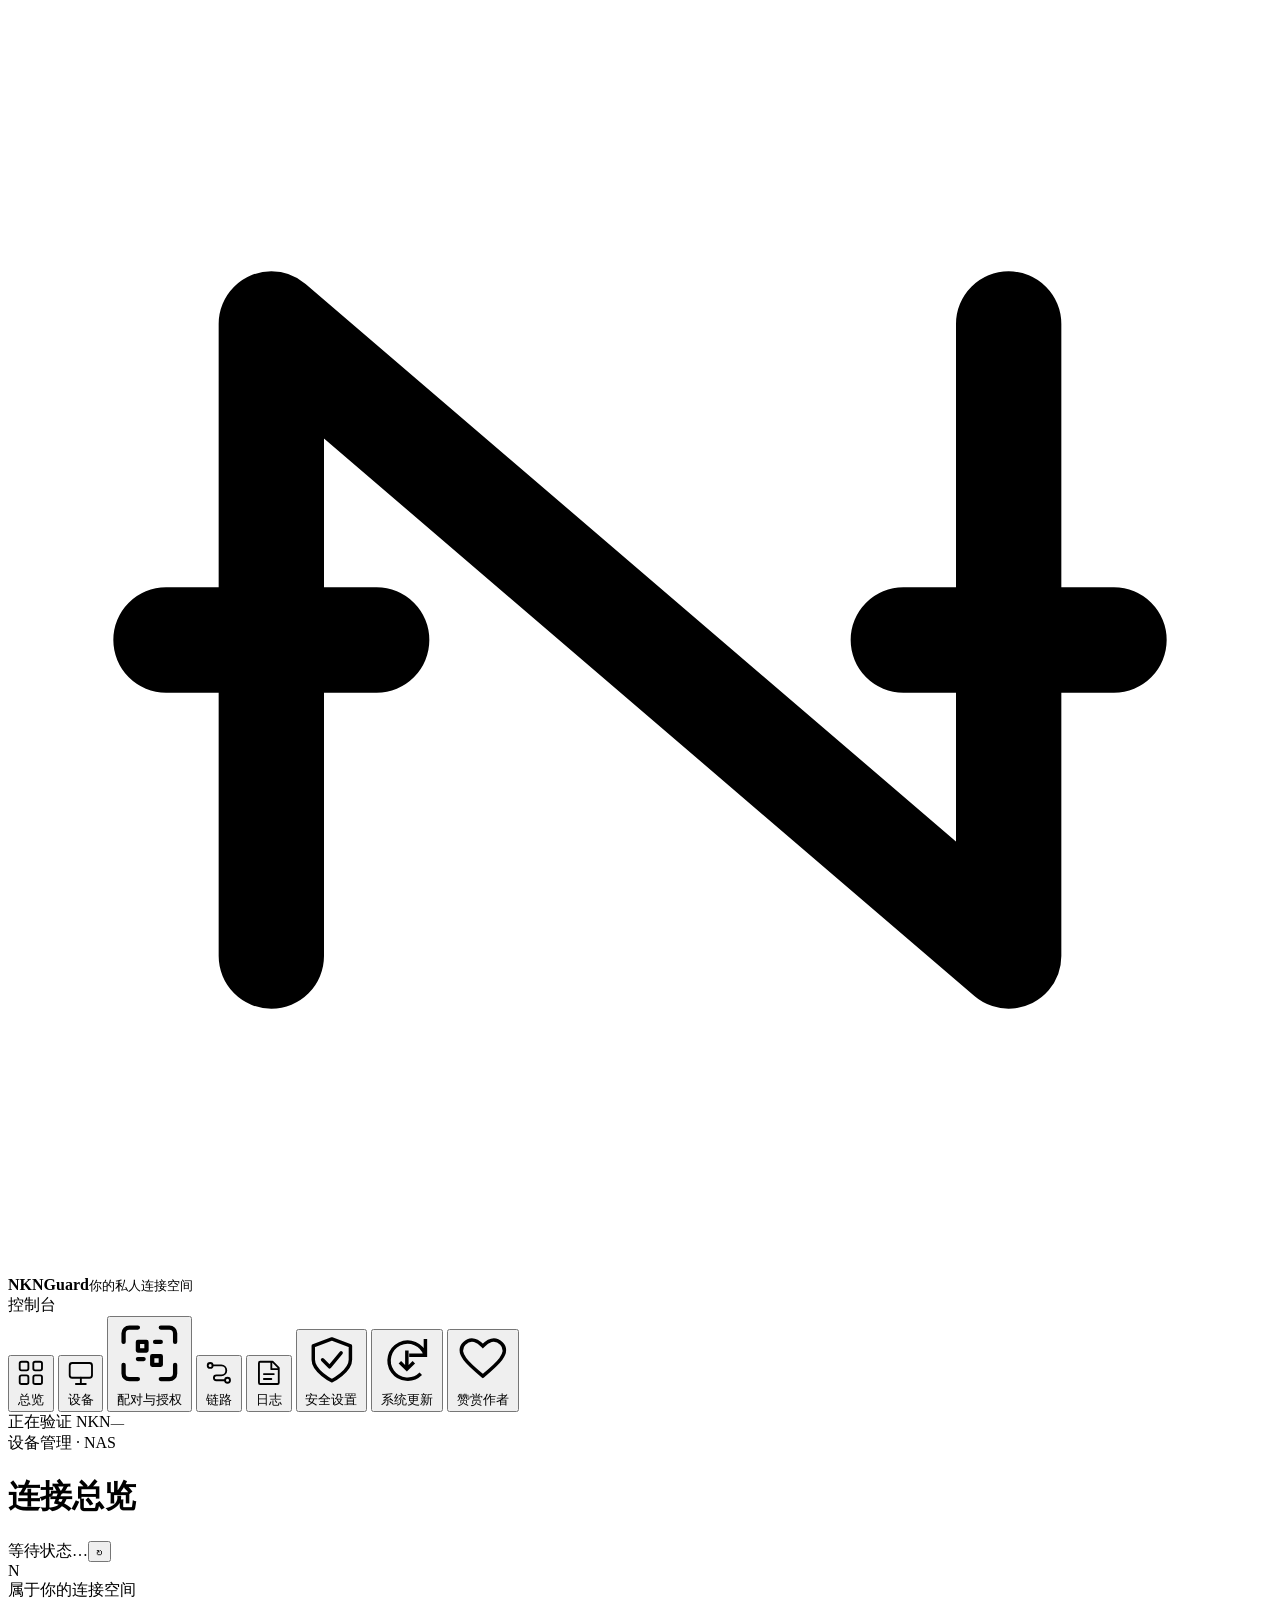
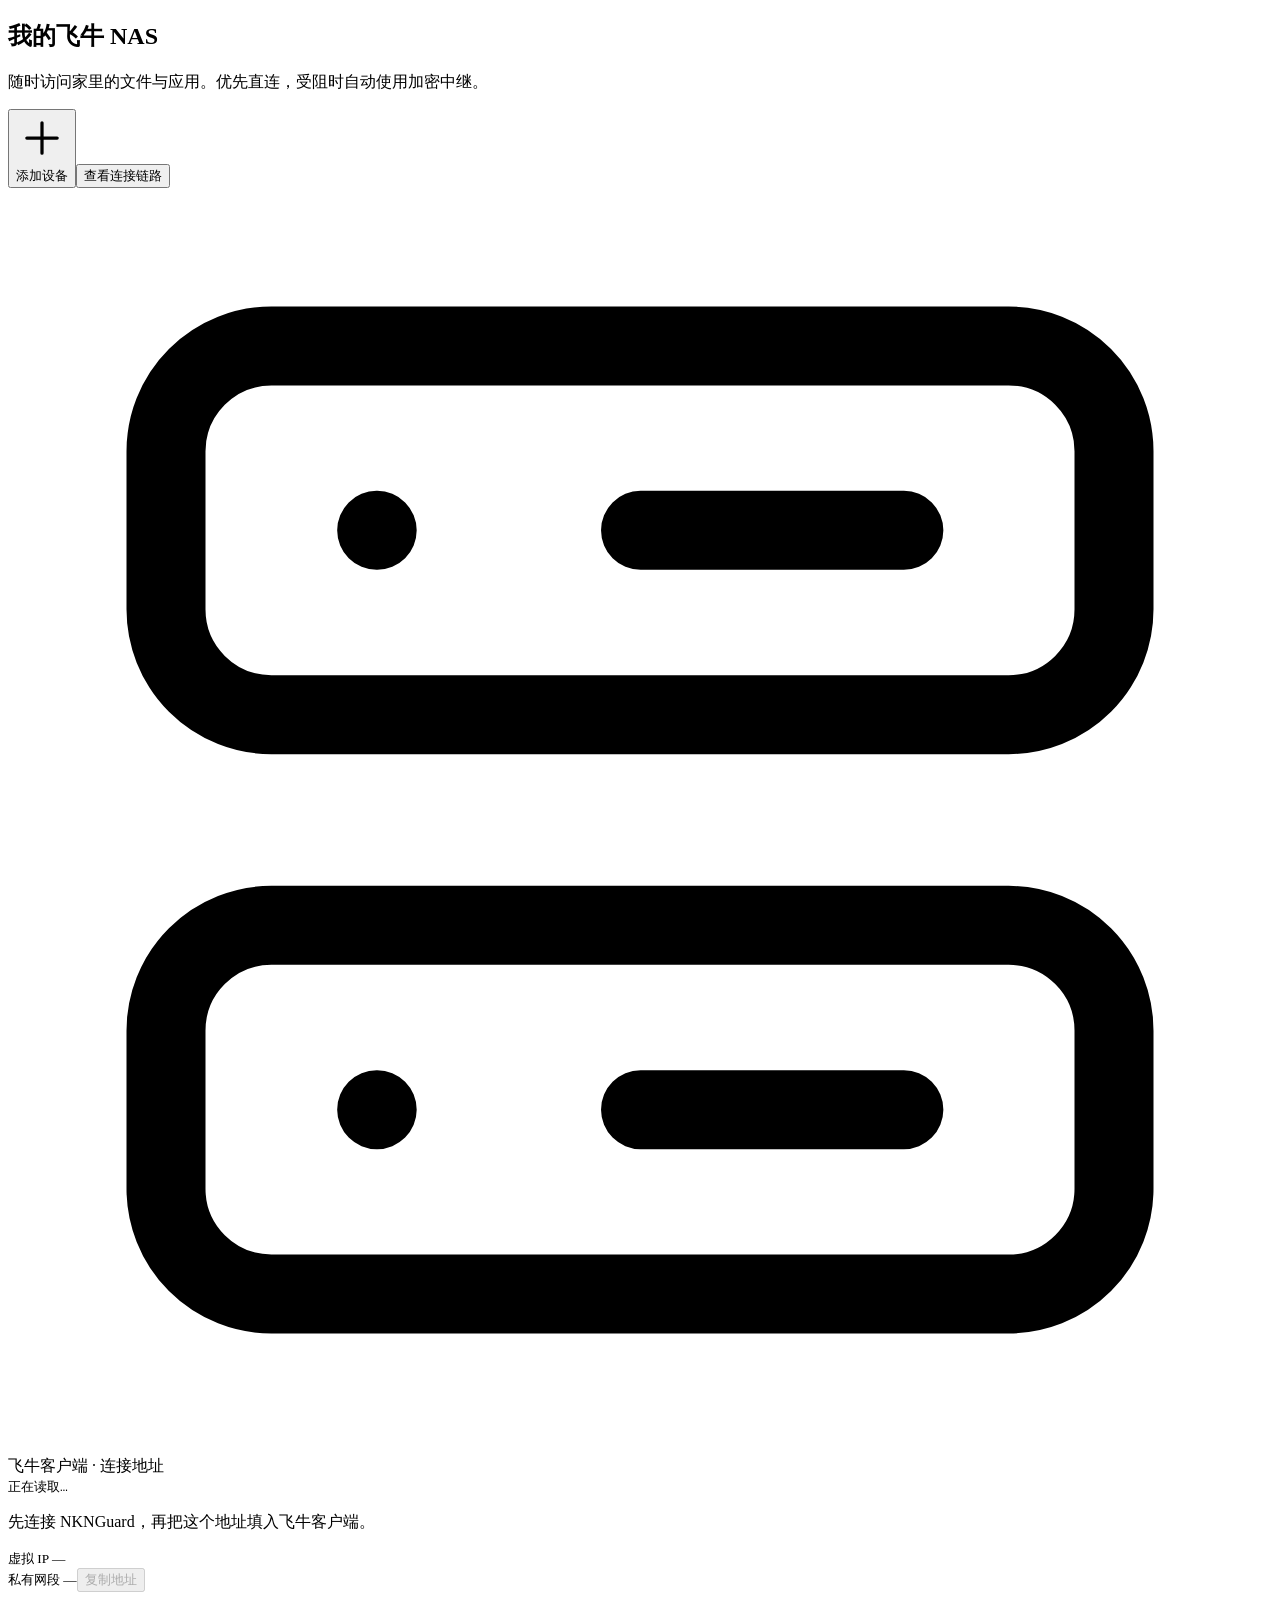
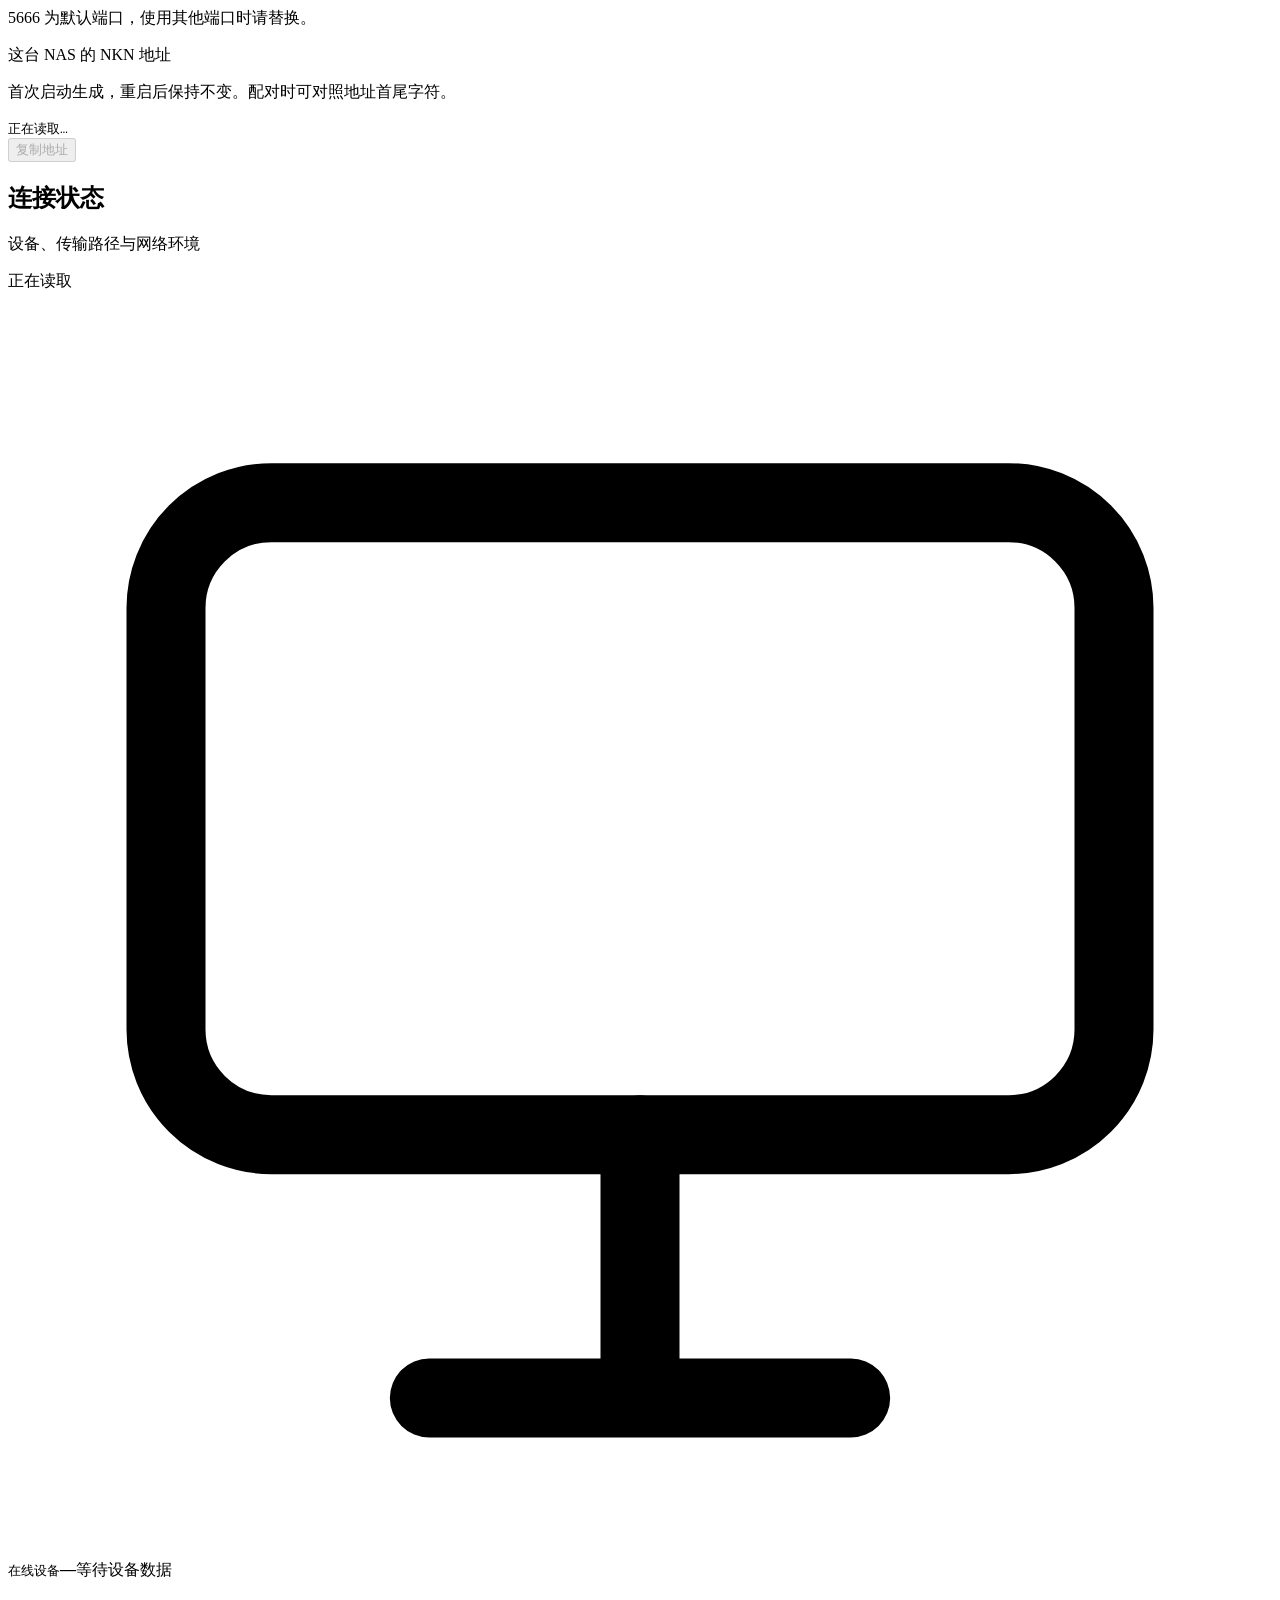
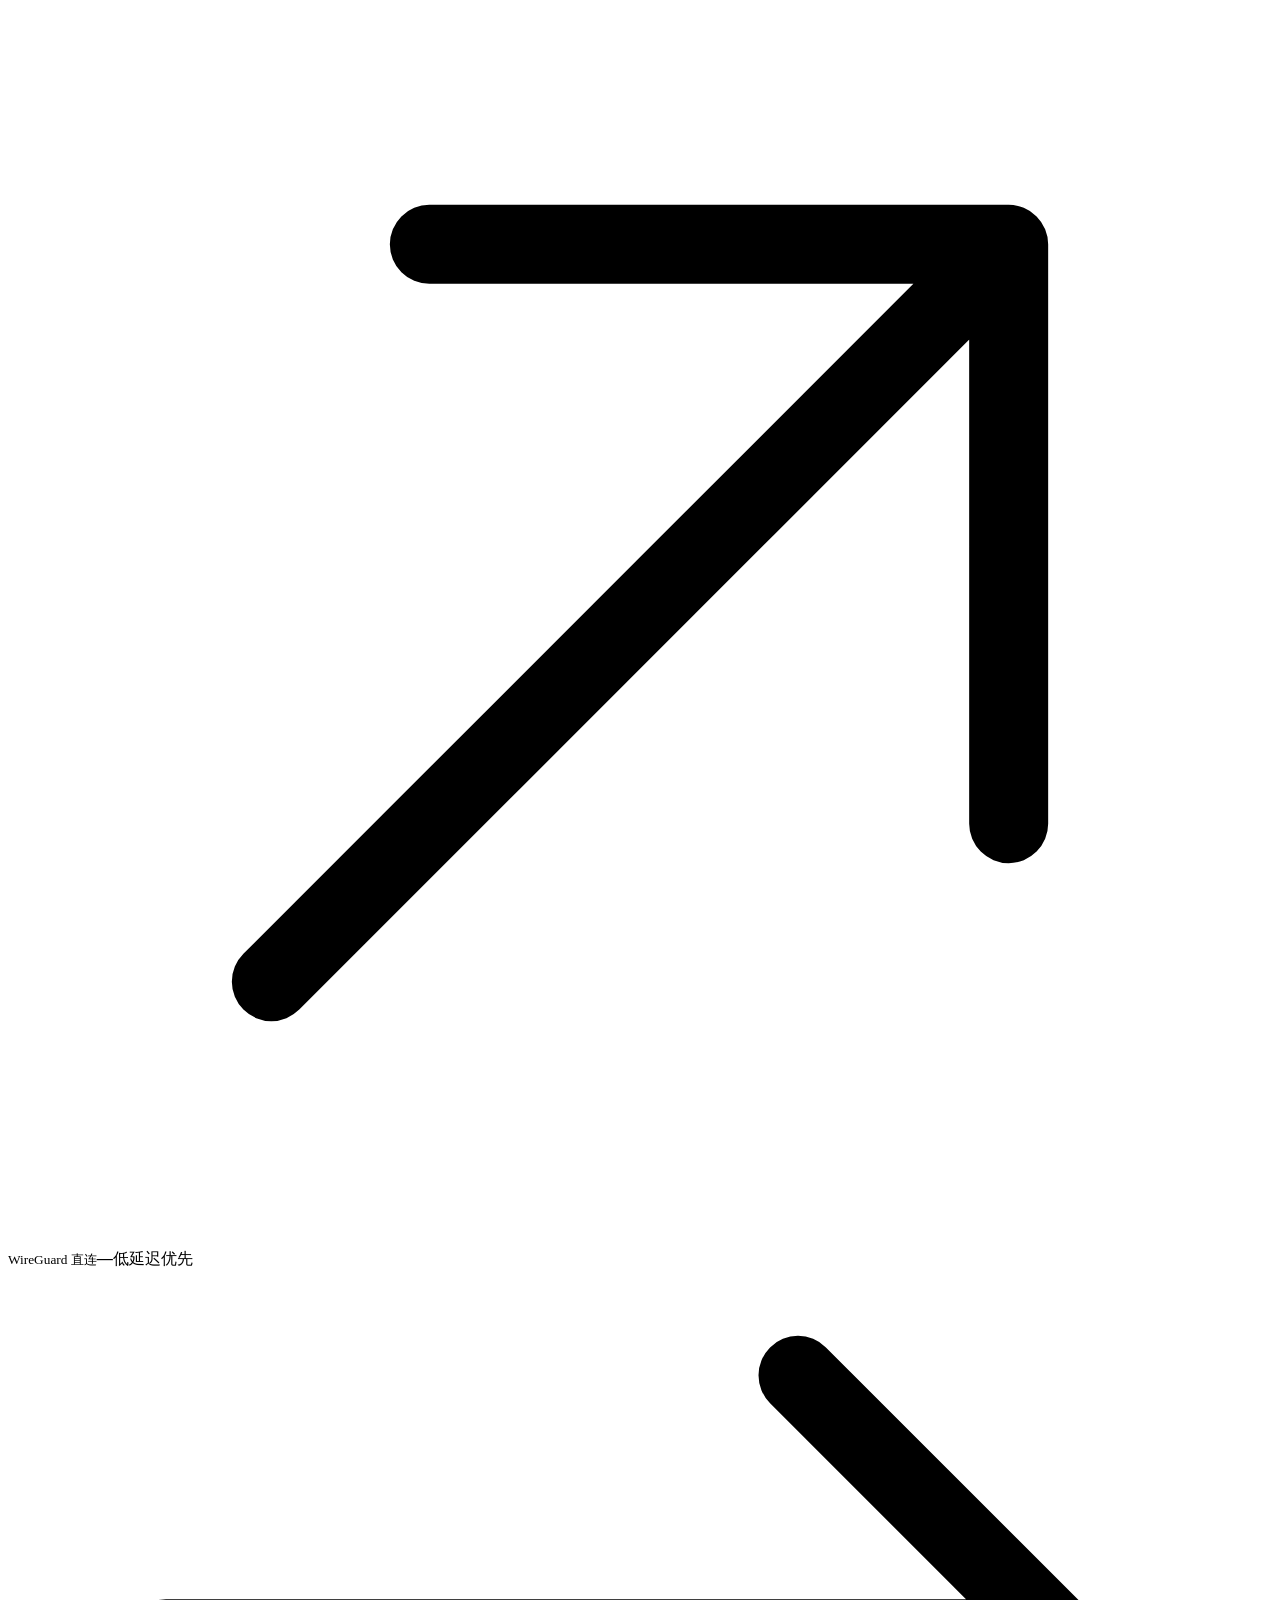
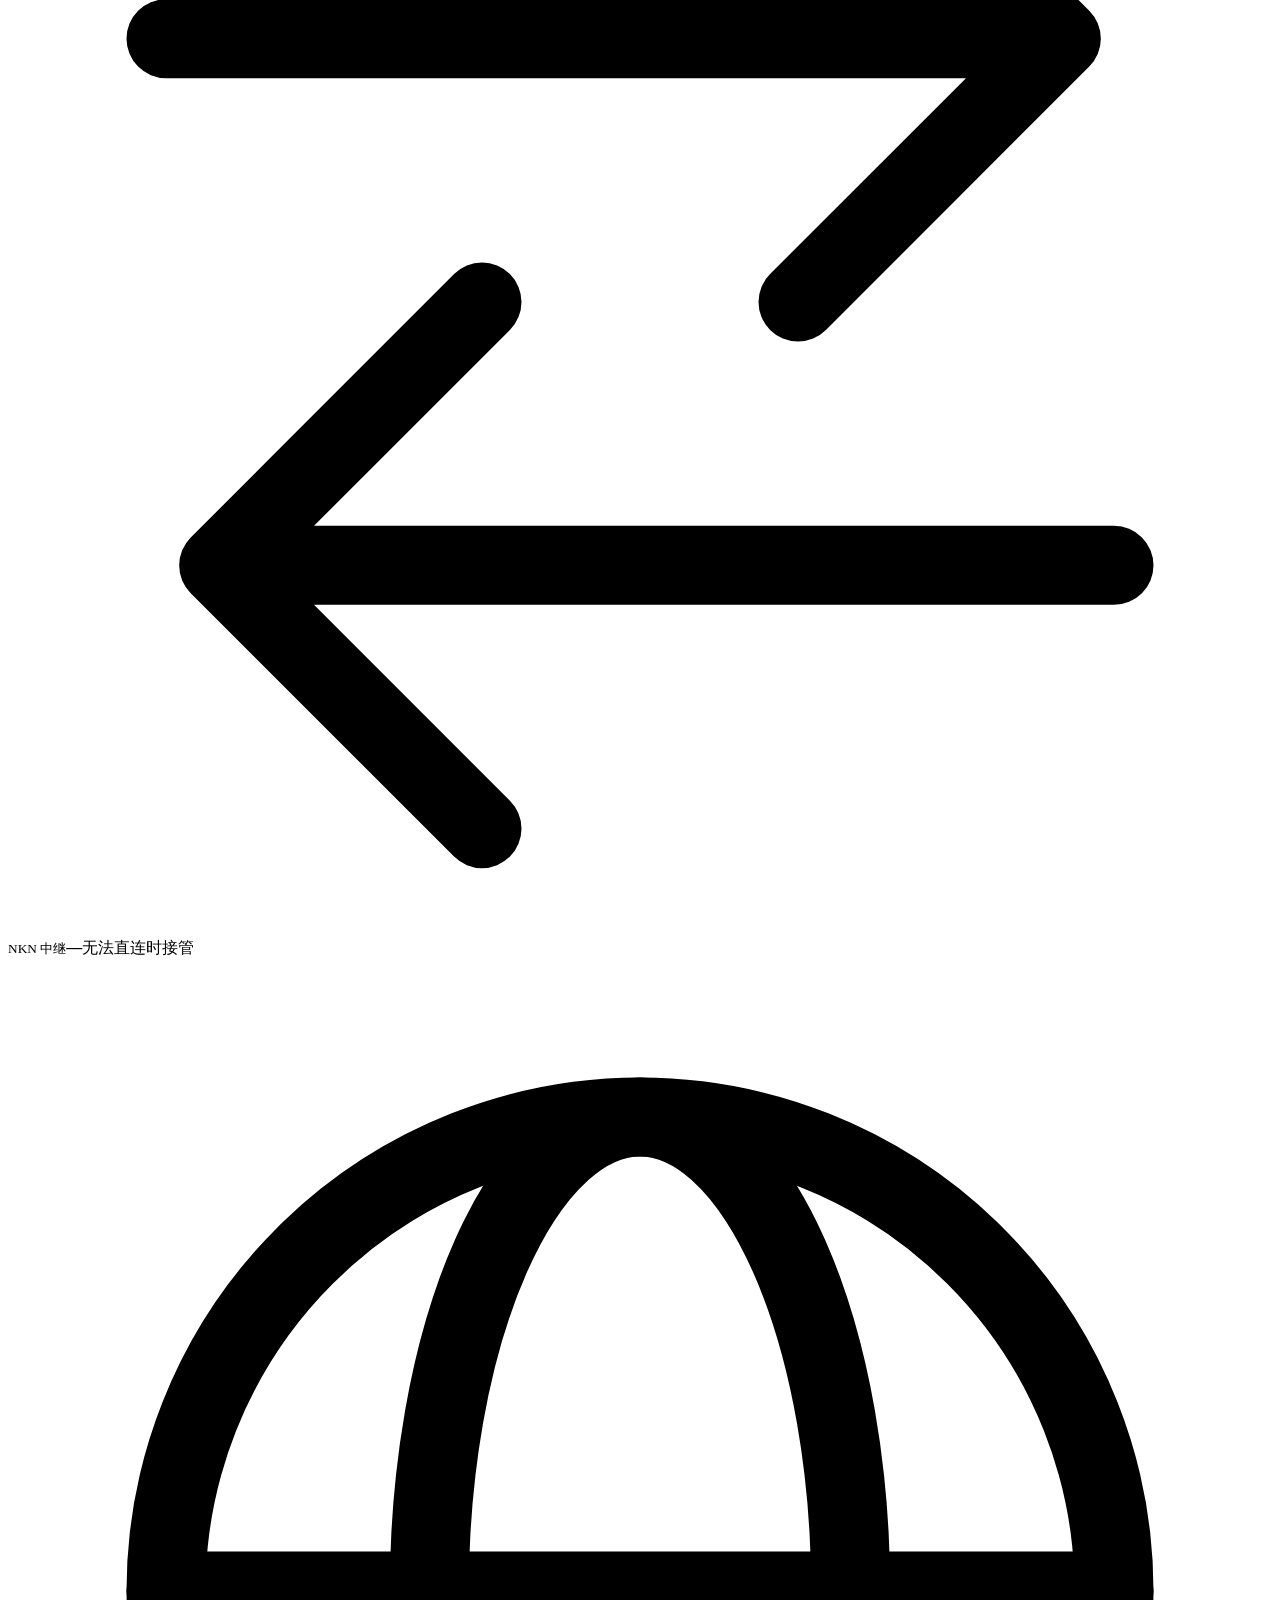
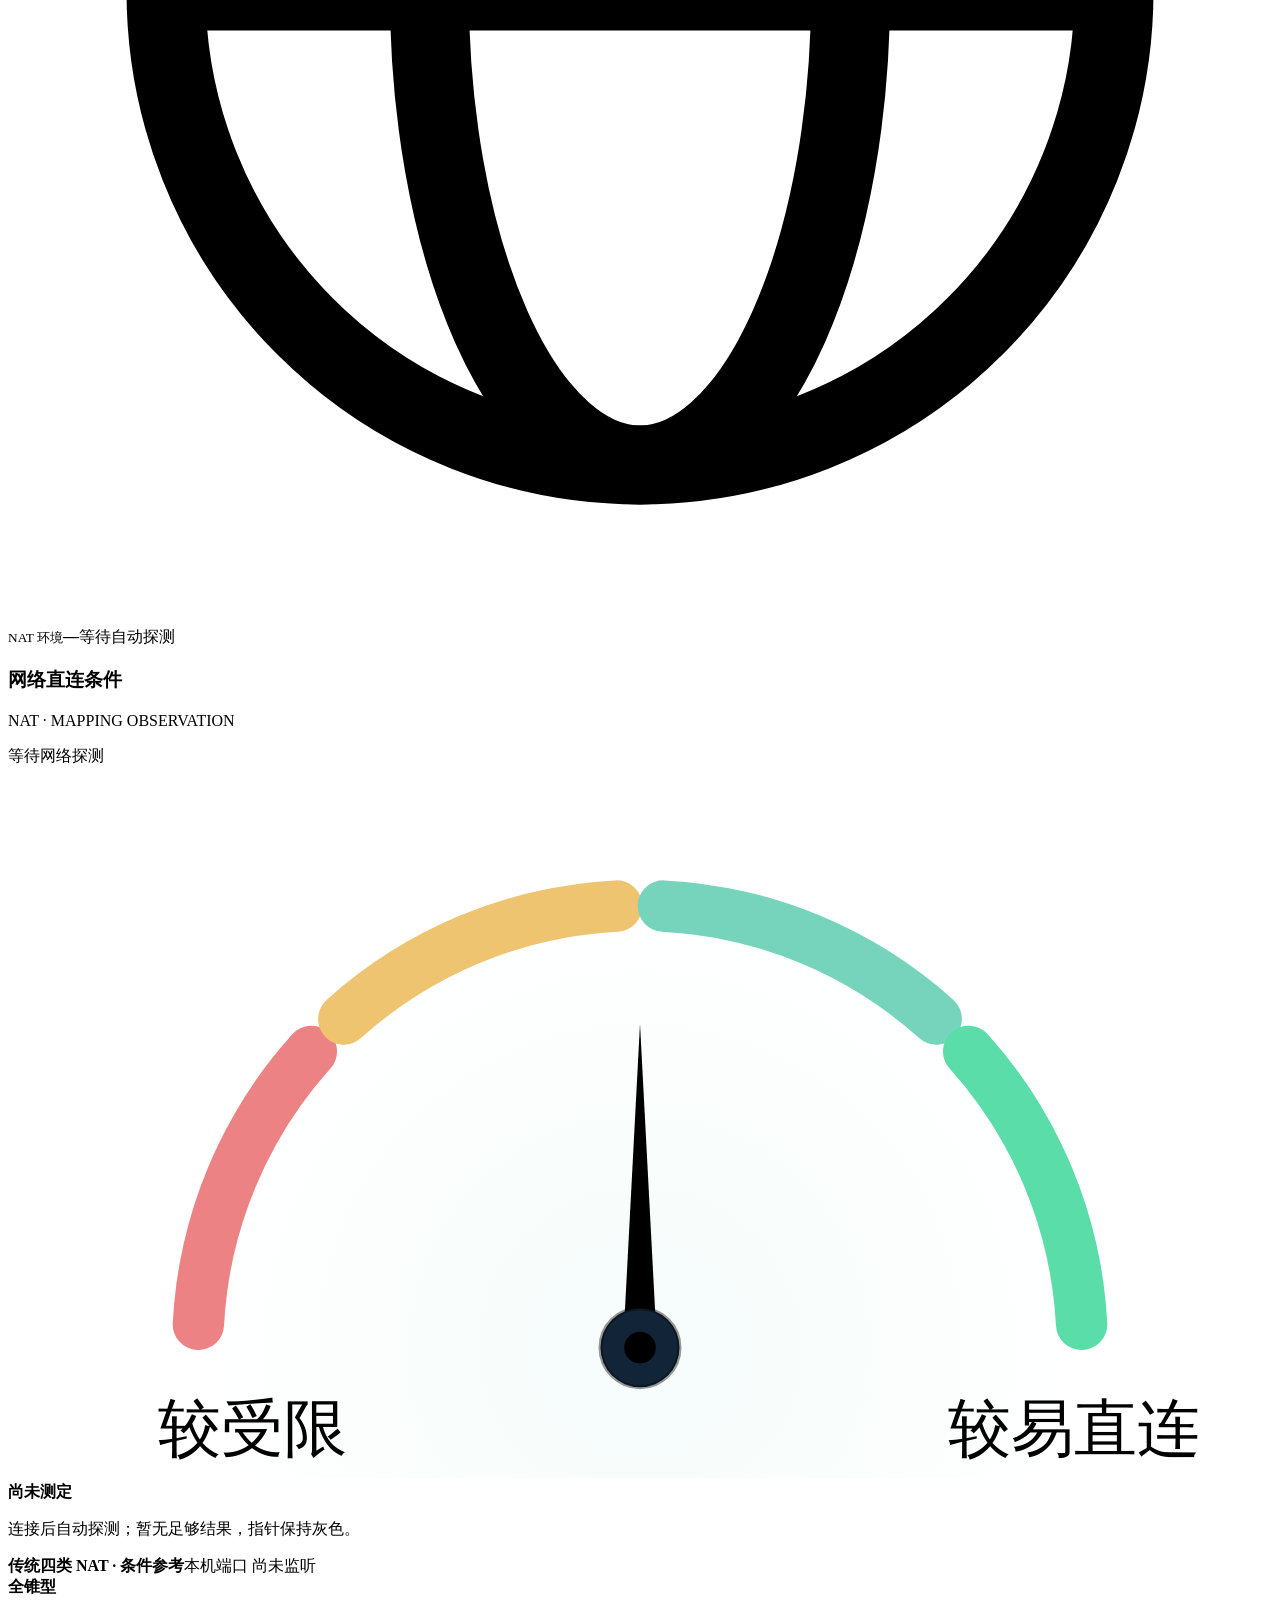
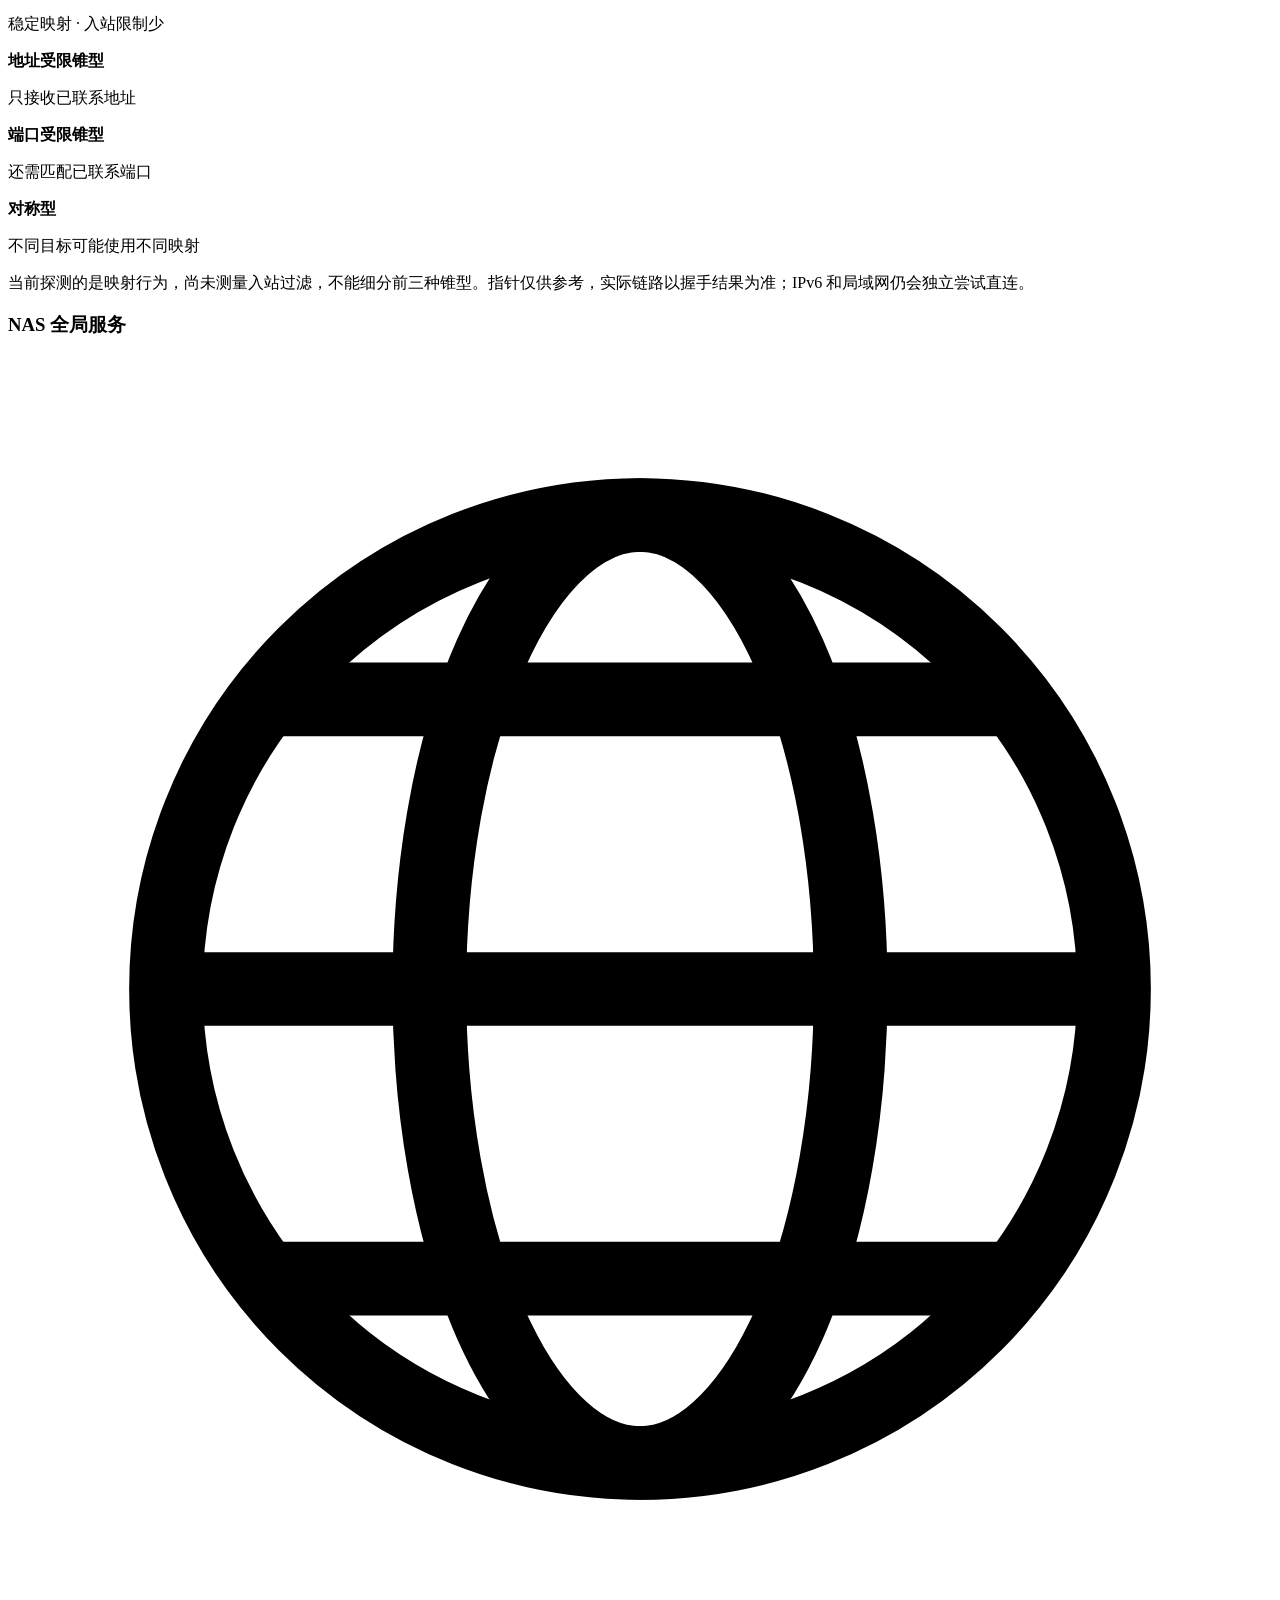
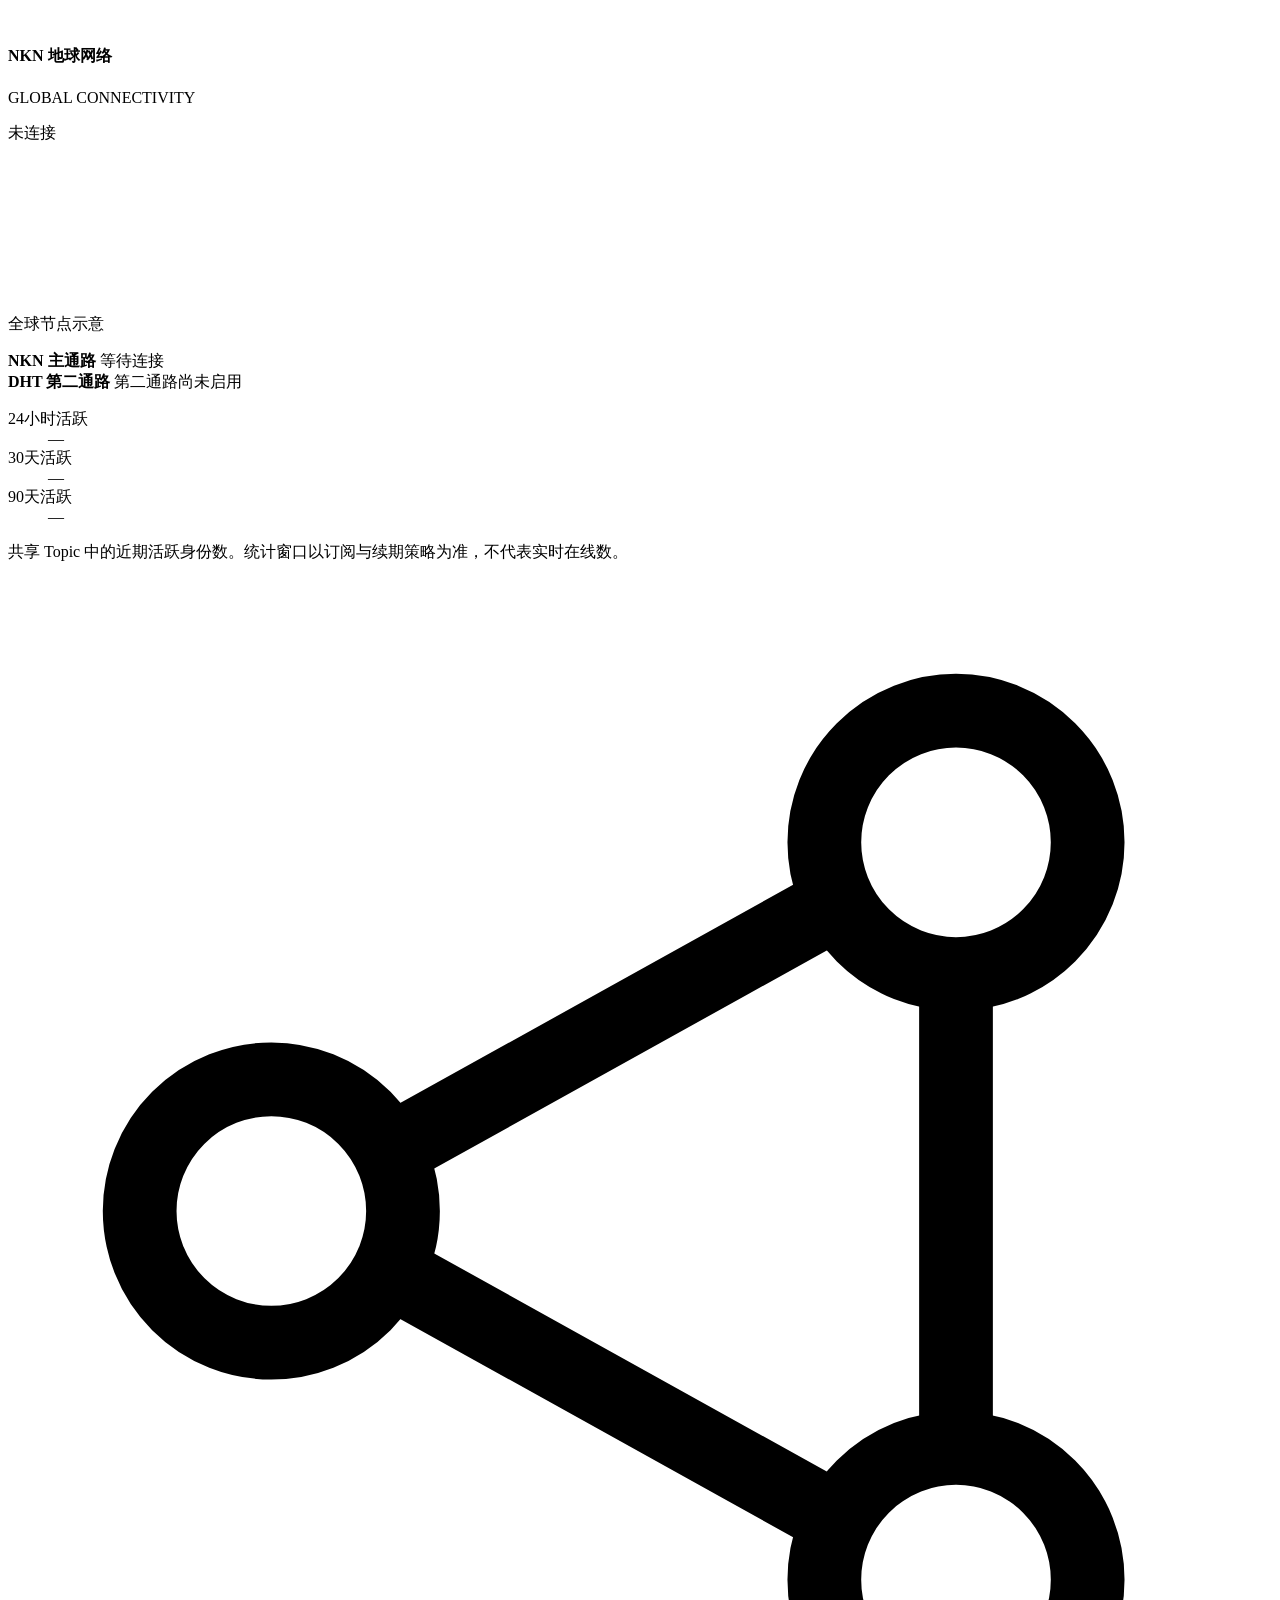
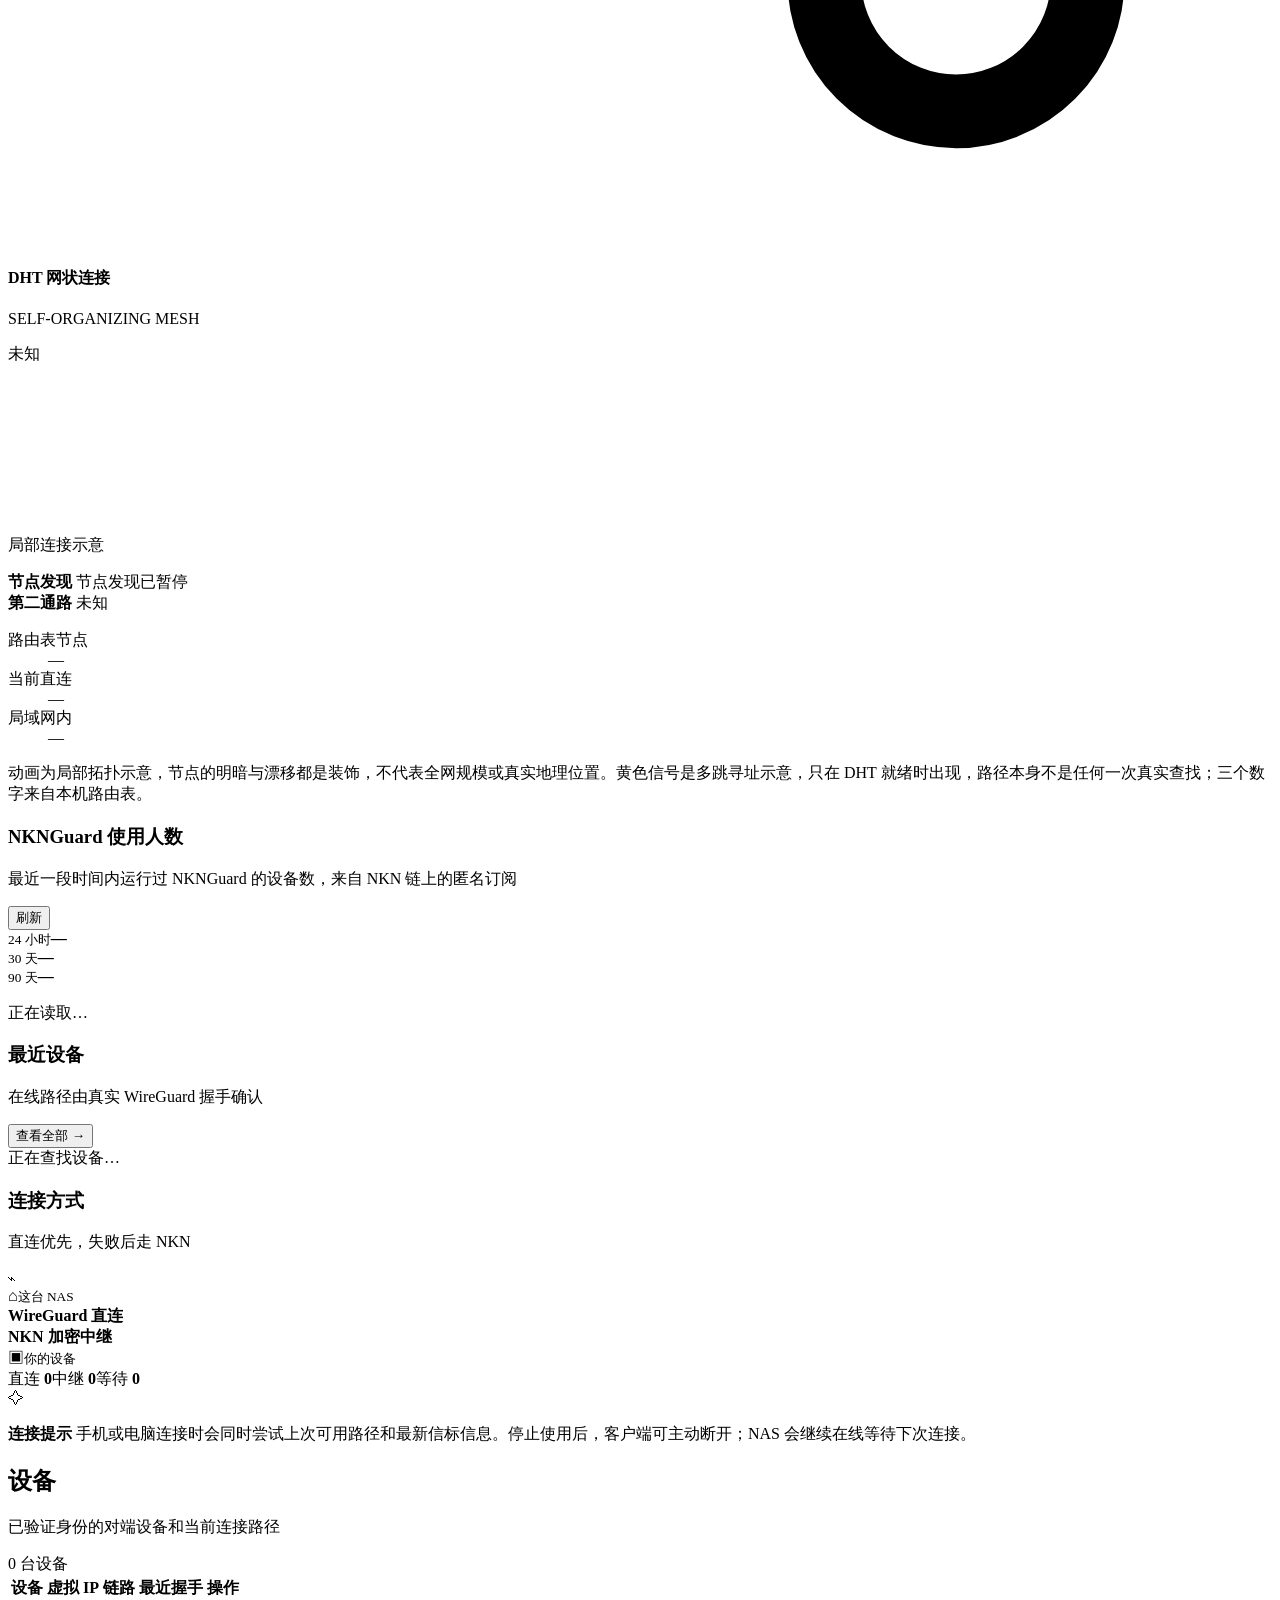
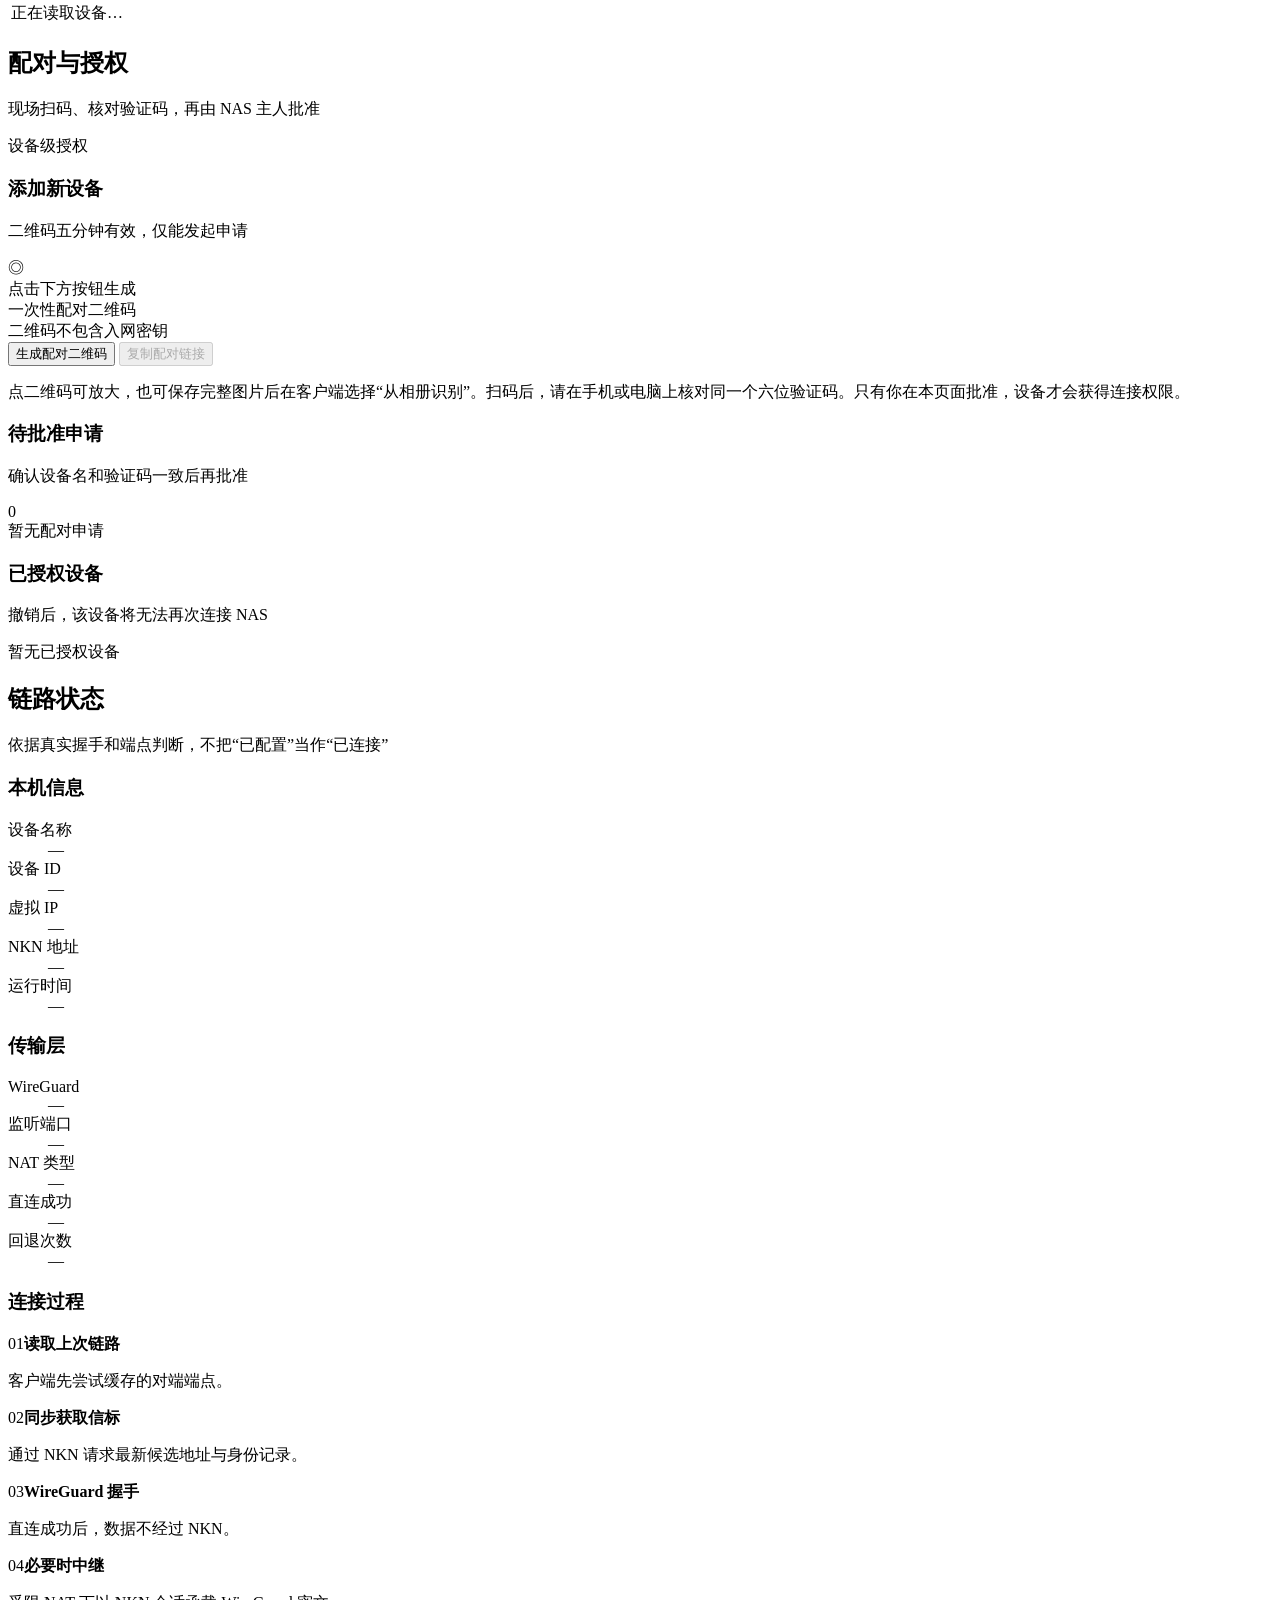
==== internal/app/dashboard/index.html @ 4fde6b27 "feat: signed NAS updates and multi-platform release packages NAS upload updates, Android same-signat" ====
<!doctype html>
<html lang="zh-CN">
<head>
  <meta charset="utf-8">
  <meta name="viewport" content="width=device-width, initial-scale=1">
  <meta name="theme-color" content="#101c32">
  <title>NKNGuard · 飞牛连接面板</title>
  <link rel="stylesheet" href="/style.css">
  <link rel="stylesheet" href="/pairing.css">
  <link rel="stylesheet" href="/identity.css">
  <link rel="stylesheet" href="/security.css">
  <link rel="stylesheet" href="/usage.css">
  <link rel="stylesheet" href="/network-animation.css">
  <link rel="stylesheet" href="/shell.css">
  <link rel="stylesheet" href="/support.css">
  <link rel="stylesheet" href="/nat-gauge.css">
  <script src="/nat-gauge.js" defer></script>
  <script src="/support.js" defer></script>
  <script src="/updates.js" defer></script>
  <script src="/app.js" defer></script>
  <script src="/network-animation.js" type="module"></script>
</head>
<body>
  <svg aria-hidden="true" width="0" height="0" style="position:absolute;overflow:hidden"><defs><symbol id="icon-dashboard" viewBox="0 0 24 24"><rect x="3" y="3" width="7" height="7" rx="1.5"/><rect x="14" y="3" width="7" height="7" rx="1.5"/><rect x="3" y="14" width="7" height="7" rx="1.5"/><rect x="14" y="14" width="7" height="7" rx="1.5"/></symbol><symbol id="icon-devices" viewBox="0 0 24 24"><rect x="3" y="4" width="18" height="12" rx="2"/><path d="M8 21h8m-4-5v5"/></symbol><symbol id="icon-pair" viewBox="0 0 24 24"><path d="M8 3H5a2 2 0 0 0-2 2v3m13-5h3a2 2 0 0 1 2 2v3M8 21H5a2 2 0 0 1-2-2v-3m13 5h3a2 2 0 0 0 2-2v-3"/><path d="M8 8h3v3H8zm5 5h3v3h-3zm-5 1h2m4-6h2"/></symbol><symbol id="icon-paths" viewBox="0 0 24 24"><circle cx="5" cy="6" r="2"/><circle cx="19" cy="18" r="2"/><path d="M7 6h7a4 4 0 0 1 0 8h-4a2 2 0 0 0 0 4h7"/></symbol><symbol id="icon-logs" viewBox="0 0 24 24"><path d="M8 3h7l5 5v12a1 1 0 0 1-1 1H5a1 1 0 0 1-1-1V4a1 1 0 0 1 1-1zM14 3v6h6M8 13h8m-8 4h6"/></symbol><symbol id="icon-shield" viewBox="0 0 24 24"><path d="m12 3 8 3v6c0 5-8 9-8 9s-8-4-8-9V6z"/><path d="m8 12 3 3 5-6"/></symbol><symbol id="icon-direct" viewBox="0 0 24 24"><path d="M5 19 19 5M8 5h11v11"/></symbol><symbol id="icon-relay" viewBox="0 0 24 24"><path d="M3 7h17m-5-5 5 5-5 5M21 17H4m5-5-5 5 5 5"/></symbol><symbol id="icon-network" viewBox="0 0 24 24"><circle cx="12" cy="12" r="9"/><ellipse cx="12" cy="12" rx="4" ry="9"/><path d="M3 12h18"/></symbol><symbol id="icon-server" viewBox="0 0 24 24"><rect x="3" y="3" width="18" height="7" rx="2"/><rect x="3" y="14" width="18" height="7" rx="2"/><path d="M7 6.5h.01M7 17.5h.01m5-11h5m-5 11h5"/></symbol><symbol id="icon-plus" viewBox="0 0 24 24"><path d="M12 5v14M5 12h14"/></symbol></defs></svg>
  <div class="app-shell">
    <aside class="sidebar">
      <div class="brand"><div class="brand-mark"><svg viewBox="0 0 24 24" fill="none" stroke="currentColor" stroke-width="2" stroke-linecap="round" stroke-linejoin="round" aria-hidden="true"><path d="M5 18V6l14 12V6M3 12h4m10 0h4"/></svg></div><div><strong>NKNGuard</strong><small>你的私人连接空间</small></div></div>
      <div class="side-label">控制台</div>
      <nav aria-label="主导航">
        <button class="nav-item active" data-view="overview"><span><svg viewBox="0 0 24 24" fill="none" stroke="currentColor" stroke-width="1.5" stroke-linecap="round" stroke-linejoin="round" aria-hidden="true"><use href="#icon-dashboard"/></svg></span> 总览</button>
        <button class="nav-item" data-view="devices"><span><svg viewBox="0 0 24 24" fill="none" stroke="currentColor" stroke-width="1.5" stroke-linecap="round" stroke-linejoin="round" aria-hidden="true"><use href="#icon-devices"/></svg></span> 设备</button>
        <button class="nav-item" data-view="pairing"><span><svg viewBox="0 0 24 24" fill="none" stroke="currentColor" stroke-width="1.5" stroke-linecap="round" stroke-linejoin="round" aria-hidden="true"><use href="#icon-pair"/></svg></span> 配对与授权</button>
        <button class="nav-item" data-view="paths"><span><svg viewBox="0 0 24 24" fill="none" stroke="currentColor" stroke-width="1.5" stroke-linecap="round" stroke-linejoin="round" aria-hidden="true"><use href="#icon-paths"/></svg></span> 链路</button>
        <button class="nav-item" data-view="logs"><span><svg viewBox="0 0 24 24" fill="none" stroke="currentColor" stroke-width="1.5" stroke-linecap="round" stroke-linejoin="round" aria-hidden="true"><use href="#icon-logs"/></svg></span> 日志</button>
        <button class="nav-item" data-view="security"><span><svg viewBox="0 0 24 24" fill="none" stroke="currentColor" stroke-width="1.5" stroke-linecap="round" stroke-linejoin="round" aria-hidden="true"><use href="#icon-shield"/></svg></span> 安全设置</button>
        <button class="nav-item" data-view="updates"><span><svg viewBox="0 0 24 24" fill="none" stroke="currentColor" stroke-width="1.5" aria-hidden="true"><path d="M20 10a8 8 0 1 0-2 8M20 3v7h-7M12 8v8m-3-3 3 3 3-3"/></svg></span> 系统更新</button>
        <button class="nav-item" data-view="support"><span><svg viewBox="0 0 24 24" fill="none" stroke="currentColor" stroke-width="1.5" aria-hidden="true"><path d="M20 5c-3-3-6-1-8 1C10 4 7 2 4 5c-4 4 2 9 8 14 6-5 12-10 8-14Z"/></svg></span> 赞赏作者</button>
      </nav>
      <div class="side-bottom"><span class="live-dot"></span><span id="nkn-sidebar-state">正在验证 NKN</span><small id="side-version">—</small></div>
    </aside>
    <main class="main">
      <header class="topbar"><div><span class="eyebrow">设备管理 · NAS</span><h1 id="page-title">连接总览</h1></div><div class="top-actions"><span class="update-label" id="updated">等待状态…</span><button id="refresh" class="icon-button" title="刷新状态" aria-label="刷新状态">↻</button><div class="avatar">N</div></div></header>

      <section id="overview" class="view active">
        <div class="hero">
          <div class="hero-copy">
            <span class="hero-kicker">属于你的连接空间</span>
            <h2 id="hero-device-name">我的飞牛 NAS</h2>
            <p>随时访问家里的文件与应用。优先直连，受阻时自动使用加密中继。</p>
            <div class="hero-actions"><button class="primary-button" data-go="pairing"><svg viewBox="0 0 24 24" fill="none" stroke="currentColor" stroke-width="1.5" stroke-linecap="round" stroke-linejoin="round" aria-hidden="true"><use href="#icon-plus"/></svg>添加设备</button><button class="secondary-button" data-go="paths">查看连接链路</button></div>
          </div>
          <div class="nas-access" aria-label="飞牛连接地址">
            <div class="access-top"><svg viewBox="0 0 24 24" fill="none" stroke="currentColor" stroke-width="1.5" stroke-linecap="round" stroke-linejoin="round" aria-hidden="true"><use href="#icon-server"/></svg><span>飞牛客户端 · 连接地址</span></div>
            <code id="overview-fnos-address">正在读取…</code>
            <p>先连接 NKNGuard，再把这个地址填入飞牛客户端。</p>
            <div class="access-bottom"><small>虚拟 IP <span id="overview-nas-ip">—</span><br>私有网段 <span id="overview-cidr">—</span></small><button class="secondary-button" id="copy-fnos-address" disabled>复制地址</button></div>
            <p>5666 为默认端口，使用其他端口时请替换。</p>
          </div>
        </div>
        <section class="nas-identity" aria-label="NAS NKN 地址"><div><span class="identity-kicker">这台 NAS 的 NKN 地址</span><p>首次启动生成，重启后保持不变。配对时可对照地址首尾字符。</p><code id="overview-nkn-address">正在读取…</code></div><button class="secondary-button" id="copy-nkn-address" disabled>复制地址</button></section>
        <div class="section-head"><div><h2>连接状态</h2><p>设备、传输路径与网络环境</p></div><span id="overall-pill" class="pill neutral"><i></i>正在读取</span></div>
        <div class="stat-grid"><article class="stat-card"><span class="stat-icon blue"><svg viewBox="0 0 24 24" fill="none" stroke="currentColor" stroke-width="1.5" stroke-linecap="round" stroke-linejoin="round" aria-hidden="true"><use href="#icon-devices"/></svg></span><small>在线设备</small><strong id="online-count">—</strong><span class="stat-note" id="total-count">等待设备数据</span></article><article class="stat-card"><span class="stat-icon mint"><svg viewBox="0 0 24 24" fill="none" stroke="currentColor" stroke-width="1.5" stroke-linecap="round" stroke-linejoin="round" aria-hidden="true"><use href="#icon-direct"/></svg></span><small>WireGuard 直连</small><strong id="direct-count">—</strong><span class="stat-note">低延迟优先</span></article><article class="stat-card"><span class="stat-icon purple"><svg viewBox="0 0 24 24" fill="none" stroke="currentColor" stroke-width="1.5" stroke-linecap="round" stroke-linejoin="round" aria-hidden="true"><use href="#icon-relay"/></svg></span><small>NKN 中继</small><strong id="relay-count">—</strong><span class="stat-note">无法直连时接管</span></article><article class="stat-card"><span class="stat-icon amber"><svg viewBox="0 0 24 24" fill="none" stroke="currentColor" stroke-width="1.5" stroke-linecap="round" stroke-linejoin="round" aria-hidden="true"><use href="#icon-network"/></svg></span><small>NAT 环境</small><strong class="text-stat" id="nat-state">—</strong><span class="stat-note" id="nat-note">等待自动探测</span></article></div>
        <section class="nat-panel" id="nat-panel" data-mapping="unknown" aria-labelledby="nat-gauge-title">
          <div><div class="nat-panel__head"><div><h3 id="nat-gauge-title">网络直连条件</h3><p class="nat-panel__eyebrow">NAT · MAPPING OBSERVATION</p></div><span class="nat-chip"><i></i><span id="nat-chip-text">等待网络探测</span></span></div>
          <div class="nat-dial"><svg viewBox="0 0 320 180" role="img" aria-label="NAT 映射条件尚未测定">
            <defs><radialGradient id="nat-halo"><stop stop-color="#7ddcc5" stop-opacity=".08"/><stop offset="1" stop-color="#7ddcc5" stop-opacity="0"/></radialGradient><linearGradient id="nat-needle-shade" x1="0" y1="0" x2="0" y2="1"><stop stop-color="currentColor"/><stop offset="1" stop-color="currentColor" stop-opacity=".25"/></linearGradient></defs>
            <circle cx="160" cy="147" r="110" fill="url(#nat-halo)"/>
            <path d="M48 147 A112 112 0 0 1 272 147" fill="none" stroke="#ffffff06" stroke-width="25"/>
            <g fill="none" stroke-width="13" stroke-linecap="round"><path d="M48.2 141.1 A112 112 0 0 1 76.8 72" stroke="#ed8285"/><path d="M85 63.8 A112 112 0 0 1 154.1 35.2" stroke="#efc470"/><path d="M165.9 35.2 A112 112 0 0 1 235 63.8" stroke="#77d4bc"/><path d="M243.2 72 A112 112 0 0 1 271.8 141.1" stroke="#5bddaa"/></g>
            <line class="nat-tick" x1="36.00" y1="147.00" x2="27.00" y2="147.00"/><line class="nat-tick" x1="32.10" y1="130.16" x2="28.14" y2="129.64"/><line class="nat-tick" x1="35.40" y1="113.61" x2="31.53" y2="112.58"/><line class="nat-tick" x1="45.44" y1="99.55" x2="37.12" y2="96.10"/><line class="nat-tick" x1="48.28" y1="82.50" x2="44.82" y2="80.50"/><line class="nat-tick" x1="57.66" y1="68.47" x2="54.48" y2="66.03"/><line class="nat-tick" x1="72.32" y1="59.32" x2="65.95" y2="52.95"/><line class="nat-tick" x1="81.47" y1="44.66" x2="79.03" y2="41.48"/><line class="nat-tick" x1="95.50" y1="35.28" x2="93.50" y2="31.82"/><line class="nat-tick" x1="112.55" y1="32.44" x2="109.10" y2="24.12"/><line class="nat-tick" x1="126.61" y1="22.40" x2="125.58" y2="18.53"/><line class="nat-tick" x1="143.16" y1="19.10" x2="142.64" y2="15.14"/><line class="nat-tick" x1="160.00" y1="23.00" x2="160.00" y2="14.00"/><line class="nat-tick" x1="176.84" y1="19.10" x2="177.36" y2="15.14"/><line class="nat-tick" x1="193.39" y1="22.40" x2="194.42" y2="18.53"/><line class="nat-tick" x1="207.45" y1="32.44" x2="210.90" y2="24.12"/><line class="nat-tick" x1="224.50" y1="35.28" x2="226.50" y2="31.82"/><line class="nat-tick" x1="238.53" y1="44.66" x2="240.97" y2="41.48"/><line class="nat-tick" x1="247.68" y1="59.32" x2="254.05" y2="52.95"/><line class="nat-tick" x1="262.34" y1="68.47" x2="265.52" y2="66.03"/><line class="nat-tick" x1="271.72" y1="82.50" x2="275.18" y2="80.50"/><line class="nat-tick" x1="274.56" y1="99.55" x2="282.88" y2="96.10"/><line class="nat-tick" x1="284.60" y1="113.61" x2="288.47" y2="112.58"/><line class="nat-tick" x1="287.90" y1="130.16" x2="291.86" y2="129.64"/><line class="nat-tick" x1="284.00" y1="147.00" x2="293.00" y2="147.00"/>
            <path d="M70 147 A90 90 0 0 1 250 147" fill="none" stroke="#ffffff08"/>
            <g class="nat-needle"><path d="M160 65 L156 141 L160 153 L164 141 Z" fill="currentColor"/><circle cx="160" cy="147" r="10" fill="#122437" stroke="currentColor" stroke-opacity=".4"/><circle cx="160" cy="147" r="4" fill="currentColor"/></g>
            <text x="38" y="173" class="nat-dial__label">较受限</text><text x="238" y="173" class="nat-dial__label">较易直连</text>
          </svg></div><div class="nat-result" aria-live="polite"><strong id="nat-gauge-label">尚未测定</strong><p id="nat-gauge-hint">连接后自动探测；暂无足够结果，指针保持灰色。</p></div></div>
          <div class="nat-guide"><div class="nat-guide__top"><b>传统四类 NAT · 条件参考</b><span>本机端口 <span class="nat-port" id="nat-gauge-port">尚未监听</span></span></div>
            <div class="nat-types"><div class="nat-type" style="--type-color:#5bddaa"><b><i></i>全锥型</b><p>稳定映射 · 入站限制少</p></div><div class="nat-type" style="--type-color:#77d4bc"><b><i></i>地址受限锥型</b><p>只接收已联系地址</p></div><div class="nat-type" style="--type-color:#efc470"><b><i></i>端口受限锥型</b><p>还需匹配已联系端口</p></div><div class="nat-type" style="--type-color:#ed8285"><b><i></i>对称型</b><p>不同目标可能使用不同映射</p></div></div>
            <p class="nat-footnote">当前探测的是映射行为，尚未测量入站过滤，不能细分前三种锥型。指针仅供参考，实际链路以握手结果为准；IPv6 和局域网仍会独立尝试直连。</p>
          </div>
        </section>
        <section class="network-animations" id="network-animations" aria-labelledby="network-services-title">
  <h3 id="network-services-title">NAS 全局服务</h3>
  <div class="network-card-grid">
<article class="net-card globe-card" data-state="offline">
    <header class="net-card__head">
      <div>
        <div class="net-card__title">
          <svg
            class="net-card__icon"
            viewBox="0 0 24 24"
            fill="none"
            stroke="currentColor"
            stroke-width="1.4"
            aria-hidden="true"
          >
            <circle cx="12" cy="12" r="9" />
            <ellipse cx="12" cy="12" rx="4" ry="9" />
            <path d="M3 12h18M5 6.5h14M5 17.5h14" />
          </svg>
          <h4>NKN 地球网络</h4>
        </div>
        <p class="net-card__eyebrow">GLOBAL CONNECTIVITY</p>
      </div>
      <span class="net-card__badge"><span id="nkn-animation-state">未连接</span></span>
    </header>

    <div class="net-stage">
      <canvas id="nkn-globe" aria-label="缓慢旋转的蓝色点阵地球，表示 NKN 全球连接" role="img"></canvas>
      <!-- The caption follows the channel. The reference build had it fixed at
           "worldwide · always on", which is a claim, and it sat on the card
           unchanged while NKN was disconnected. -->
      <p class="net-note">
        <span id="nkn-visual-note">全球节点示意</span>
      </p>
    </div>

    <div class="net-card__body">
      <div class="net-row" >
        <strong><i class="net-row__dot" aria-hidden="true"></i>NKN 主通路</strong>
        <span><span id="nkn-path-state">等待连接</span></span>
      </div>
      <div class="net-row" >
        <strong>
          <i class="net-row__dot is-green" aria-hidden="true"></i>DHT 第二通路
        </strong>
        <span><span id="nkn-dht-state">第二通路尚未启用</span></span>
      </div>

      <dl class="net-stats">
        <div class="net-stat">
          <dt>24小时活跃</dt>
          <dd><span id="nkn-active-day">—</span></dd>
        </div>
        <div class="net-stat">
          <dt>30天活跃</dt>
          <dd><span id="nkn-active-month">—</span></dd>
        </div>
        <div class="net-stat">
          <dt>90天活跃</dt>
          <dd><span id="nkn-active-quarter">—</span></dd>
        </div>
      </dl>

      <p class="net-card__note">共享 Topic 中的近期活跃身份数。统计窗口以订阅与续期策略为准，不代表实时在线数。</p>
    </div>
  </article>
<article class="net-card mesh-card" data-state="offline">
    <header class="net-card__head">
      <div>
        <div class="net-card__title">
          <svg
            class="net-card__icon"
            viewBox="0 0 24 24"
            fill="none"
            stroke="currentColor"
            stroke-width="1.4"
            aria-hidden="true"
          >
            <circle cx="5" cy="12" r="2.5" />
            <circle cx="18" cy="5" r="2.5" />
            <circle cx="18" cy="19" r="2.5" />
            <path d="m7 11 9-5M7 13l9 5M18 8v8" />
          </svg>
          <h4>DHT 网状连接</h4>
        </div>
        <p class="net-card__eyebrow">SELF-ORGANIZING MESH</p>
      </div>
      <span class="net-card__badge"><span id="dht-animation-state">未知</span></span>
    </header>

    <div class="net-stage">
      <canvas id="dht-mesh" aria-label="铺满区域的 DHT 鱼网，节点缓慢漂移，黄色信号沿连线传递" role="img"></canvas>
      <p class="net-note">局部连接示意</p>
      <p id="dht-signal-note" hidden class="net-note net-note--right net-note--signal">
        路由信号
      </p>
    </div>

    <div class="net-card__body">
      <div class="net-row" >
        <strong>
          <i class="net-row__dot" aria-hidden="true"></i>节点发现
        </strong>
        <span><span id="dht-discovery-state">节点发现已暂停</span></span>
      </div>
      <div class="net-row" >
        <strong>
          <i class="net-row__dot is-green" aria-hidden="true"></i>第二通路
        </strong>
        <span><span id="dht-second-state">未知</span></span>
      </div>

      <dl class="net-stats">
        <div class="net-stat">
          <dt>路由表节点</dt>
          <dd><span id="dht-route-count">—</span></dd>
        </div>
        <div class="net-stat">
          <dt>当前直连</dt>
          <dd><span id="dht-peer-count">—</span></dd>
        </div>
        <div class="net-stat">
          <dt>局域网内</dt>
          <dd><span id="dht-lan-count">—</span></dd>
        </div>
      </dl>

      <p class="net-card__note">动画为局部拓扑示意，节点的明暗与漂移都是装饰，不代表全网规模或真实地理位置。黄色信号是多跳寻址示意，只在 DHT 就绪时出现，路径本身不是任何一次真实查找；三个数字来自本机路由表。</p>
    </div>
  </article>
  </div>
</section>
        <section class="panel usage-panel" aria-label="NKNGuard 使用人数"><div class="panel-head"><div><h3>NKNGuard 使用人数</h3><p>最近一段时间内运行过 NKNGuard 的设备数，来自 NKN 链上的匿名订阅</p></div><button class="secondary-button" id="refresh-usage">刷新</button></div><div class="usage-grid"><div><small>24 小时</small><strong id="usage-day">—</strong></div><div><small>30 天</small><strong id="usage-month">—</strong></div><div><small>90 天</small><strong id="usage-quarter">—</strong></div></div><p class="usage-note" id="usage-note">正在读取…</p></section>
        <div class="content-grid"><section class="panel device-panel"><div class="panel-head"><div><h3>最近设备</h3><p>在线路径由真实 WireGuard 握手确认</p></div><button class="text-button" data-go="devices">查看全部 →</button></div><div id="recent-devices" class="device-list"><div class="empty">正在查找设备…</div></div></section><section class="panel connection-panel"><div class="panel-head"><div><h3>连接方式</h3><p>直连优先，失败后走 NKN</p></div><span class="connection-symbol">⌁</span></div><div class="route-visual"><div class="route-end"><span>⌂</span><small>这台 NAS</small></div><div class="route-lines"><div class="route-line direct"><span class="route-dot"></span><b>WireGuard 直连</b></div><div class="route-line relay"><span class="route-dot"></span><b>NKN 加密中继</b></div></div><div class="route-end client"><span>▣</span><small>你的设备</small></div></div><div class="route-footer"><span><i class="legend direct-color"></i>直连 <b id="route-direct">0</b></span><span><i class="legend relay-color"></i>中继 <b id="route-relay">0</b></span><span><i class="legend idle-color"></i>等待 <b id="route-idle">0</b></span></div></section></div>
        <div class="info-strip"><span>✧</span><p><strong>连接提示</strong> 手机或电脑连接时会同时尝试上次可用路径和最新信标信息。停止使用后，客户端可主动断开；NAS 会继续在线等待下次连接。</p></div>
      </section>

      <section id="devices" class="view"><div class="section-head"><div><h2>设备</h2><p>已验证身份的对端设备和当前连接路径</p></div><span class="pill neutral" id="devices-count">0 台设备</span></div><section class="panel table-panel"><div class="table-wrap"><table><thead><tr><th>设备</th><th>虚拟 IP</th><th>链路</th><th>最近握手</th><th>操作</th></tr></thead><tbody id="device-table"><tr><td colspan="5" class="empty">正在读取设备…</td></tr></tbody></table></div></section></section>

      <section id="pairing" class="view"><div class="section-head"><div><h2>配对与授权</h2><p>现场扫码、核对验证码，再由 NAS 主人批准</p></div><span class="pill good"><i></i>设备级授权</span></div><div class="pair-grid"><section class="panel invite-panel"><div class="panel-head"><div><h3>添加新设备</h3><p>二维码五分钟有效，仅能发起申请</p></div><span class="connection-symbol">◎</span></div><div class="qr-wrap" id="qr-wrap"><div class="qr-placeholder">点击下方按钮生成<br>一次性配对二维码</div></div><div class="invite-expiry" id="invite-expiry">二维码不包含入网密钥</div><div class="invite-link-box" id="invite-link-box" hidden><small>配对链接（与二维码内容相同；可复制给 Windows / Linux 客户端，或在手机上直接打开）</small><code id="invite-link"></code></div><button id="new-invite" class="primary-button">生成配对二维码</button> <button id="copy-invite" class="secondary-button" disabled>复制配对链接</button><p class="pair-note">点二维码可放大，也可保存完整图片后在客户端选择“从相册识别”。扫码后，请在手机或电脑上核对同一个六位验证码。只有你在本页面批准，设备才会获得连接权限。</p></section><section class="panel approvals-panel"><div class="panel-head"><div><h3>待批准申请</h3><p>确认设备名和验证码一致后再批准</p></div><span id="pending-count" class="count-chip">0</span></div><div id="pending-list" class="pending-list"><div class="empty">暂无配对申请</div></div><div class="approved-head"><h3>已授权设备</h3><p>撤销后，该设备将无法再次连接 NAS</p></div><div id="approved-list" class="approved-list"><div class="empty">暂无已授权设备</div></div></section></div></section>

      <section id="paths" class="view"><div class="section-head"><div><h2>链路状态</h2><p>依据真实握手和端点判断，不把“已配置”当作“已连接”</p></div></div><div class="content-grid path-grid"><section class="panel"><h3>本机信息</h3><dl class="detail-list"><div><dt>设备名称</dt><dd id="detail-name">—</dd></div><div><dt>设备 ID</dt><dd id="detail-id">—</dd></div><div><dt>虚拟 IP</dt><dd id="detail-ip">—</dd></div><div><dt>NKN 地址</dt><dd id="detail-nkn">—</dd></div><div><dt>运行时间</dt><dd id="detail-uptime">—</dd></div></dl></section><section class="panel"><h3>传输层</h3><dl class="detail-list"><div><dt>WireGuard</dt><dd id="detail-wg">—</dd></div><div><dt>监听端口</dt><dd id="detail-port">—</dd></div><div><dt>NAT 类型</dt><dd id="detail-nat">—</dd></div><div><dt>直连成功</dt><dd id="detail-punch">—</dd></div><div><dt>回退次数</dt><dd id="detail-fallback">—</dd></div></dl></section></div><section class="panel path-explain"><h3>连接过程</h3><div class="steps"><div><span>01</span><strong>读取上次链路</strong><p>客户端先尝试缓存的对端端点。</p></div><div><span>02</span><strong>同步获取信标</strong><p>通过 NKN 请求最新候选地址与身份记录。</p></div><div><span>03</span><strong>WireGuard 握手</strong><p>直连成功后，数据不经过 NKN。</p></div><div><span>04</span><strong>必要时中继</strong><p>受限 NAT 下以 NKN 会话承载 WireGuard 密文。</p></div></div></section></section>

      <section id="logs" class="view"><div class="section-head"><div><h2>运行日志</h2><p>仅保留最近 2000 行内存日志（每行最多 4 KB），退出清空，不持续写入硬盘</p></div><button class="secondary-button" id="refresh-logs">刷新日志</button></div><section class="panel log-panel"><pre id="log-lines">正在读取日志…</pre></section></section>

      <section id="security" class="view"><div class="section-head"><div><h2>安全设置</h2><p>管理密码由你设置，服务端只保存加盐后的哈希</p></div></div><section class="panel password-panel"><h3>修改管理密码</h3><p>输入当前密码和新密码。新密码至少 12 个字符，修改后请用新密码重新登录。</p><form id="password-form" autocomplete="off"><label>当前密码<input id="current-password" type="password" autocomplete="current-password" required></label><label>新密码<input id="new-password" type="password" autocomplete="new-password" minlength="12" required></label><label>确认新密码<input id="confirm-password" type="password" autocomplete="new-password" minlength="12" required></label><button class="primary-button" type="submit">保存新密码</button><span id="password-message" role="status"></span></form></section><section class="panel usage-settings"><h3>隐私与统计</h3><p>自动参与匿名使用人数统计，每天向 NKN 链提交最多 3 个零手续费订阅。使用独立派生的统计公钥，不上传设备名、配对、文件或流量信息。NKN 节点仍能看到连接 IP。</p></section></section>
      <section id="updates" class="view"><div class="section-head"><div><h2>系统更新</h2><p>手动检查、验证安装包，保留设备身份与配对</p></div><span class="pill neutral" id="update-version">正在读取版本…</span></div><section class="panel"><div class="panel-head"><div><h3>GitHub 发布版本</h3><p>不会自动下载或安装；预览版也会显示</p></div><button class="primary-button" id="check-update">检查更新</button></div><p><a class="text-button" href="https://github.com/Viper-Boss/nknguard/releases" target="_blank" rel="noopener noreferrer">前往发布页下载安装包 ↗</a></p></section><section class="panel password-panel"><h3>上传安装包更新</h3><p>选择发布页中的 NAS-Update 更新包（.zip），架构必须与上方显示一致。更新包经过发布签名和完整性检查后才会安装；独立服务启动失败会恢复上一版。</p><label>选择更新包<input id="update-file" type="file" accept=".zip,application/zip"></label><button class="secondary-button" id="upload-update">上传并更新</button><p id="update-message" role="status" aria-live="polite">更新完成后刷新面板查看结果。</p></section></section>
      <section id="support" class="view support-page" aria-label="赞赏作者">
<div class="support-hero"><span class="support-heart" aria-hidden="true">♡</span><h2>让连接更自由，<br>让更新继续发生。</h2><p>NKNGuard 的开发需要 AI 算力、测试设备和时间。如果它帮你连上了自己的 NAS，欢迎请作者喝杯咖啡，支持下一次更新。<strong>金额随意，心意就好。</strong></p></div>
<div class="support-payment"><article class="panel"><h3>微信支付</h3><button class="support-image" data-support-image="/wechat.png" aria-label="放大微信收款码"><img src="/wechat.png" alt="作者的微信收款码" loading="lazy"></button><p class="support-caption">用微信扫一扫 · 点击图片可放大</p></article><article class="panel"><h3>支付宝</h3><button class="support-image" data-support-image="/alipay.png" aria-label="放大支付宝收款码"><img src="/alipay.png" alt="作者的支付宝收款码" loading="lazy"></button><p class="support-caption">用支付宝扫一扫 · 点击图片可放大</p></article></div>
<section class="panel support-crypto"><h3>区块链赞赏</h3><p>收款地址与作者的 GenomeDock 项目相同。请核对币种、网络和地址；二维码仅包含地址，不包含金额。</p><div id="support-wallets" class="support-wallets">正在读取收款地址…</div></section>
<p class="support-thanks">赞赏不是购买，不影响任何功能和授权。<br>NKNGuard 继续以 AGPL-3.0 开源，感谢每一位使用、反馈和贡献代码的朋友。</p>
</section>
      <footer class="license-footer">© 2026 NKNGuard Authors · AGPL-3.0-only · 无担保，可依许可再发布。<a href="https://github.com/Viper-Boss/nknguard" target="_blank" rel="noopener noreferrer">查看许可证与完整源码</a></footer>
    </main>
  </div>
  <dialog id="qr-dialog" aria-label="放大的配对二维码"><img id="qr-large" alt="NKNGuard 配对二维码"><p>二维码五分钟有效；请核对验证码并在 NAS 批准。</p><button class="secondary-button" id="close-qr">关闭</button></dialog>
  <dialog id="support-dialog" aria-label="放大的收款码"><img id="support-large" alt="作者收款码"><button id="support-close" class="secondary-button">关闭</button></dialog>
  <div class="toast" id="toast" role="status" aria-live="polite"></div>
</body>
</html>
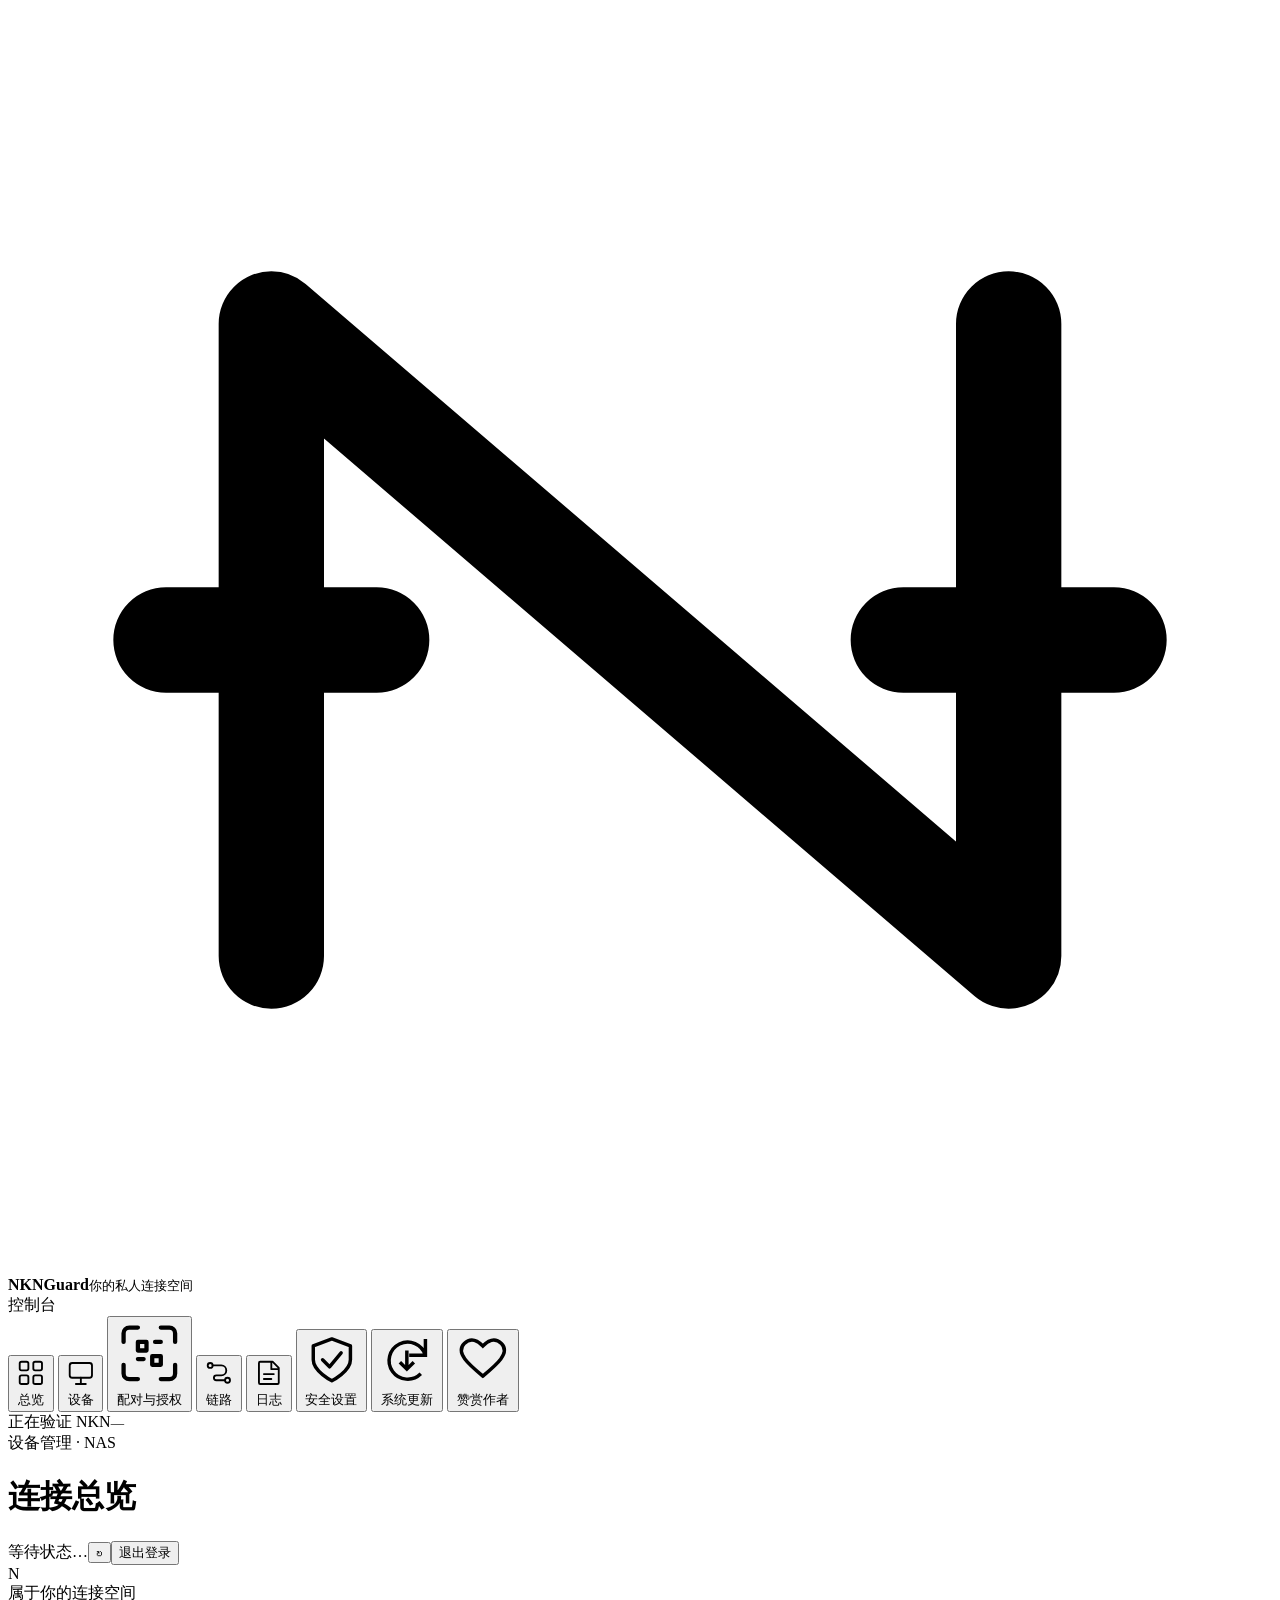
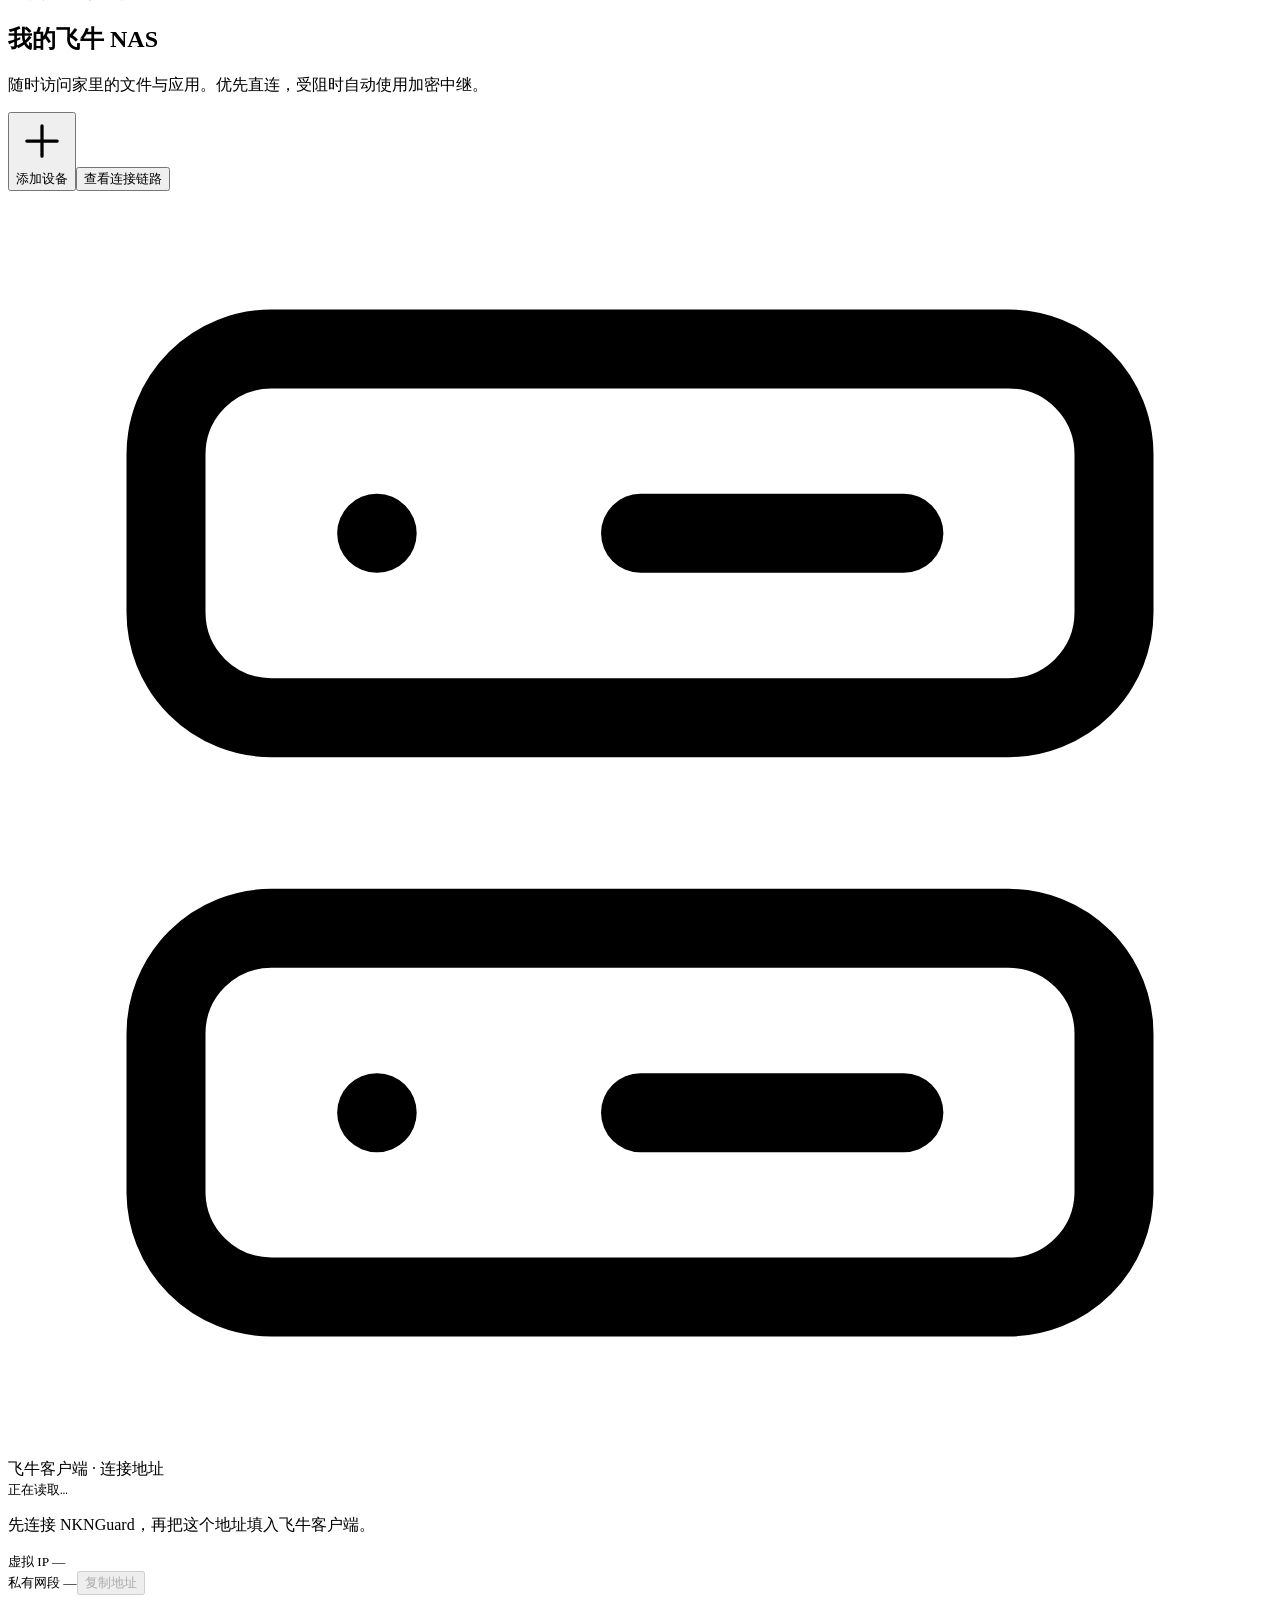
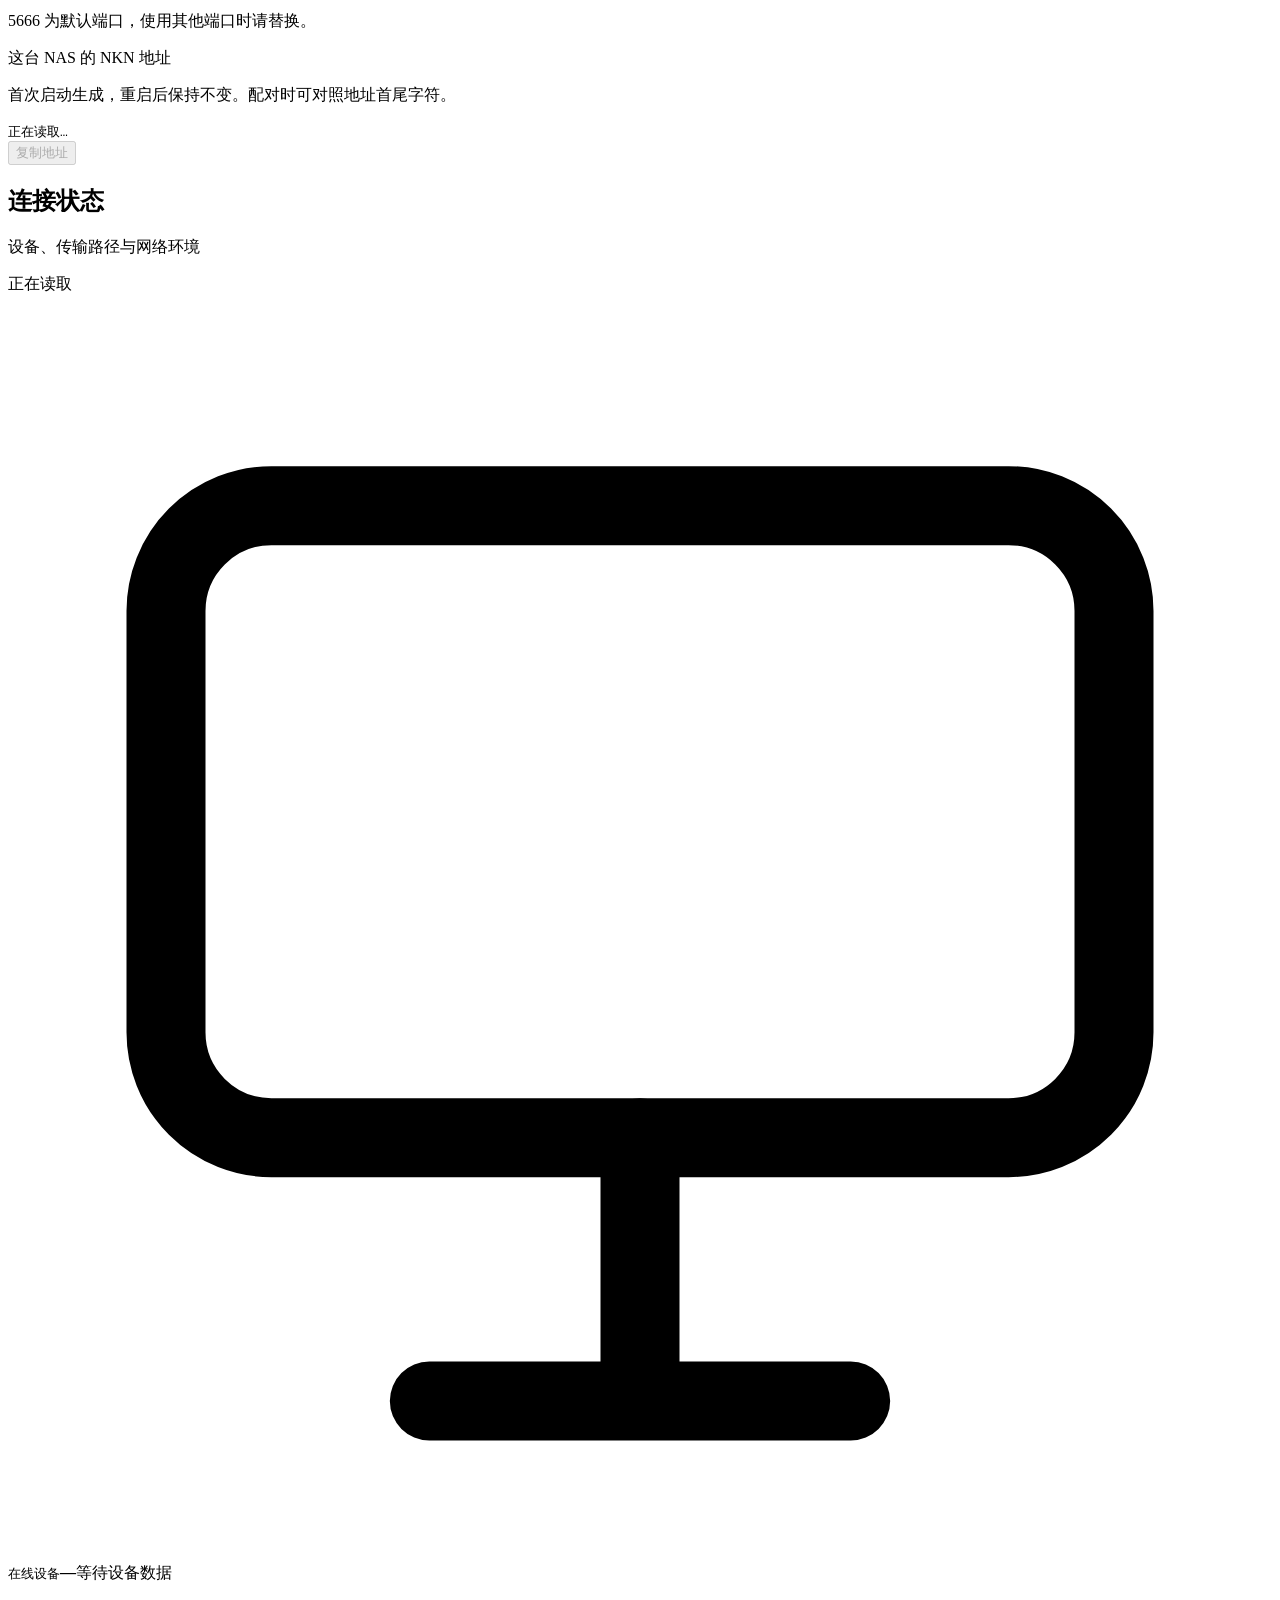
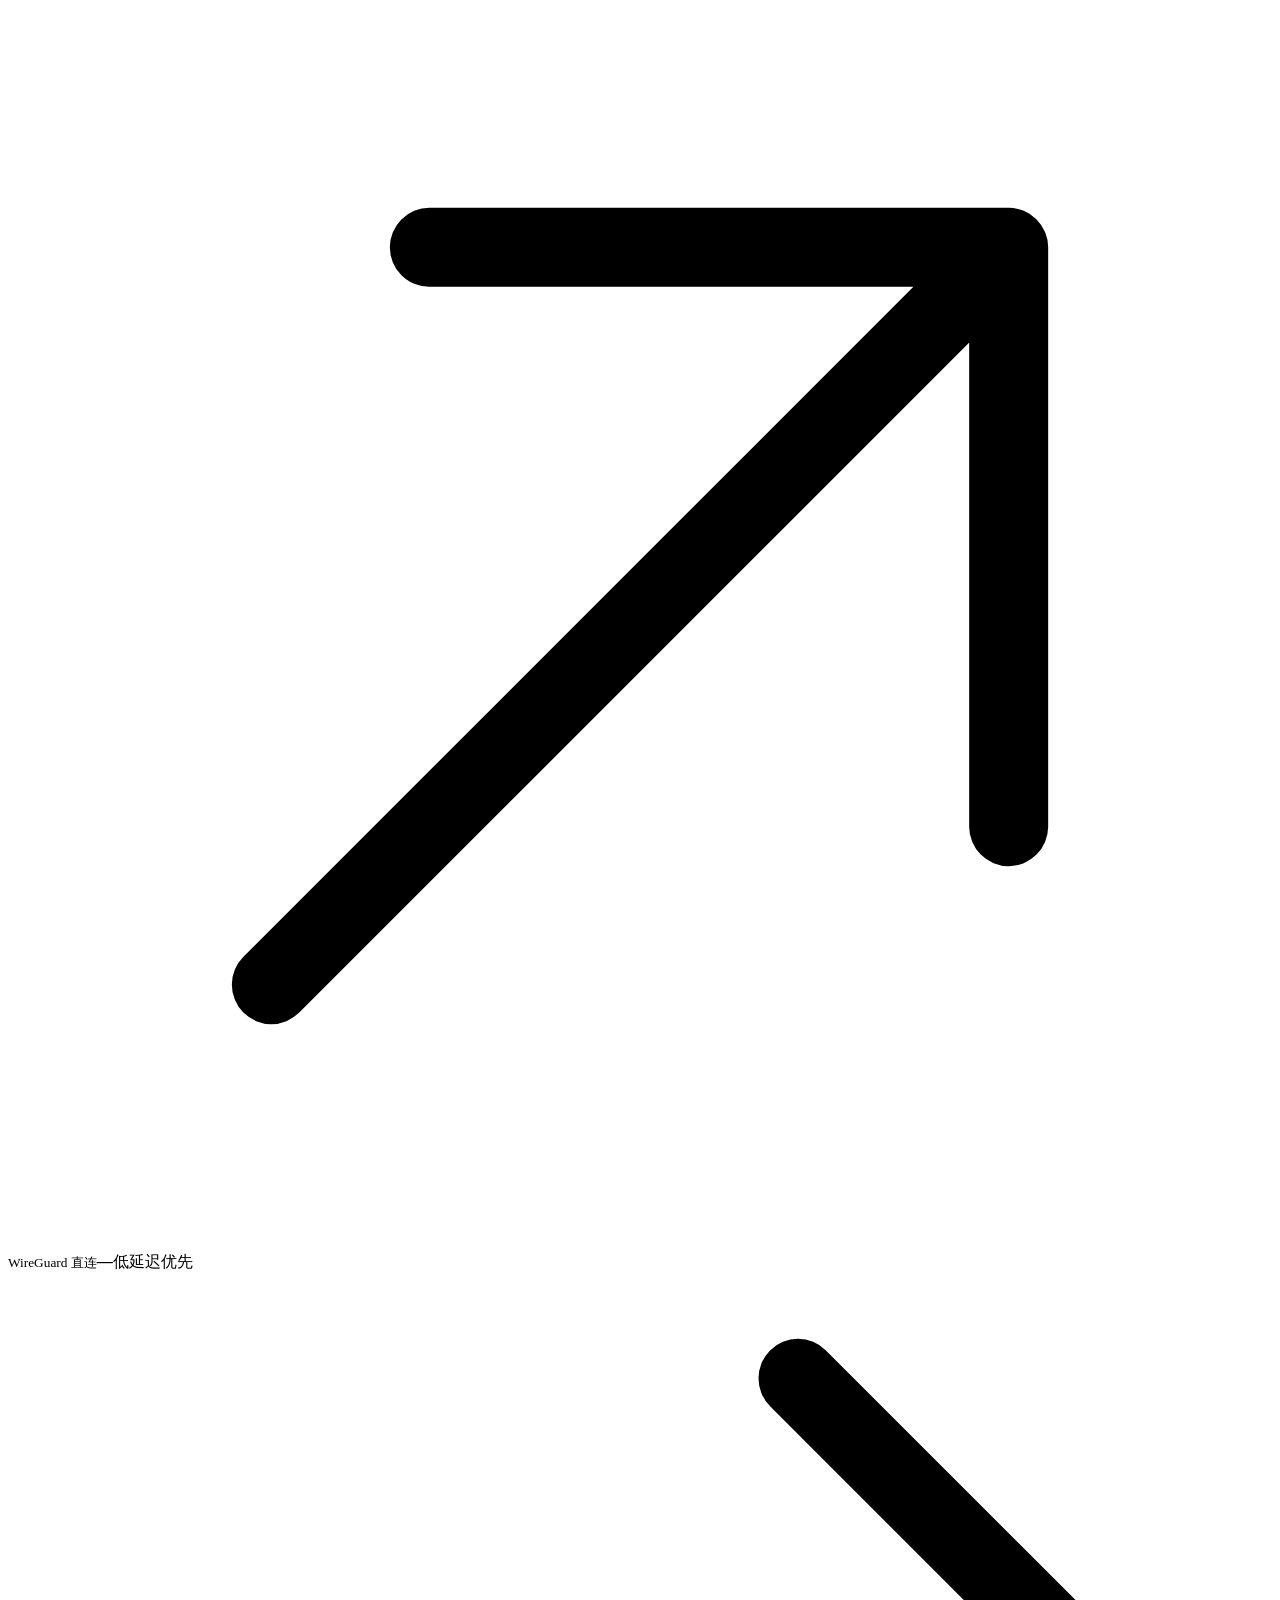
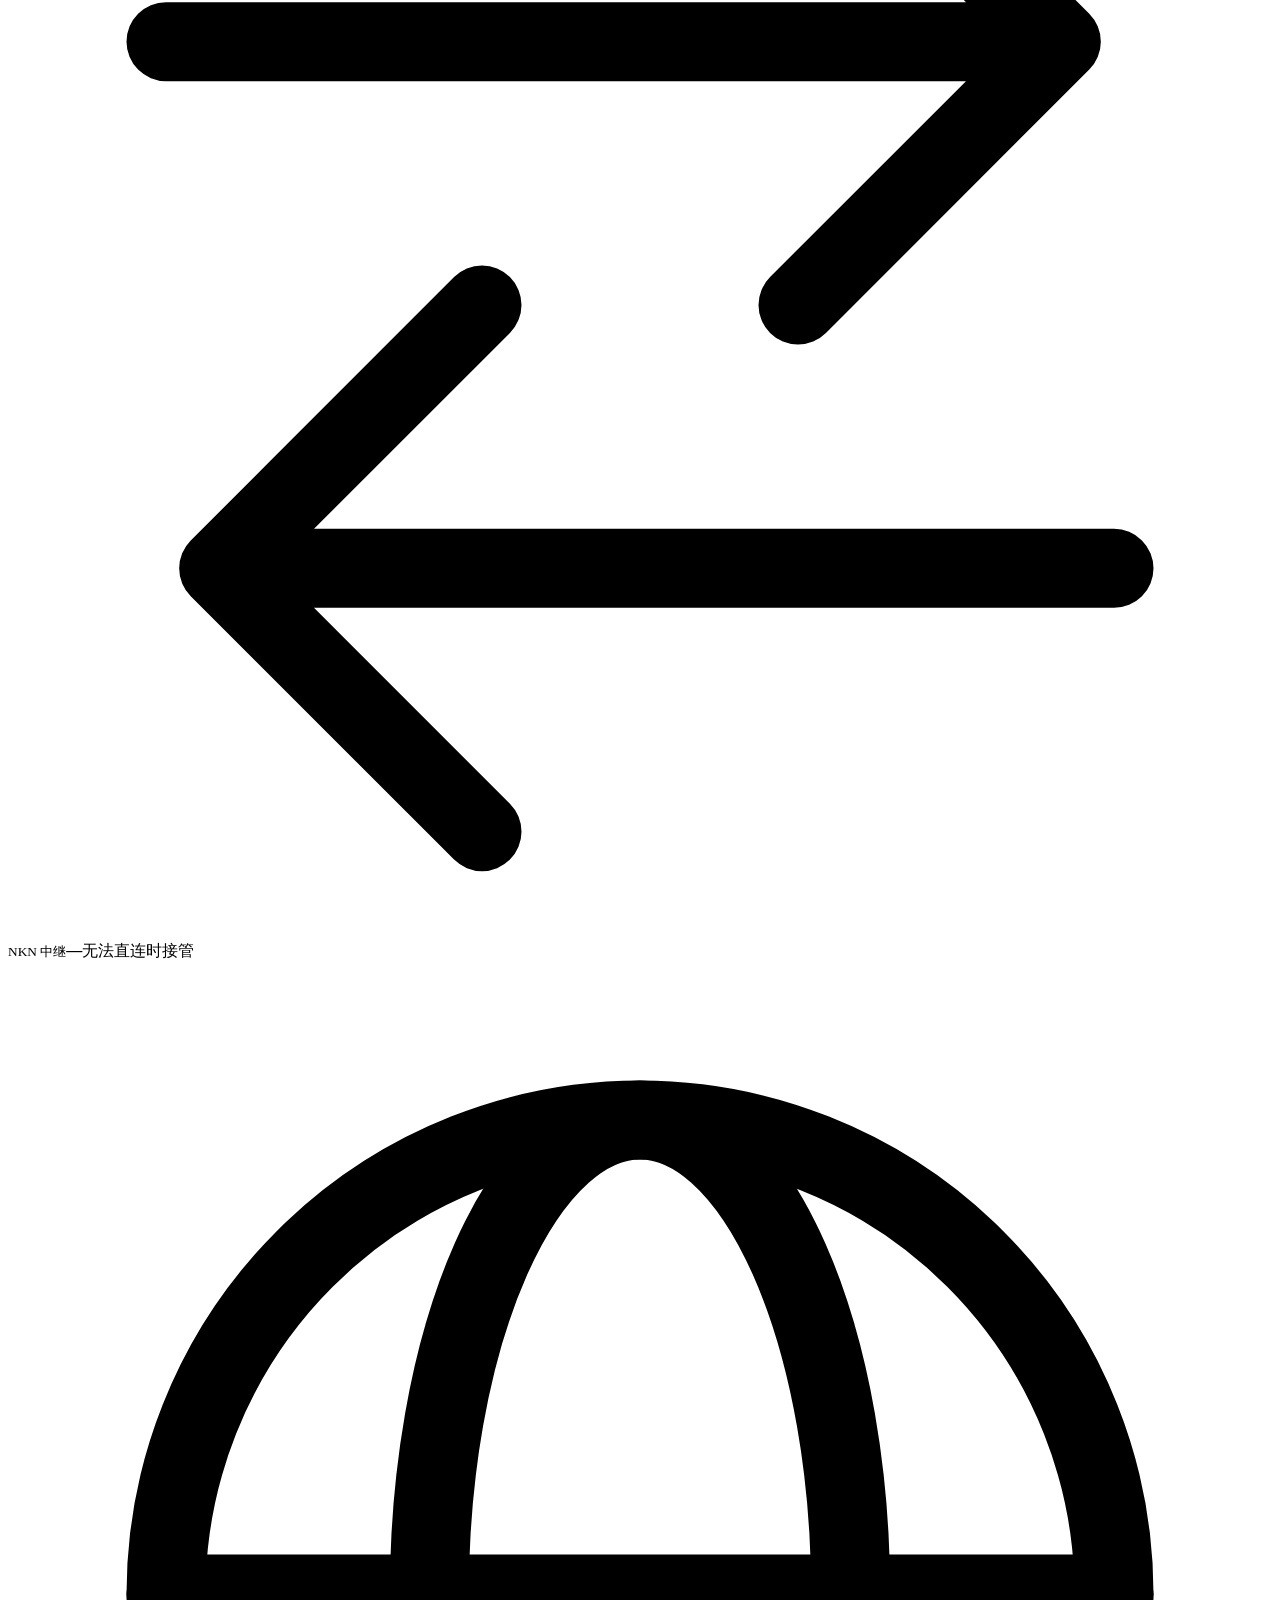
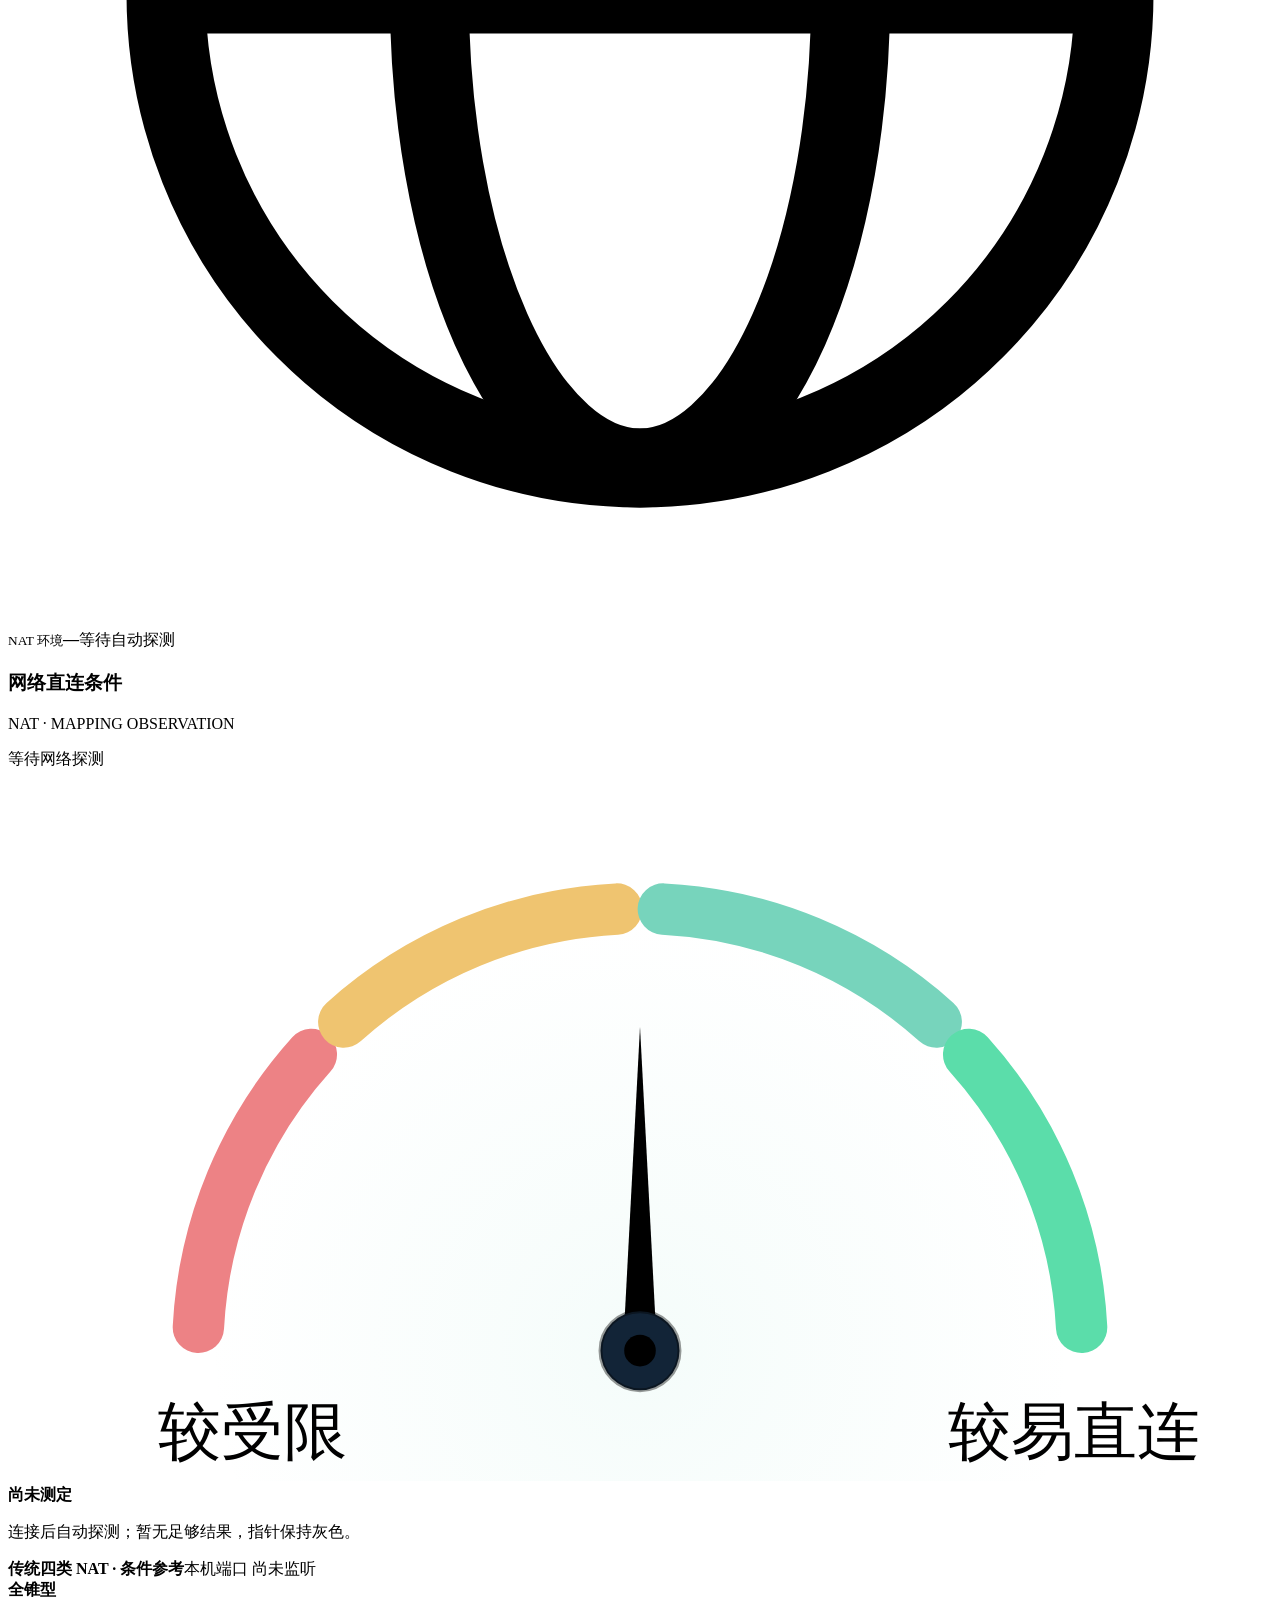
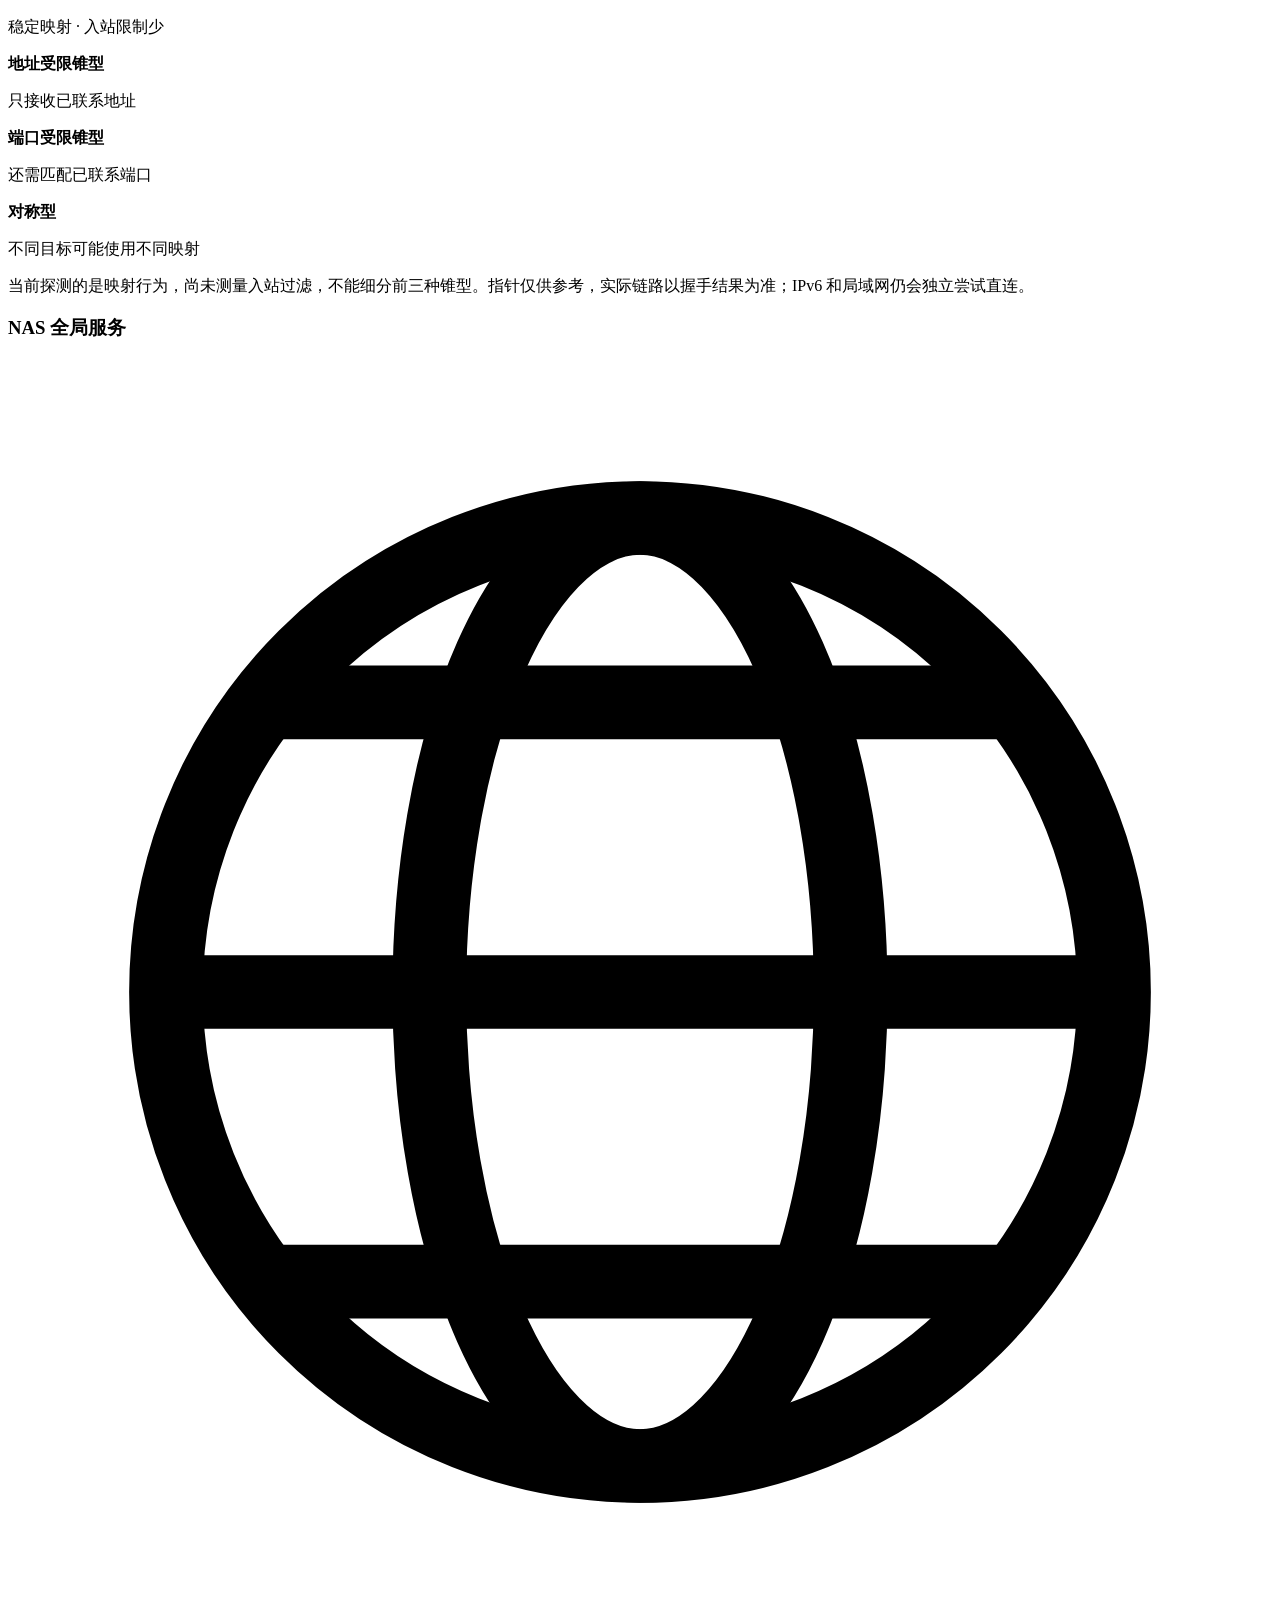
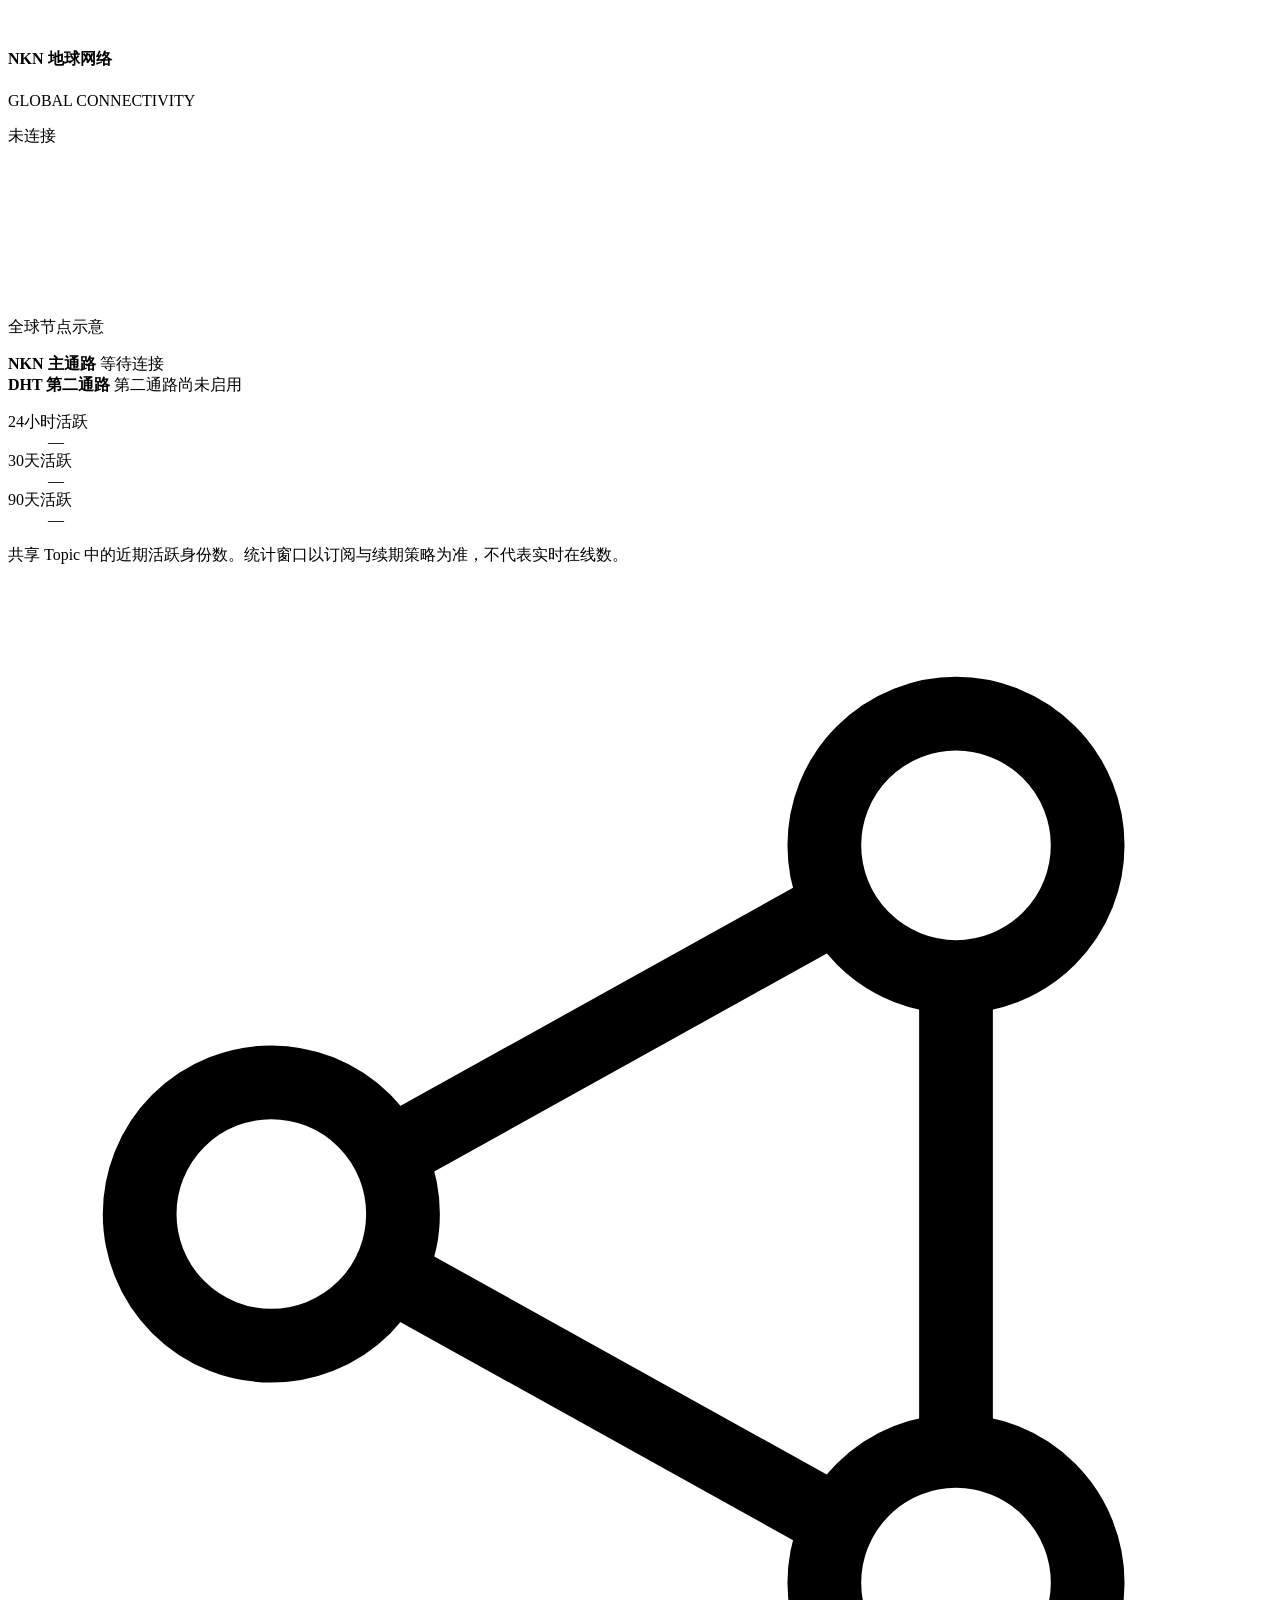
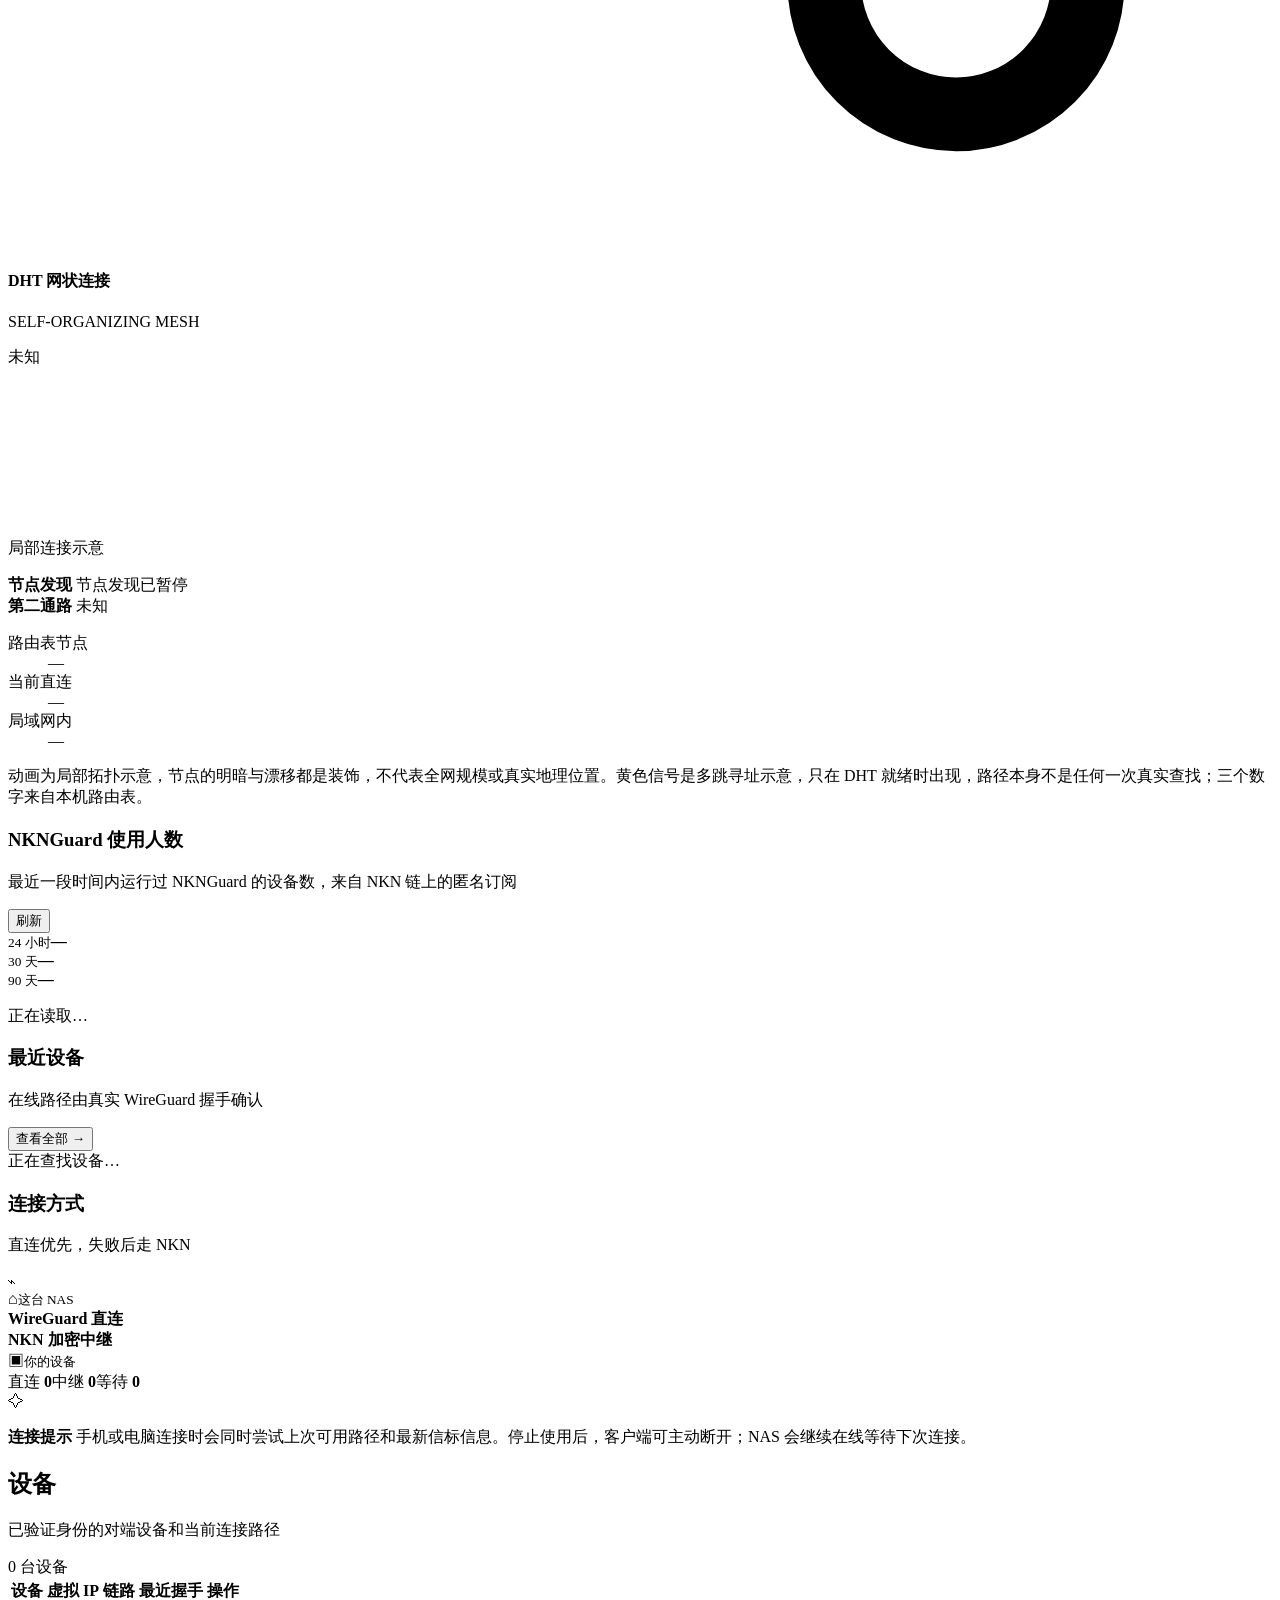
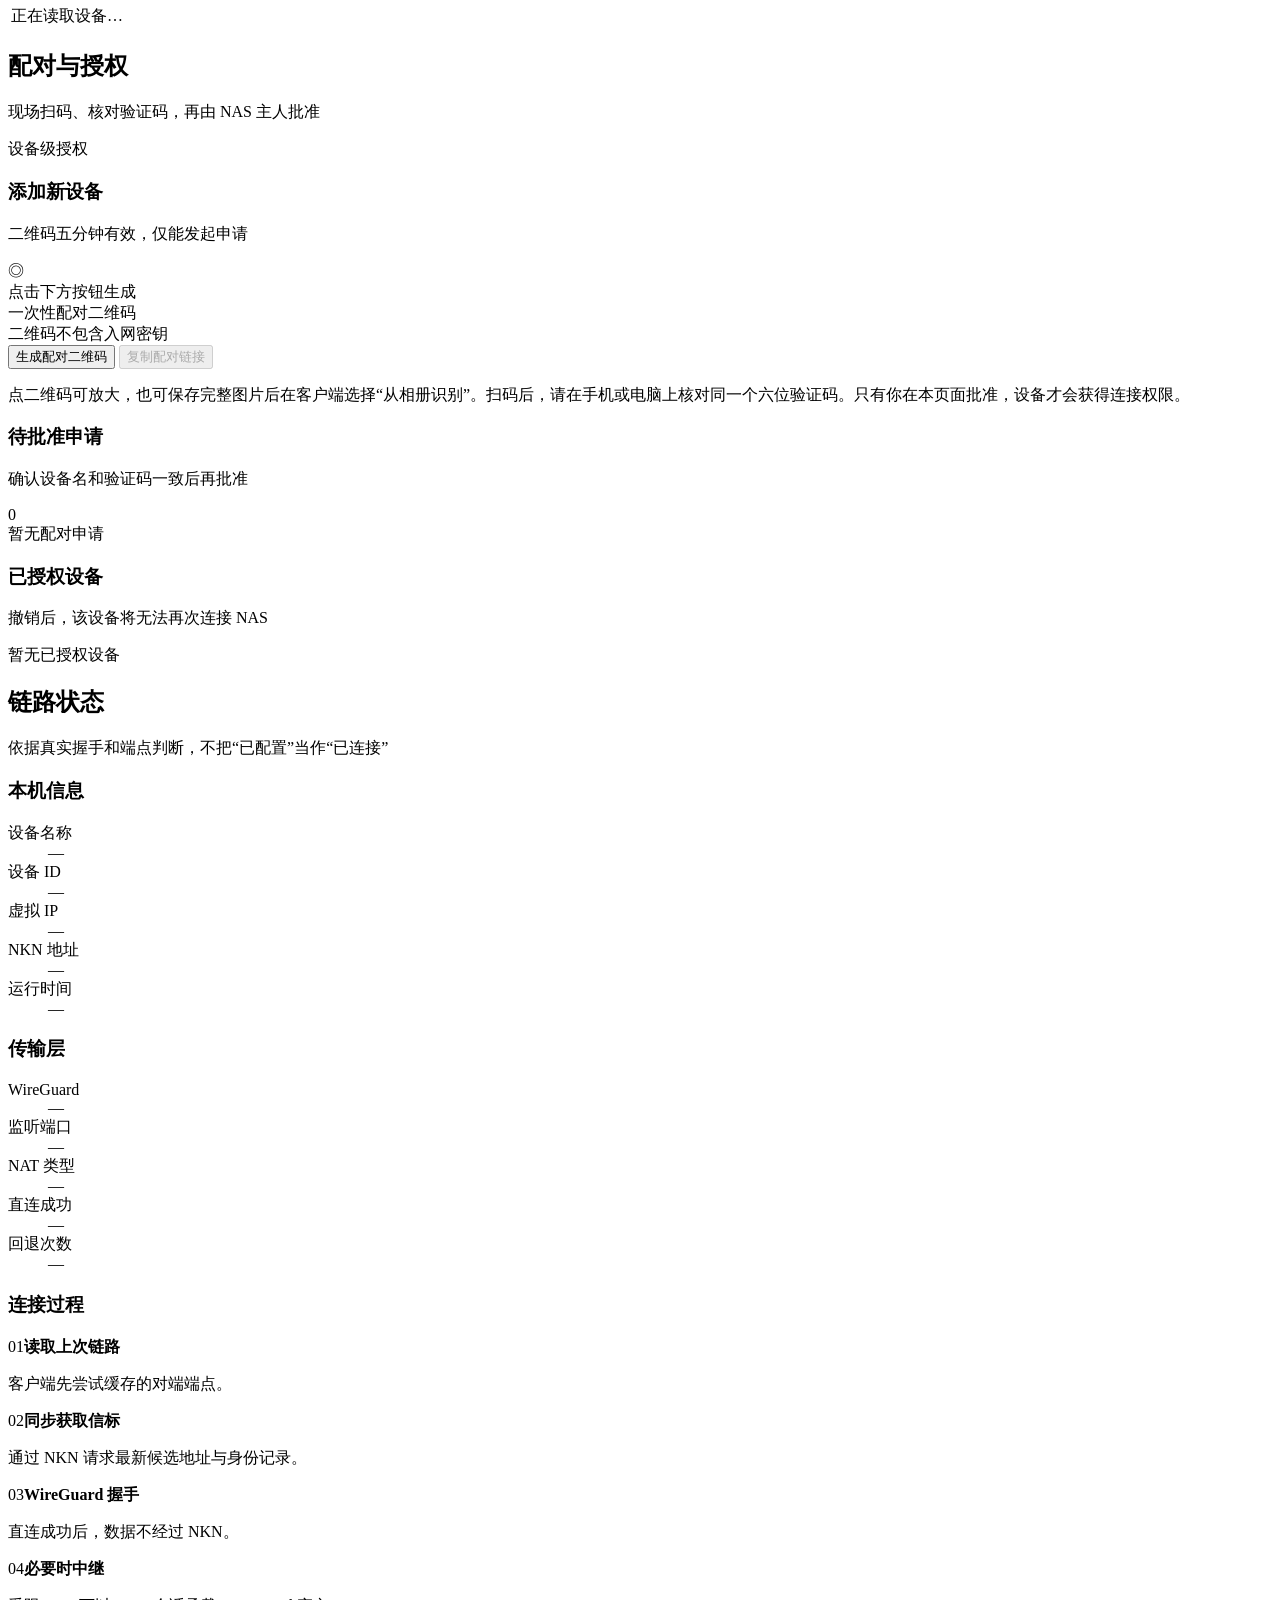
==== commit 8c867f7d: "feat: 精致网页登录与可撤销后台会话 新增深色登录页、连接动效、移动适配和退出登录；保留原管理密码，替换浏览器 Basic 登录弹窗。  Co-authored-by: Codex <norepl" ====
--- a/internal/app/dashboard/index.html
+++ b/internal/app/dashboard/index.html
@@ -14,6 +14,7 @@
   <link rel="stylesheet" href="/shell.css">
   <link rel="stylesheet" href="/support.css">
   <link rel="stylesheet" href="/nat-gauge.css">
+  <script src="/session.js" defer></script>
   <script src="/nat-gauge.js" defer></script>
   <script src="/support.js" defer></script>
   <script src="/updates.js" defer></script>
@@ -39,7 +40,7 @@
       <div class="side-bottom"><span class="live-dot"></span><span id="nkn-sidebar-state">正在验证 NKN</span><small id="side-version">—</small></div>
     </aside>
     <main class="main">
-      <header class="topbar"><div><span class="eyebrow">设备管理 · NAS</span><h1 id="page-title">连接总览</h1></div><div class="top-actions"><span class="update-label" id="updated">等待状态…</span><button id="refresh" class="icon-button" title="刷新状态" aria-label="刷新状态">↻</button><div class="avatar">N</div></div></header>
+      <header class="topbar"><div><span class="eyebrow">设备管理 · NAS</span><h1 id="page-title">连接总览</h1></div><div class="top-actions"><span class="update-label" id="updated">等待状态…</span><button id="refresh" class="icon-button" title="刷新状态" aria-label="刷新状态">↻</button><button id="logout" class="logout-button" type="button">退出登录</button><div class="avatar">N</div></div></header>
 
       <section id="overview" class="view active">
         <div class="hero">
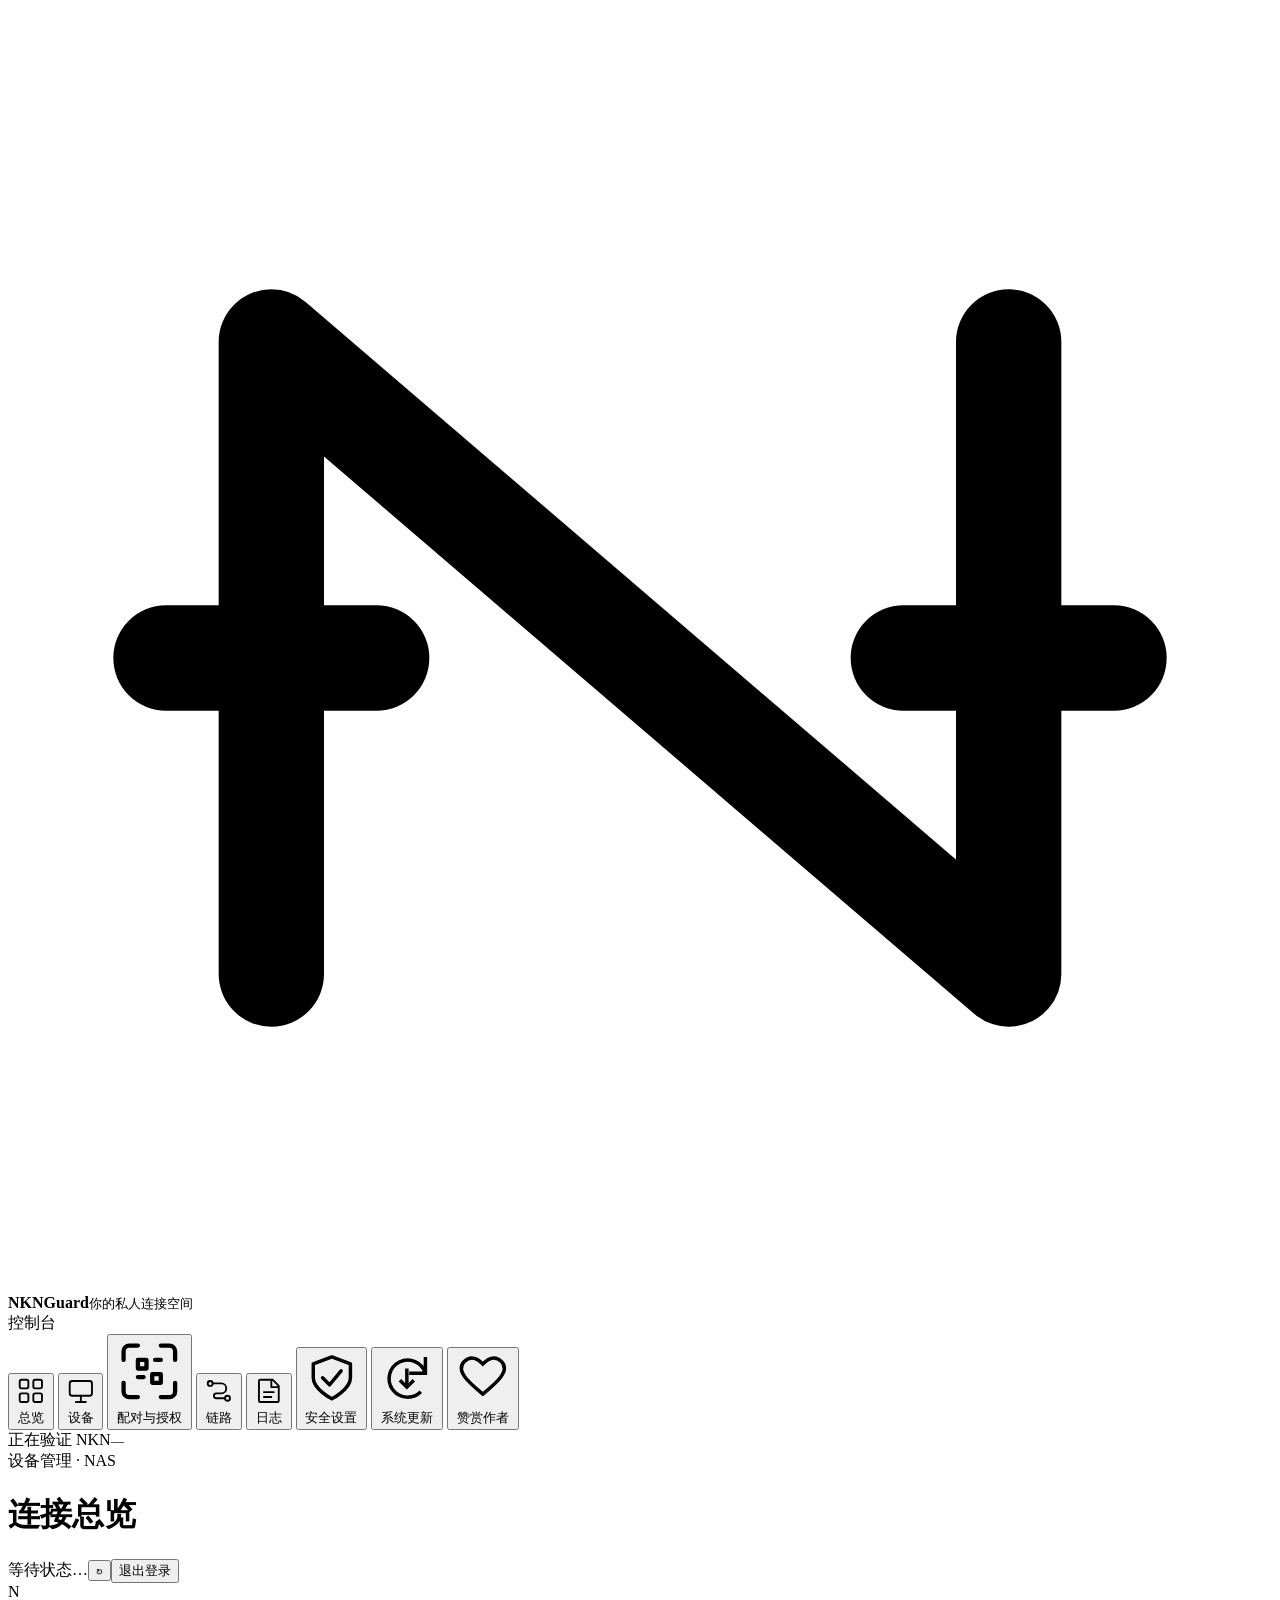
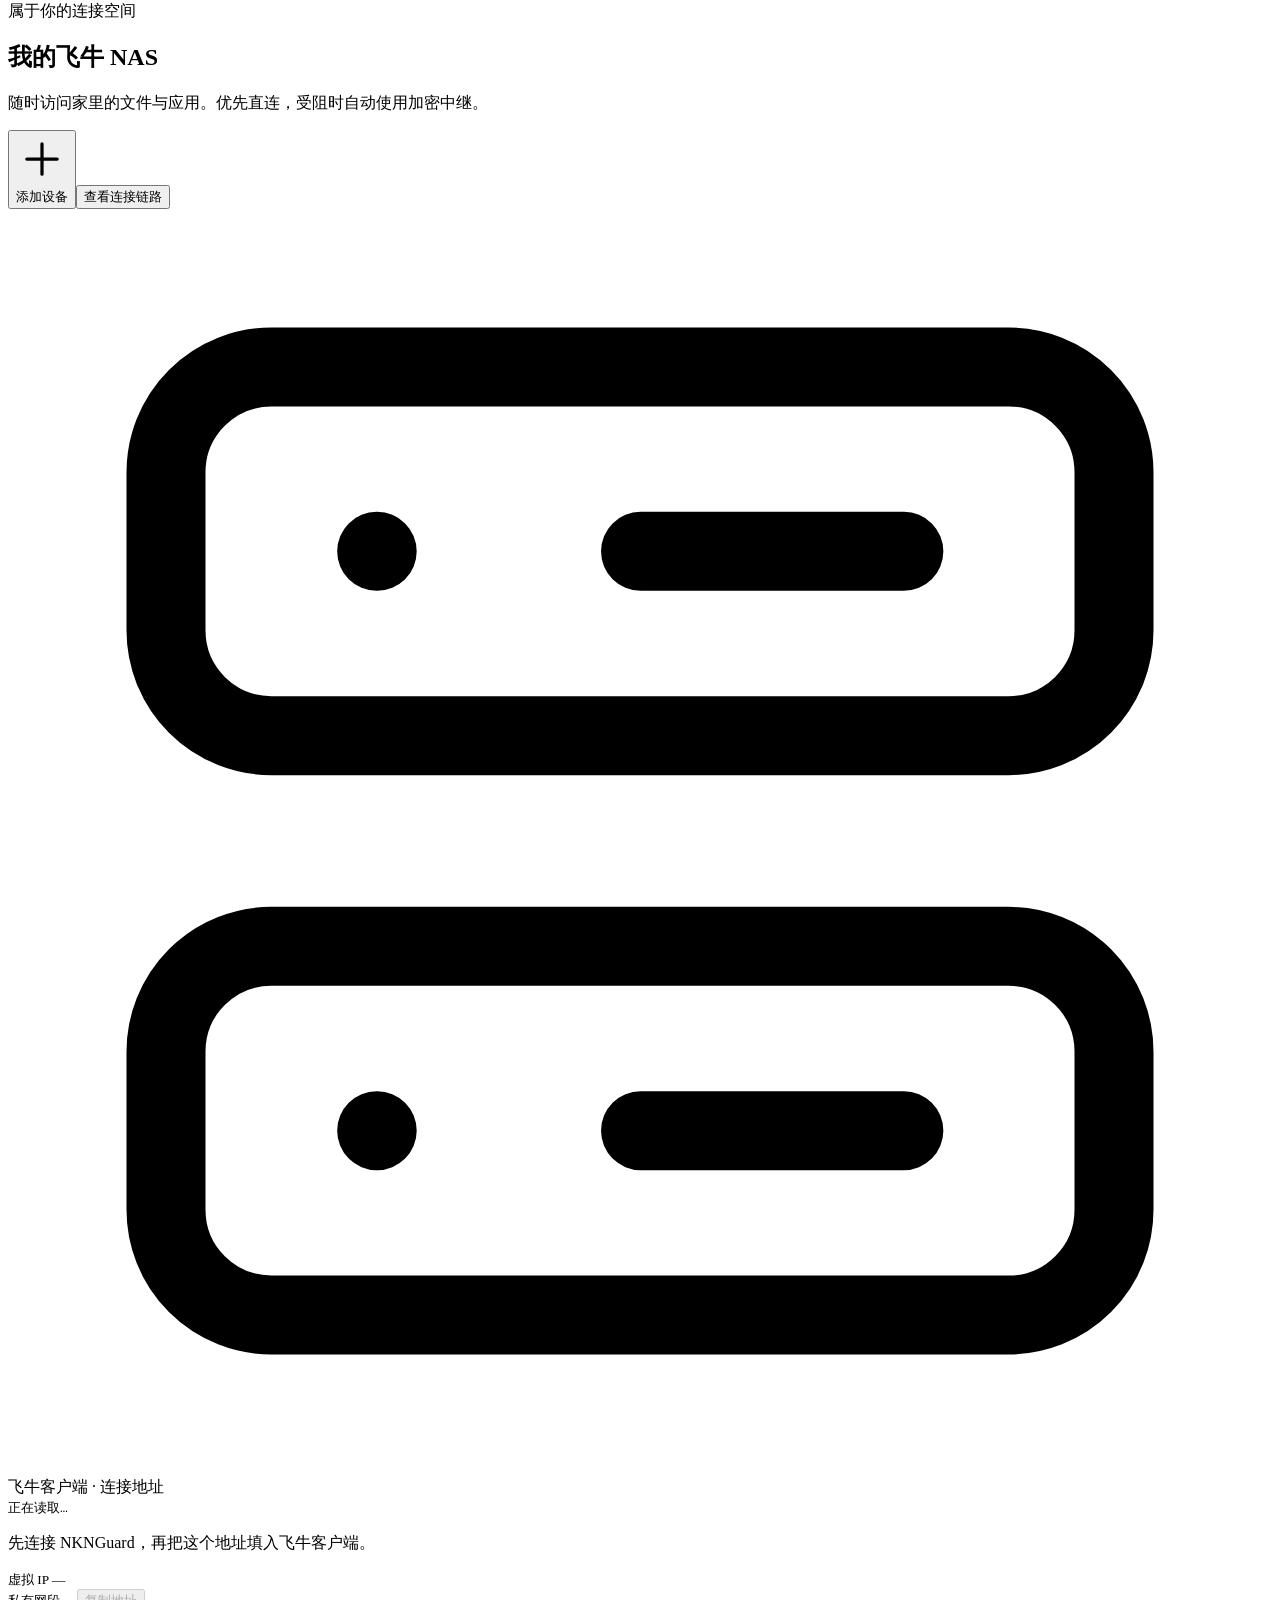
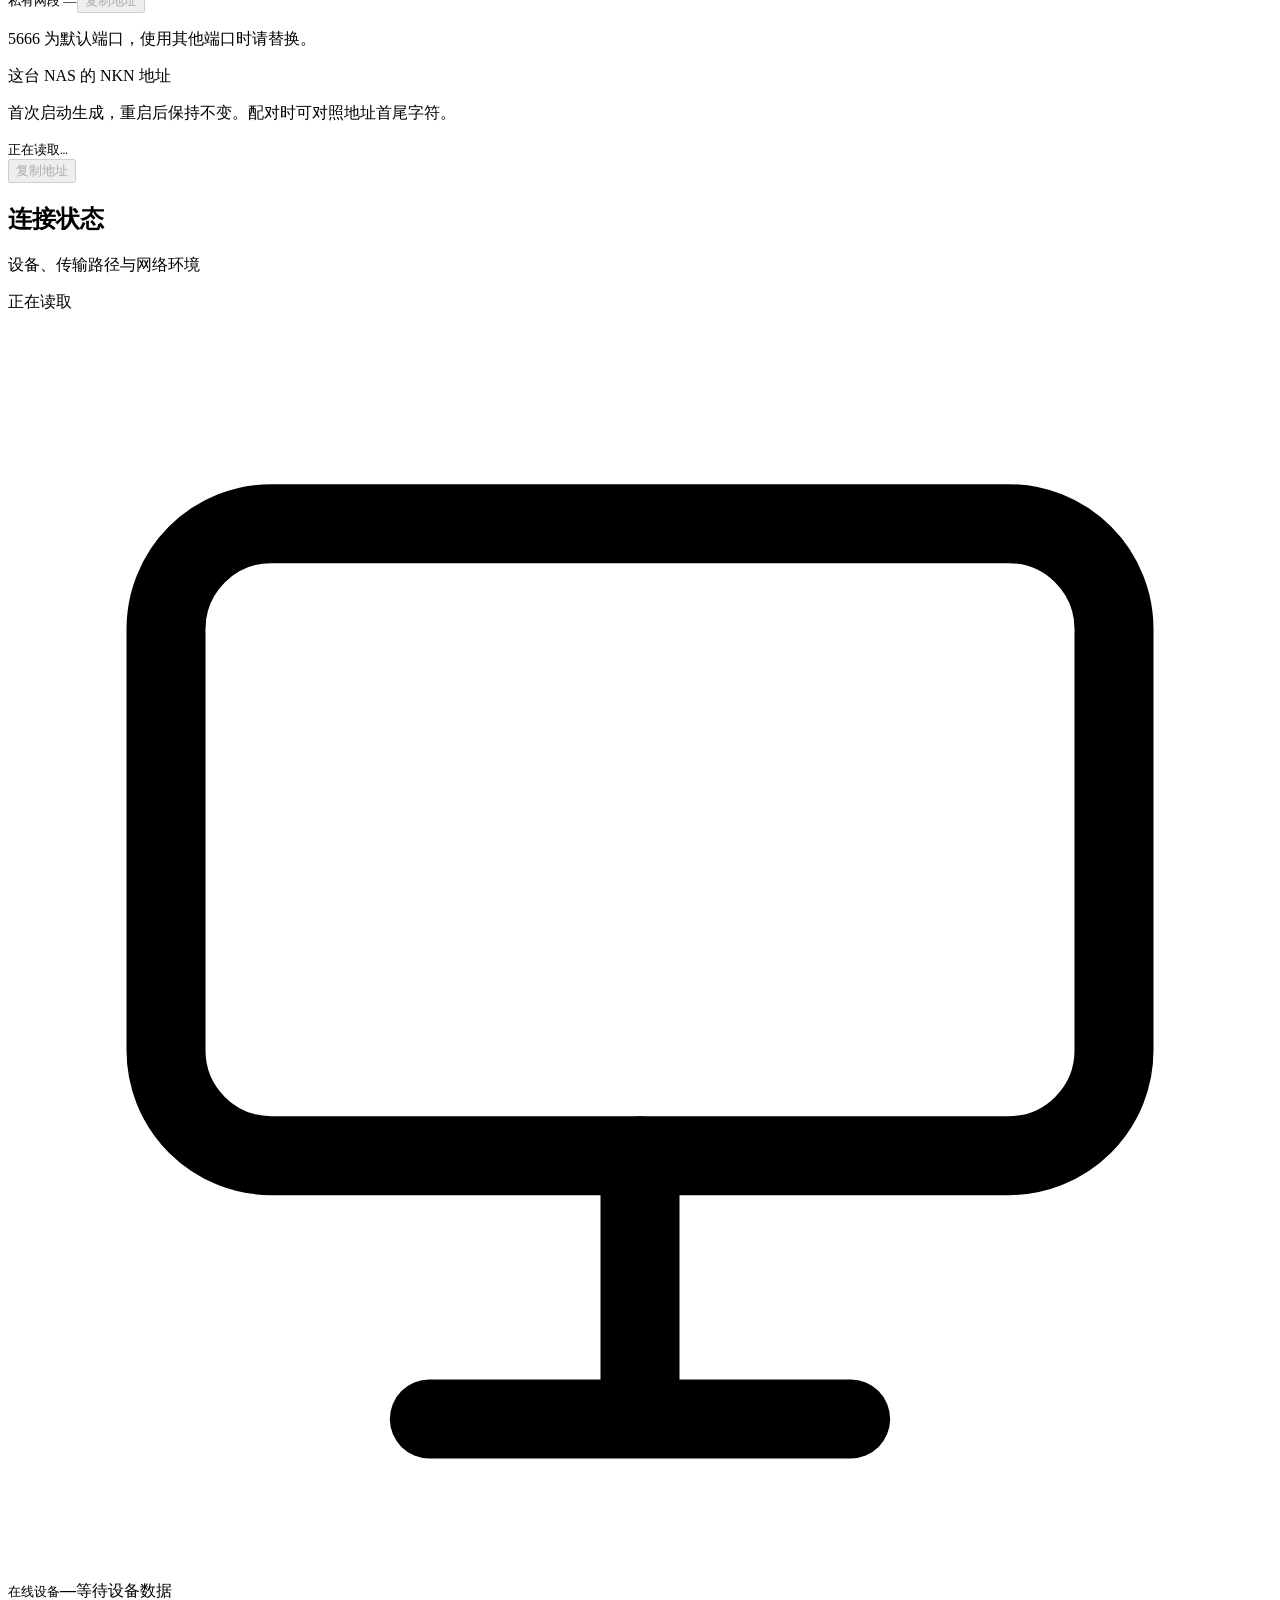
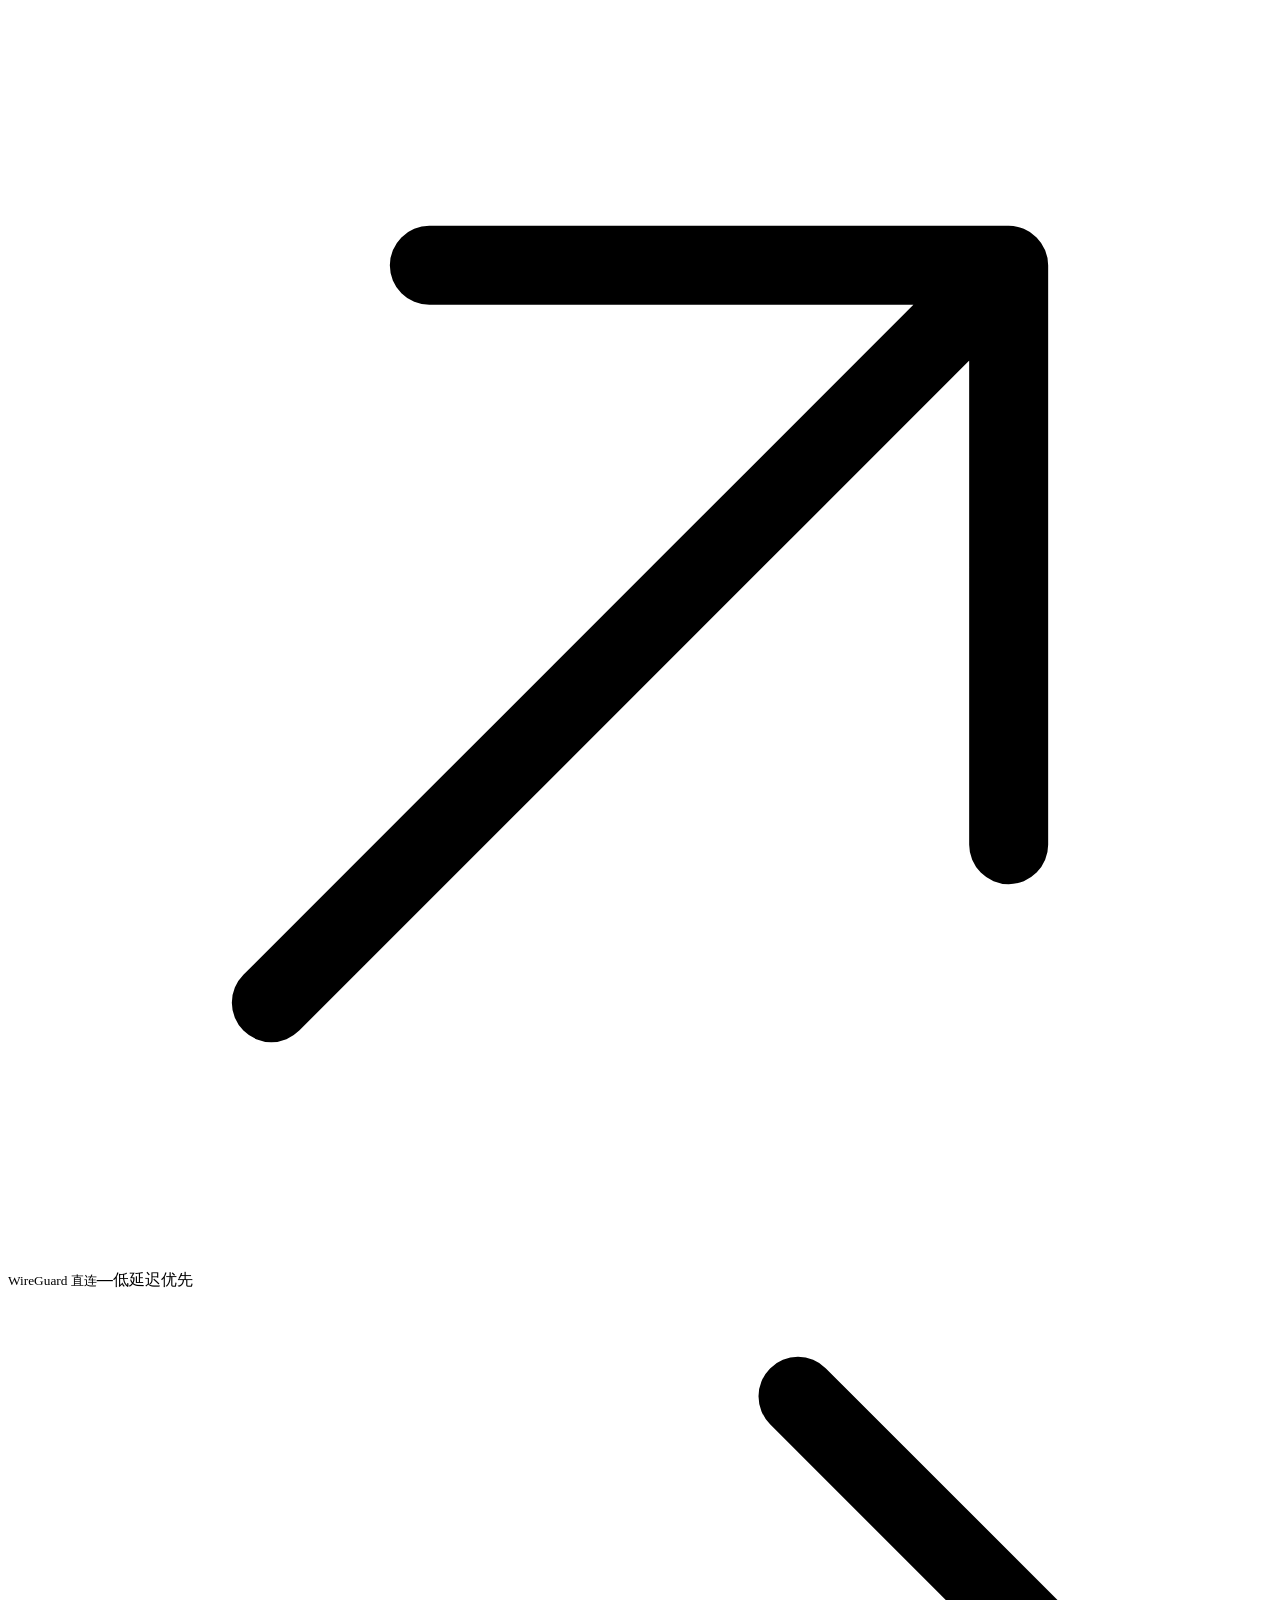
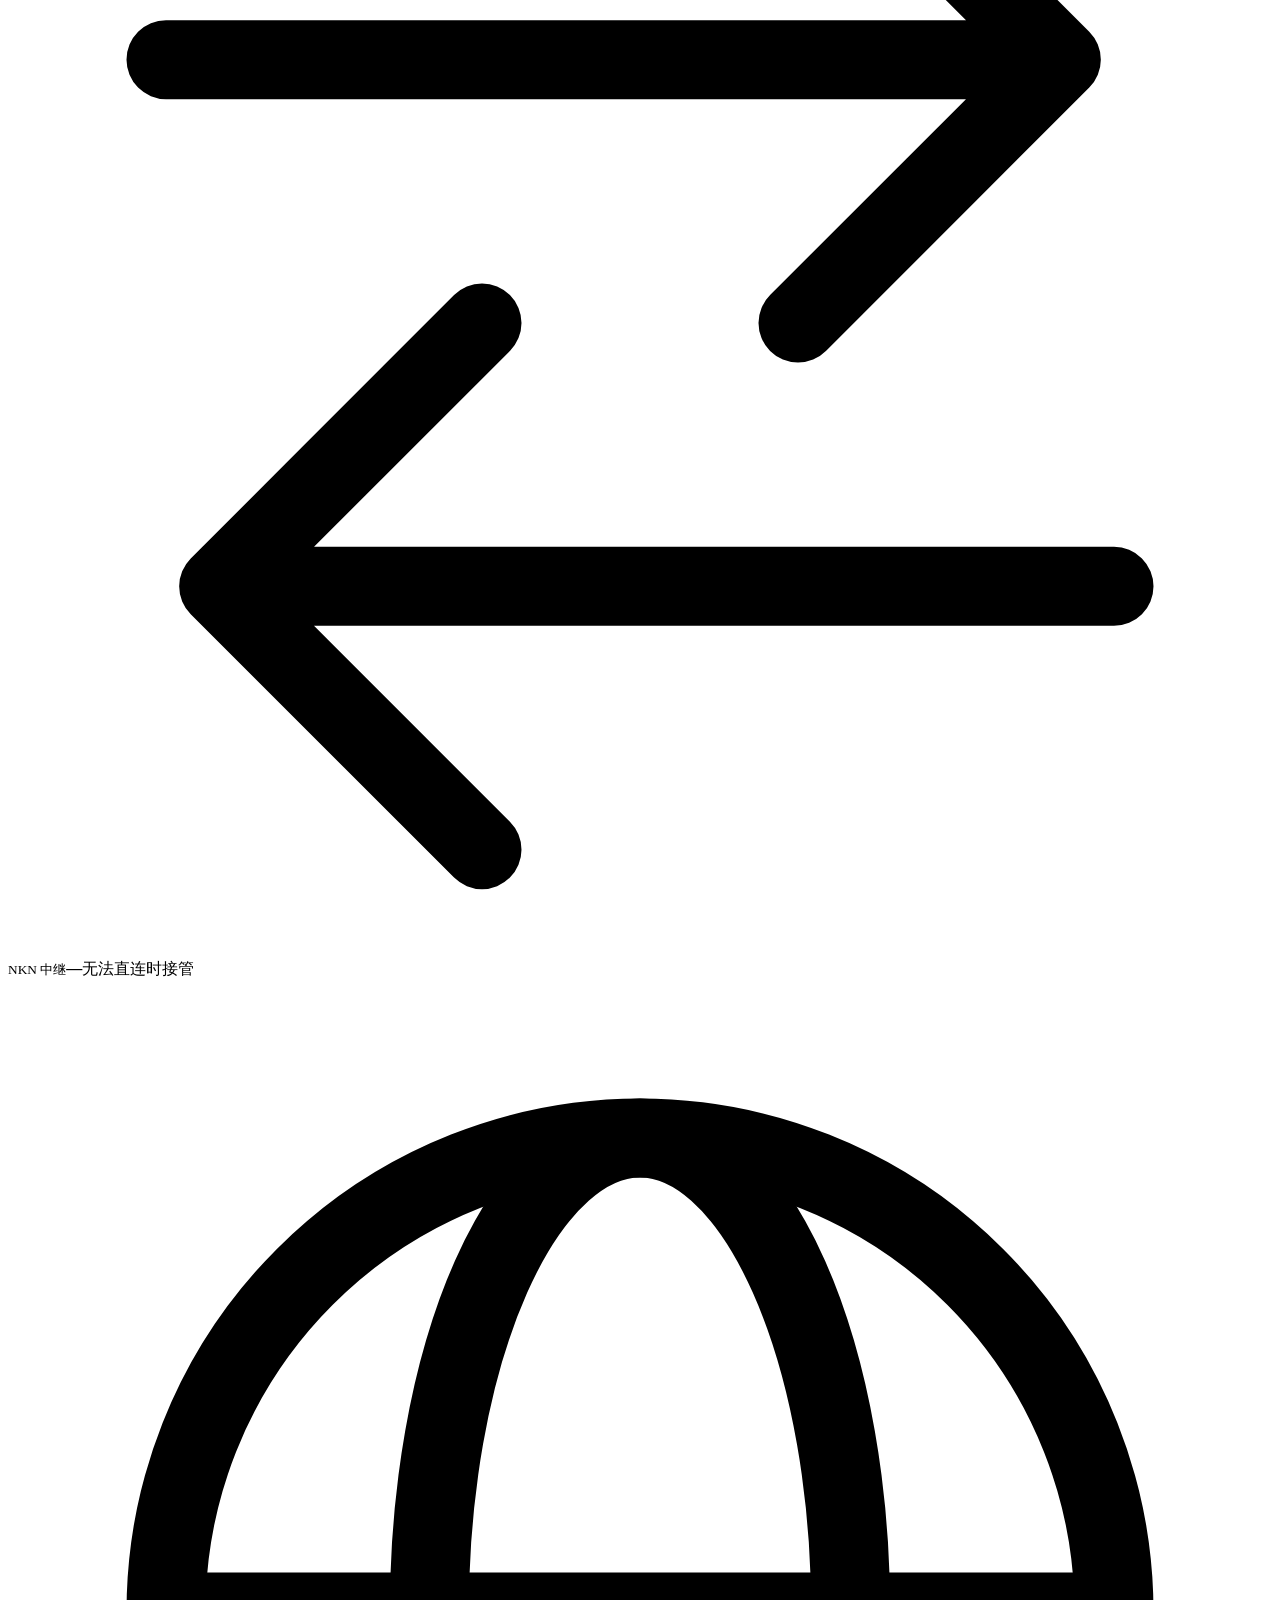
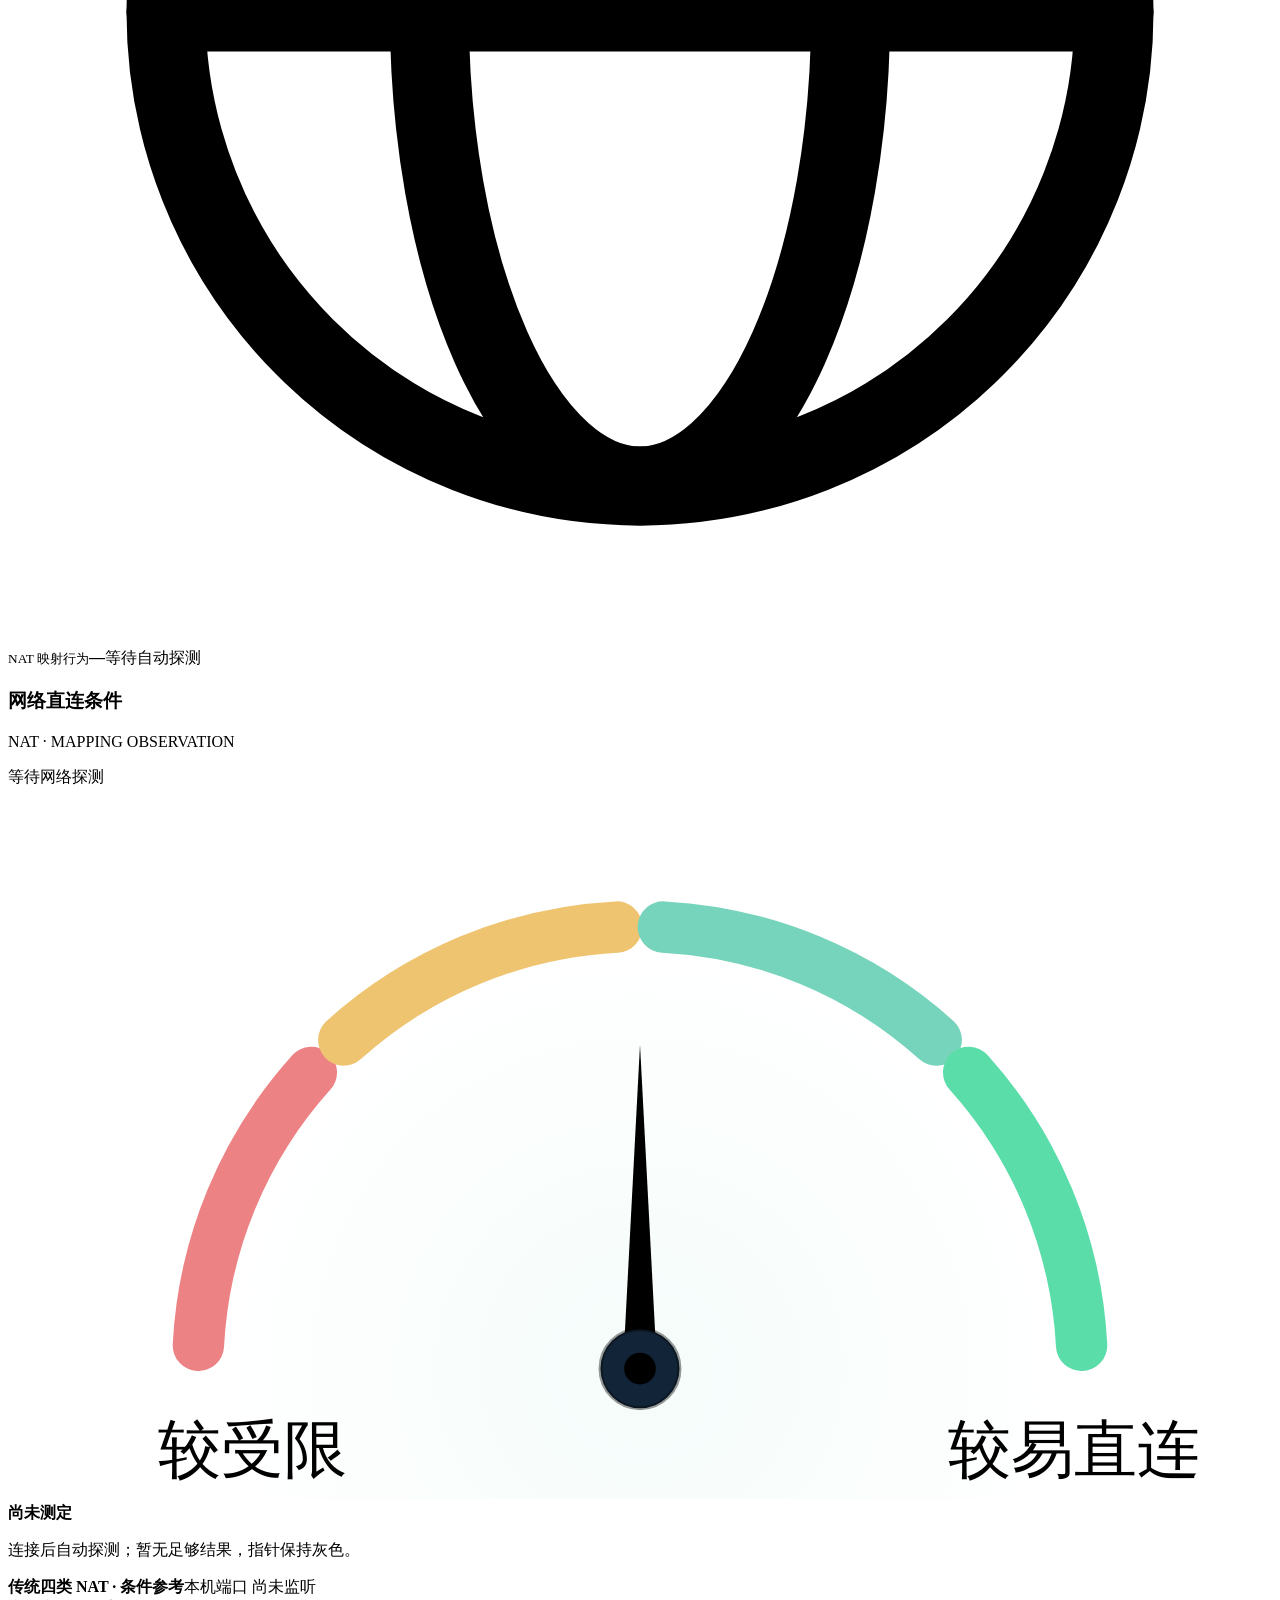
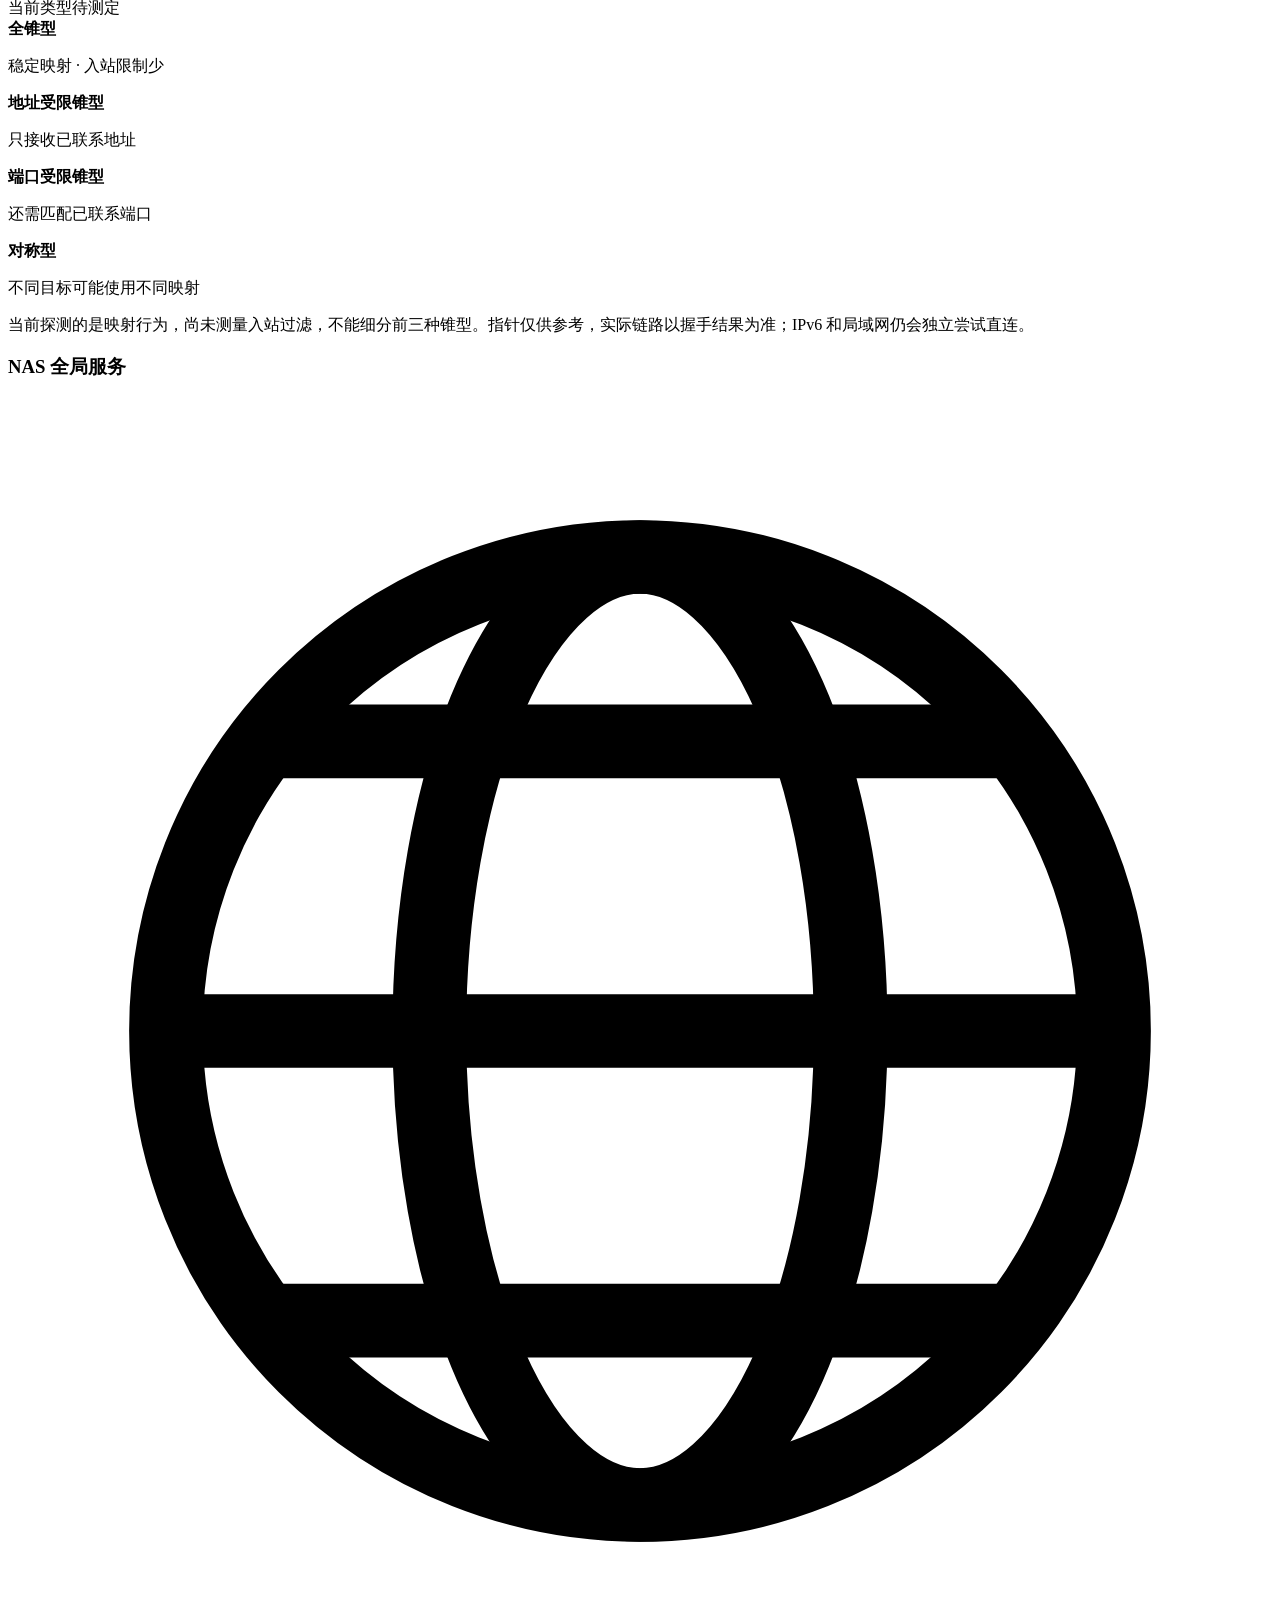
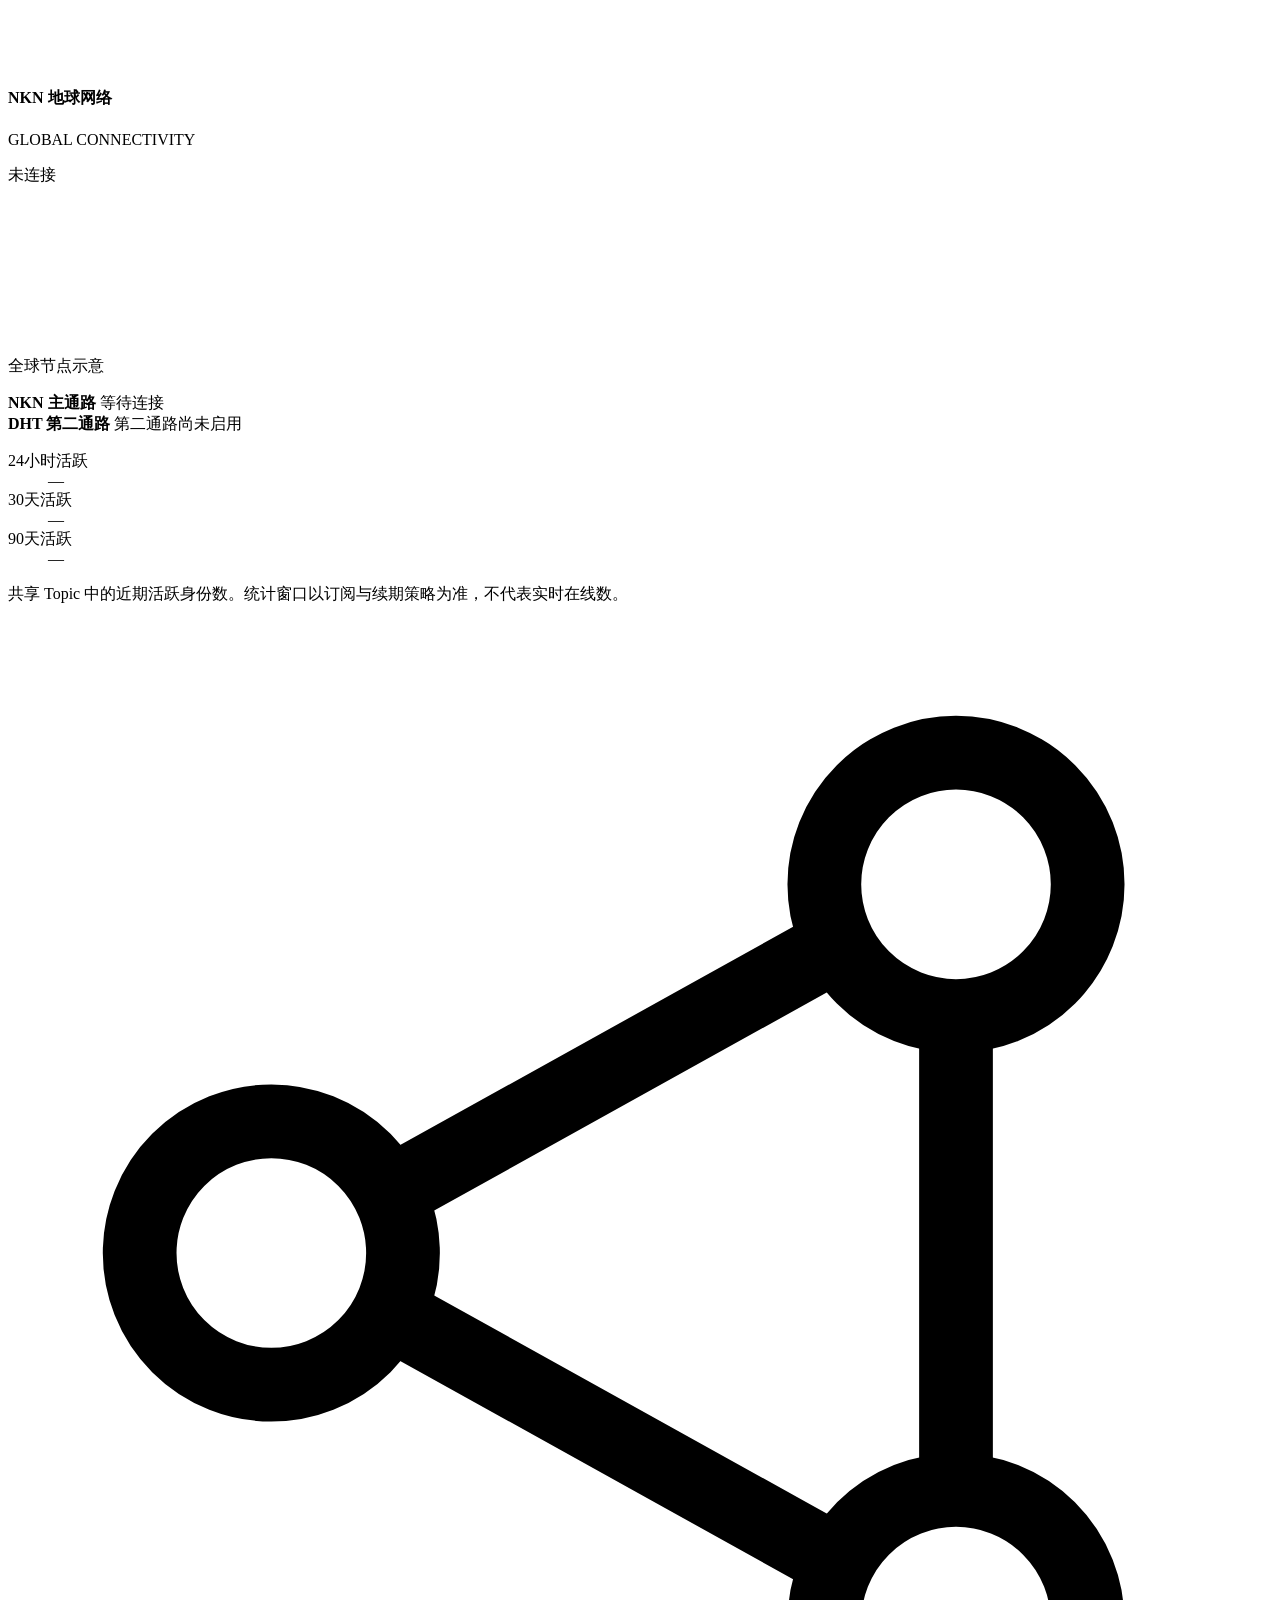
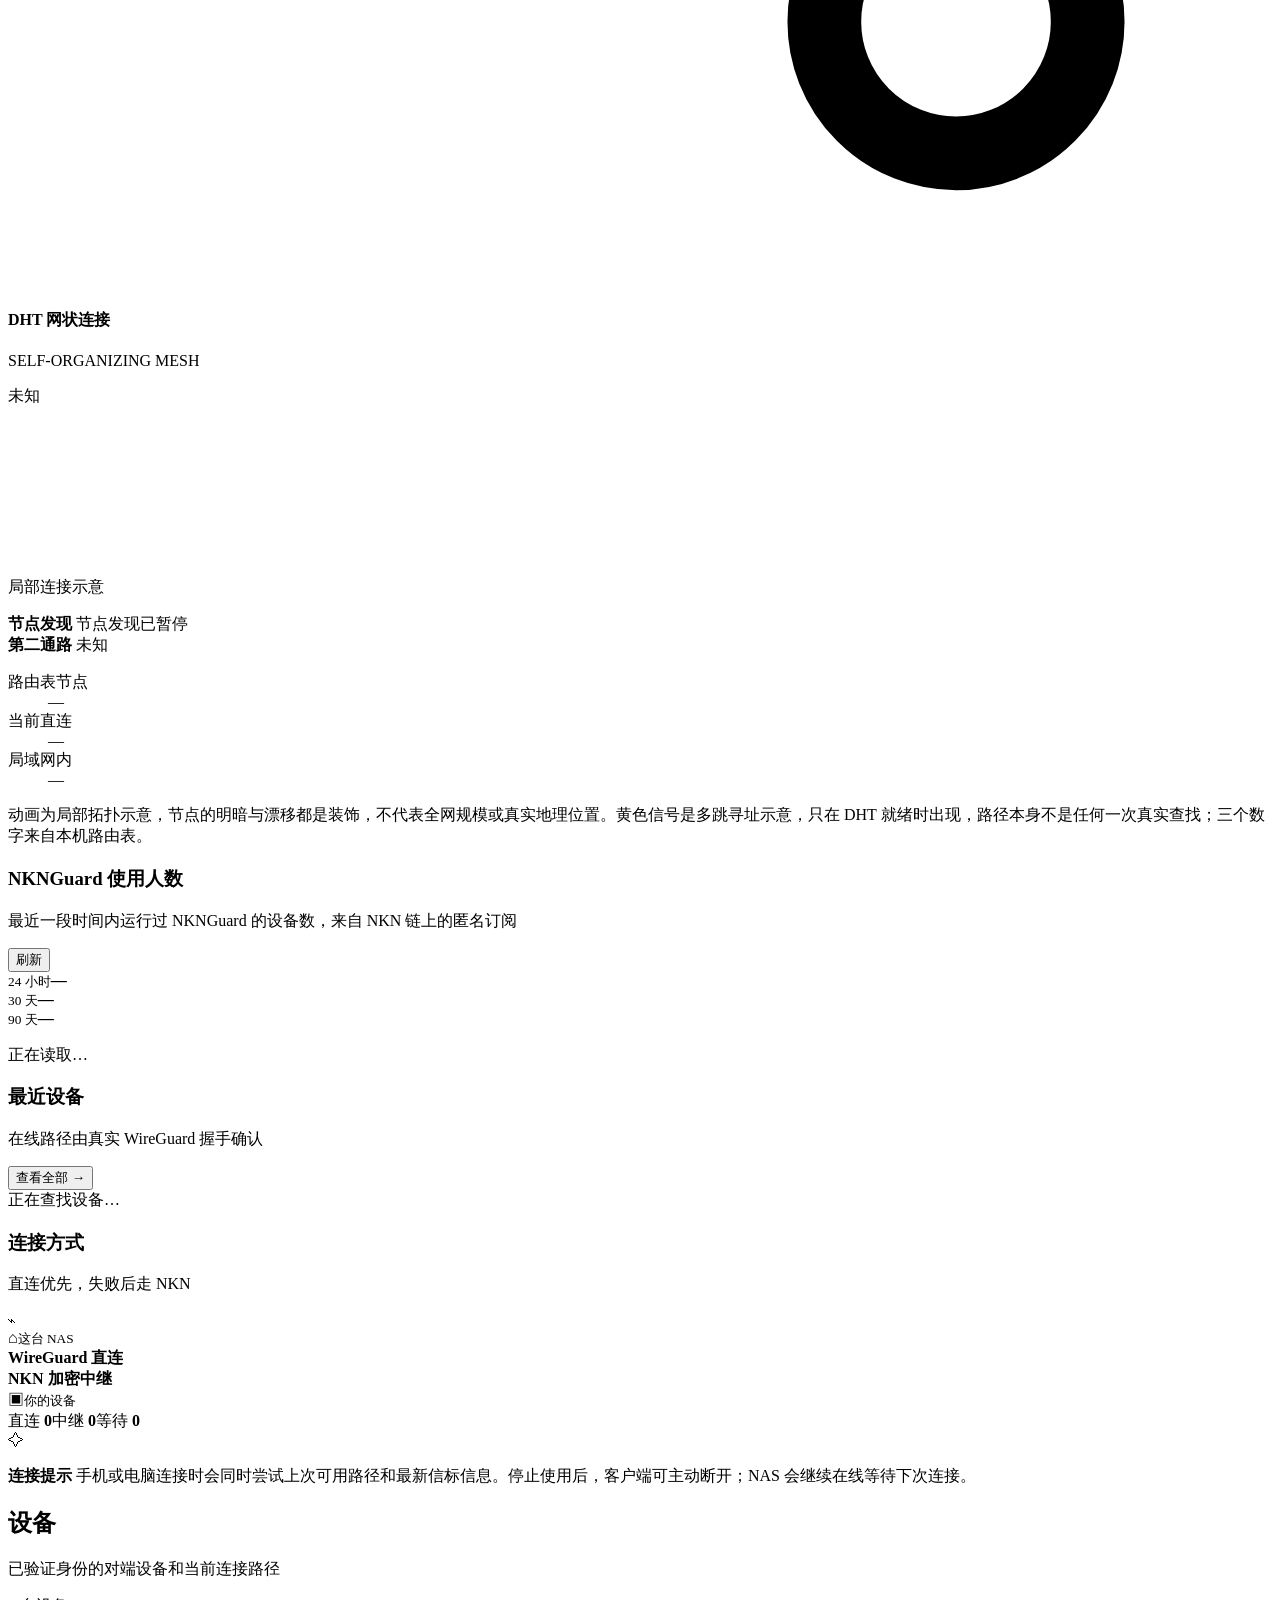
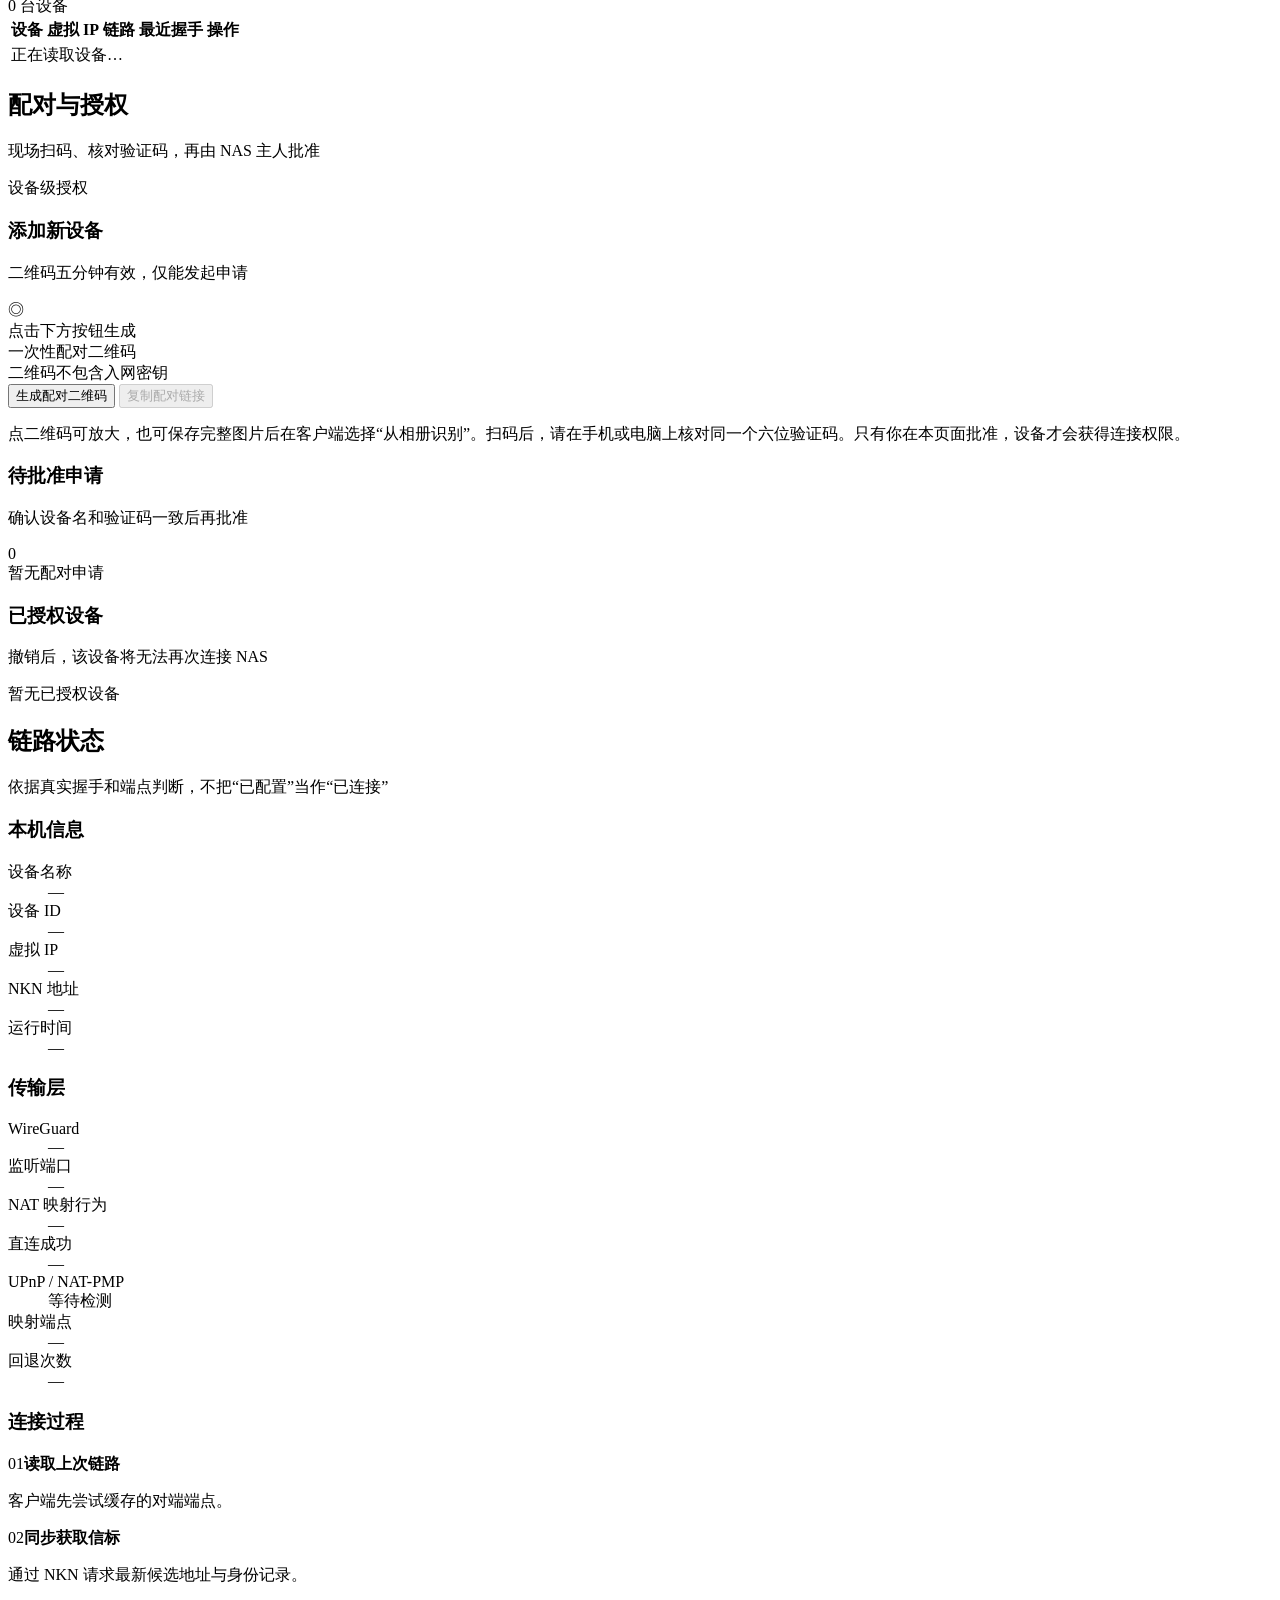
==== commit eb4b94a7: "Add first-run account wizard and polish NAS dashboard for 0.2.16 Validated account migration, sessio" ====
--- a/internal/app/dashboard/index.html
+++ b/internal/app/dashboard/index.html
@@ -22,7 +22,7 @@
   <script src="/network-animation.js" type="module"></script>
 </head>
 <body>
-  <svg aria-hidden="true" width="0" height="0" style="position:absolute;overflow:hidden"><defs><symbol id="icon-dashboard" viewBox="0 0 24 24"><rect x="3" y="3" width="7" height="7" rx="1.5"/><rect x="14" y="3" width="7" height="7" rx="1.5"/><rect x="3" y="14" width="7" height="7" rx="1.5"/><rect x="14" y="14" width="7" height="7" rx="1.5"/></symbol><symbol id="icon-devices" viewBox="0 0 24 24"><rect x="3" y="4" width="18" height="12" rx="2"/><path d="M8 21h8m-4-5v5"/></symbol><symbol id="icon-pair" viewBox="0 0 24 24"><path d="M8 3H5a2 2 0 0 0-2 2v3m13-5h3a2 2 0 0 1 2 2v3M8 21H5a2 2 0 0 1-2-2v-3m13 5h3a2 2 0 0 0 2-2v-3"/><path d="M8 8h3v3H8zm5 5h3v3h-3zm-5 1h2m4-6h2"/></symbol><symbol id="icon-paths" viewBox="0 0 24 24"><circle cx="5" cy="6" r="2"/><circle cx="19" cy="18" r="2"/><path d="M7 6h7a4 4 0 0 1 0 8h-4a2 2 0 0 0 0 4h7"/></symbol><symbol id="icon-logs" viewBox="0 0 24 24"><path d="M8 3h7l5 5v12a1 1 0 0 1-1 1H5a1 1 0 0 1-1-1V4a1 1 0 0 1 1-1zM14 3v6h6M8 13h8m-8 4h6"/></symbol><symbol id="icon-shield" viewBox="0 0 24 24"><path d="m12 3 8 3v6c0 5-8 9-8 9s-8-4-8-9V6z"/><path d="m8 12 3 3 5-6"/></symbol><symbol id="icon-direct" viewBox="0 0 24 24"><path d="M5 19 19 5M8 5h11v11"/></symbol><symbol id="icon-relay" viewBox="0 0 24 24"><path d="M3 7h17m-5-5 5 5-5 5M21 17H4m5-5-5 5 5 5"/></symbol><symbol id="icon-network" viewBox="0 0 24 24"><circle cx="12" cy="12" r="9"/><ellipse cx="12" cy="12" rx="4" ry="9"/><path d="M3 12h18"/></symbol><symbol id="icon-server" viewBox="0 0 24 24"><rect x="3" y="3" width="18" height="7" rx="2"/><rect x="3" y="14" width="18" height="7" rx="2"/><path d="M7 6.5h.01M7 17.5h.01m5-11h5m-5 11h5"/></symbol><symbol id="icon-plus" viewBox="0 0 24 24"><path d="M12 5v14M5 12h14"/></symbol></defs></svg>
+  <svg aria-hidden="true" width="0" height="0" class="icon-sprite"><defs><symbol id="icon-dashboard" viewBox="0 0 24 24"><rect x="3" y="3" width="7" height="7" rx="1.5"/><rect x="14" y="3" width="7" height="7" rx="1.5"/><rect x="3" y="14" width="7" height="7" rx="1.5"/><rect x="14" y="14" width="7" height="7" rx="1.5"/></symbol><symbol id="icon-devices" viewBox="0 0 24 24"><rect x="3" y="4" width="18" height="12" rx="2"/><path d="M8 21h8m-4-5v5"/></symbol><symbol id="icon-pair" viewBox="0 0 24 24"><path d="M8 3H5a2 2 0 0 0-2 2v3m13-5h3a2 2 0 0 1 2 2v3M8 21H5a2 2 0 0 1-2-2v-3m13 5h3a2 2 0 0 0 2-2v-3"/><path d="M8 8h3v3H8zm5 5h3v3h-3zm-5 1h2m4-6h2"/></symbol><symbol id="icon-paths" viewBox="0 0 24 24"><circle cx="5" cy="6" r="2"/><circle cx="19" cy="18" r="2"/><path d="M7 6h7a4 4 0 0 1 0 8h-4a2 2 0 0 0 0 4h7"/></symbol><symbol id="icon-logs" viewBox="0 0 24 24"><path d="M8 3h7l5 5v12a1 1 0 0 1-1 1H5a1 1 0 0 1-1-1V4a1 1 0 0 1 1-1zM14 3v6h6M8 13h8m-8 4h6"/></symbol><symbol id="icon-shield" viewBox="0 0 24 24"><path d="m12 3 8 3v6c0 5-8 9-8 9s-8-4-8-9V6z"/><path d="m8 12 3 3 5-6"/></symbol><symbol id="icon-direct" viewBox="0 0 24 24"><path d="M5 19 19 5M8 5h11v11"/></symbol><symbol id="icon-relay" viewBox="0 0 24 24"><path d="M3 7h17m-5-5 5 5-5 5M21 17H4m5-5-5 5 5 5"/></symbol><symbol id="icon-network" viewBox="0 0 24 24"><circle cx="12" cy="12" r="9"/><ellipse cx="12" cy="12" rx="4" ry="9"/><path d="M3 12h18"/></symbol><symbol id="icon-server" viewBox="0 0 24 24"><rect x="3" y="3" width="18" height="7" rx="2"/><rect x="3" y="14" width="18" height="7" rx="2"/><path d="M7 6.5h.01M7 17.5h.01m5-11h5m-5 11h5"/></symbol><symbol id="icon-plus" viewBox="0 0 24 24"><path d="M12 5v14M5 12h14"/></symbol></defs></svg>
   <div class="app-shell">
     <aside class="sidebar">
       <div class="brand"><div class="brand-mark"><svg viewBox="0 0 24 24" fill="none" stroke="currentColor" stroke-width="2" stroke-linecap="round" stroke-linejoin="round" aria-hidden="true"><path d="M5 18V6l14 12V6M3 12h4m10 0h4"/></svg></div><div><strong>NKNGuard</strong><small>你的私人连接空间</small></div></div>
@@ -60,7 +60,7 @@
         </div>
         <section class="nas-identity" aria-label="NAS NKN 地址"><div><span class="identity-kicker">这台 NAS 的 NKN 地址</span><p>首次启动生成，重启后保持不变。配对时可对照地址首尾字符。</p><code id="overview-nkn-address">正在读取…</code></div><button class="secondary-button" id="copy-nkn-address" disabled>复制地址</button></section>
         <div class="section-head"><div><h2>连接状态</h2><p>设备、传输路径与网络环境</p></div><span id="overall-pill" class="pill neutral"><i></i>正在读取</span></div>
-        <div class="stat-grid"><article class="stat-card"><span class="stat-icon blue"><svg viewBox="0 0 24 24" fill="none" stroke="currentColor" stroke-width="1.5" stroke-linecap="round" stroke-linejoin="round" aria-hidden="true"><use href="#icon-devices"/></svg></span><small>在线设备</small><strong id="online-count">—</strong><span class="stat-note" id="total-count">等待设备数据</span></article><article class="stat-card"><span class="stat-icon mint"><svg viewBox="0 0 24 24" fill="none" stroke="currentColor" stroke-width="1.5" stroke-linecap="round" stroke-linejoin="round" aria-hidden="true"><use href="#icon-direct"/></svg></span><small>WireGuard 直连</small><strong id="direct-count">—</strong><span class="stat-note">低延迟优先</span></article><article class="stat-card"><span class="stat-icon purple"><svg viewBox="0 0 24 24" fill="none" stroke="currentColor" stroke-width="1.5" stroke-linecap="round" stroke-linejoin="round" aria-hidden="true"><use href="#icon-relay"/></svg></span><small>NKN 中继</small><strong id="relay-count">—</strong><span class="stat-note">无法直连时接管</span></article><article class="stat-card"><span class="stat-icon amber"><svg viewBox="0 0 24 24" fill="none" stroke="currentColor" stroke-width="1.5" stroke-linecap="round" stroke-linejoin="round" aria-hidden="true"><use href="#icon-network"/></svg></span><small>NAT 环境</small><strong class="text-stat" id="nat-state">—</strong><span class="stat-note" id="nat-note">等待自动探测</span></article></div>
+        <div class="stat-grid"><article class="stat-card"><span class="stat-icon blue"><svg viewBox="0 0 24 24" fill="none" stroke="currentColor" stroke-width="1.5" stroke-linecap="round" stroke-linejoin="round" aria-hidden="true"><use href="#icon-devices"/></svg></span><small>在线设备</small><strong id="online-count">—</strong><span class="stat-note" id="total-count">等待设备数据</span></article><article class="stat-card"><span class="stat-icon mint"><svg viewBox="0 0 24 24" fill="none" stroke="currentColor" stroke-width="1.5" stroke-linecap="round" stroke-linejoin="round" aria-hidden="true"><use href="#icon-direct"/></svg></span><small>WireGuard 直连</small><strong id="direct-count">—</strong><span class="stat-note">低延迟优先</span></article><article class="stat-card"><span class="stat-icon purple"><svg viewBox="0 0 24 24" fill="none" stroke="currentColor" stroke-width="1.5" stroke-linecap="round" stroke-linejoin="round" aria-hidden="true"><use href="#icon-relay"/></svg></span><small>NKN 中继</small><strong id="relay-count">—</strong><span class="stat-note">无法直连时接管</span></article><article class="stat-card"><span class="stat-icon amber"><svg viewBox="0 0 24 24" fill="none" stroke="currentColor" stroke-width="1.5" stroke-linecap="round" stroke-linejoin="round" aria-hidden="true"><use href="#icon-network"/></svg></span><small>NAT 映射行为</small><strong class="text-stat" id="nat-state">—</strong><span class="stat-note" id="nat-note">等待自动探测</span></article></div>
         <section class="nat-panel" id="nat-panel" data-mapping="unknown" aria-labelledby="nat-gauge-title">
           <div><div class="nat-panel__head"><div><h3 id="nat-gauge-title">网络直连条件</h3><p class="nat-panel__eyebrow">NAT · MAPPING OBSERVATION</p></div><span class="nat-chip"><i></i><span id="nat-chip-text">等待网络探测</span></span></div>
           <div class="nat-dial"><svg viewBox="0 0 320 180" role="img" aria-label="NAT 映射条件尚未测定">
@@ -74,7 +74,7 @@
             <text x="38" y="173" class="nat-dial__label">较受限</text><text x="238" y="173" class="nat-dial__label">较易直连</text>
           </svg></div><div class="nat-result" aria-live="polite"><strong id="nat-gauge-label">尚未测定</strong><p id="nat-gauge-hint">连接后自动探测；暂无足够结果，指针保持灰色。</p></div></div>
           <div class="nat-guide"><div class="nat-guide__top"><b>传统四类 NAT · 条件参考</b><span>本机端口 <span class="nat-port" id="nat-gauge-port">尚未监听</span></span></div>
-            <div class="nat-types"><div class="nat-type" style="--type-color:#5bddaa"><b><i></i>全锥型</b><p>稳定映射 · 入站限制少</p></div><div class="nat-type" style="--type-color:#77d4bc"><b><i></i>地址受限锥型</b><p>只接收已联系地址</p></div><div class="nat-type" style="--type-color:#efc470"><b><i></i>端口受限锥型</b><p>还需匹配已联系端口</p></div><div class="nat-type" style="--type-color:#ed8285"><b><i></i>对称型</b><p>不同目标可能使用不同映射</p></div></div>
+            <div class="nat-current" id="nat-current" role="status"><i></i><span id="nat-current-text">当前类型待测定</span></div><div class="nat-types"><div class="nat-type" data-nat-class="cone"><b><i></i>全锥型</b><p>稳定映射 · 入站限制少</p></div><div class="nat-type" data-nat-class="cone"><b><i></i>地址受限锥型</b><p>只接收已联系地址</p></div><div class="nat-type" data-nat-class="cone"><b><i></i>端口受限锥型</b><p>还需匹配已联系端口</p></div><div class="nat-type" data-nat-class="symmetric"><b><i></i>对称型</b><p>不同目标可能使用不同映射</p></div></div>
             <p class="nat-footnote">当前探测的是映射行为，尚未测量入站过滤，不能细分前三种锥型。指针仅供参考，实际链路以握手结果为准；IPv6 和局域网仍会独立尝试直连。</p>
           </div>
         </section>
@@ -219,12 +219,12 @@
 
       <section id="pairing" class="view"><div class="section-head"><div><h2>配对与授权</h2><p>现场扫码、核对验证码，再由 NAS 主人批准</p></div><span class="pill good"><i></i>设备级授权</span></div><div class="pair-grid"><section class="panel invite-panel"><div class="panel-head"><div><h3>添加新设备</h3><p>二维码五分钟有效，仅能发起申请</p></div><span class="connection-symbol">◎</span></div><div class="qr-wrap" id="qr-wrap"><div class="qr-placeholder">点击下方按钮生成<br>一次性配对二维码</div></div><div class="invite-expiry" id="invite-expiry">二维码不包含入网密钥</div><div class="invite-link-box" id="invite-link-box" hidden><small>配对链接（与二维码内容相同；可复制给 Windows / Linux 客户端，或在手机上直接打开）</small><code id="invite-link"></code></div><button id="new-invite" class="primary-button">生成配对二维码</button> <button id="copy-invite" class="secondary-button" disabled>复制配对链接</button><p class="pair-note">点二维码可放大，也可保存完整图片后在客户端选择“从相册识别”。扫码后，请在手机或电脑上核对同一个六位验证码。只有你在本页面批准，设备才会获得连接权限。</p></section><section class="panel approvals-panel"><div class="panel-head"><div><h3>待批准申请</h3><p>确认设备名和验证码一致后再批准</p></div><span id="pending-count" class="count-chip">0</span></div><div id="pending-list" class="pending-list"><div class="empty">暂无配对申请</div></div><div class="approved-head"><h3>已授权设备</h3><p>撤销后，该设备将无法再次连接 NAS</p></div><div id="approved-list" class="approved-list"><div class="empty">暂无已授权设备</div></div></section></div></section>
 
-      <section id="paths" class="view"><div class="section-head"><div><h2>链路状态</h2><p>依据真实握手和端点判断，不把“已配置”当作“已连接”</p></div></div><div class="content-grid path-grid"><section class="panel"><h3>本机信息</h3><dl class="detail-list"><div><dt>设备名称</dt><dd id="detail-name">—</dd></div><div><dt>设备 ID</dt><dd id="detail-id">—</dd></div><div><dt>虚拟 IP</dt><dd id="detail-ip">—</dd></div><div><dt>NKN 地址</dt><dd id="detail-nkn">—</dd></div><div><dt>运行时间</dt><dd id="detail-uptime">—</dd></div></dl></section><section class="panel"><h3>传输层</h3><dl class="detail-list"><div><dt>WireGuard</dt><dd id="detail-wg">—</dd></div><div><dt>监听端口</dt><dd id="detail-port">—</dd></div><div><dt>NAT 类型</dt><dd id="detail-nat">—</dd></div><div><dt>直连成功</dt><dd id="detail-punch">—</dd></div><div><dt>回退次数</dt><dd id="detail-fallback">—</dd></div></dl></section></div><section class="panel path-explain"><h3>连接过程</h3><div class="steps"><div><span>01</span><strong>读取上次链路</strong><p>客户端先尝试缓存的对端端点。</p></div><div><span>02</span><strong>同步获取信标</strong><p>通过 NKN 请求最新候选地址与身份记录。</p></div><div><span>03</span><strong>WireGuard 握手</strong><p>直连成功后，数据不经过 NKN。</p></div><div><span>04</span><strong>必要时中继</strong><p>受限 NAT 下以 NKN 会话承载 WireGuard 密文。</p></div></div></section></section>
+      <section id="paths" class="view"><div class="section-head"><div><h2>链路状态</h2><p>依据真实握手和端点判断，不把“已配置”当作“已连接”</p></div></div><div class="content-grid path-grid"><section class="panel"><h3>本机信息</h3><dl class="detail-list"><div><dt>设备名称</dt><dd id="detail-name">—</dd></div><div><dt>设备 ID</dt><dd id="detail-id">—</dd></div><div><dt>虚拟 IP</dt><dd id="detail-ip">—</dd></div><div><dt>NKN 地址</dt><dd id="detail-nkn">—</dd></div><div><dt>运行时间</dt><dd id="detail-uptime">—</dd></div></dl></section><section class="panel"><h3>传输层</h3><dl class="detail-list"><div><dt>WireGuard</dt><dd id="detail-wg">—</dd></div><div><dt>监听端口</dt><dd id="detail-port">—</dd></div><div><dt>NAT 映射行为</dt><dd id="detail-nat">—</dd></div><div><dt>直连成功</dt><dd id="detail-punch">—</dd></div><div><dt>UPnP / NAT-PMP</dt><dd id="detail-router-mapping">等待检测</dd></div><div><dt>映射端点</dt><dd id="detail-router-endpoint">—</dd></div><div><dt>回退次数</dt><dd id="detail-fallback">—</dd></div></dl></section></div><section class="panel path-explain"><h3>连接过程</h3><div class="steps"><div><span>01</span><strong>读取上次链路</strong><p>客户端先尝试缓存的对端端点。</p></div><div><span>02</span><strong>同步获取信标</strong><p>通过 NKN 请求最新候选地址与身份记录。</p></div><div><span>03</span><strong>WireGuard 握手</strong><p>直连成功后，数据不经过 NKN。</p></div><div><span>04</span><strong>必要时中继</strong><p>受限 NAT 下以 NKN 会话承载 WireGuard 密文。</p></div></div></section></section>
 
       <section id="logs" class="view"><div class="section-head"><div><h2>运行日志</h2><p>仅保留最近 2000 行内存日志（每行最多 4 KB），退出清空，不持续写入硬盘</p></div><button class="secondary-button" id="refresh-logs">刷新日志</button></div><section class="panel log-panel"><pre id="log-lines">正在读取日志…</pre></section></section>
 
-      <section id="security" class="view"><div class="section-head"><div><h2>安全设置</h2><p>管理密码由你设置，服务端只保存加盐后的哈希</p></div></div><section class="panel password-panel"><h3>修改管理密码</h3><p>输入当前密码和新密码。新密码至少 12 个字符，修改后请用新密码重新登录。</p><form id="password-form" autocomplete="off"><label>当前密码<input id="current-password" type="password" autocomplete="current-password" required></label><label>新密码<input id="new-password" type="password" autocomplete="new-password" minlength="12" required></label><label>确认新密码<input id="confirm-password" type="password" autocomplete="new-password" minlength="12" required></label><button class="primary-button" type="submit">保存新密码</button><span id="password-message" role="status"></span></form></section><section class="panel usage-settings"><h3>隐私与统计</h3><p>自动参与匿名使用人数统计，每天向 NKN 链提交最多 3 个零手续费订阅。使用独立派生的统计公钥，不上传设备名、配对、文件或流量信息。NKN 节点仍能看到连接 IP。</p></section></section>
-      <section id="updates" class="view"><div class="section-head"><div><h2>系统更新</h2><p>手动检查、验证安装包，保留设备身份与配对</p></div><span class="pill neutral" id="update-version">正在读取版本…</span></div><section class="panel"><div class="panel-head"><div><h3>GitHub 发布版本</h3><p>不会自动下载或安装；预览版也会显示</p></div><button class="primary-button" id="check-update">检查更新</button></div><p><a class="text-button" href="https://github.com/Viper-Boss/nknguard/releases" target="_blank" rel="noopener noreferrer">前往发布页下载安装包 ↗</a></p></section><section class="panel password-panel"><h3>上传安装包更新</h3><p>选择发布页中的 NAS-Update 更新包（.zip），架构必须与上方显示一致。更新包经过发布签名和完整性检查后才会安装；独立服务启动失败会恢复上一版。</p><label>选择更新包<input id="update-file" type="file" accept=".zip,application/zip"></label><button class="secondary-button" id="upload-update">上传并更新</button><p id="update-message" role="status" aria-live="polite">更新完成后刷新面板查看结果。</p></section></section>
+      <section id="security" class="view"><div class="section-head"><div><h2>安全设置</h2><p>管理密码由你设置，服务端只保存加盐后的哈希</p></div></div><section class="panel password-panel"><h3>管理员账号</h3><p>修改用户名或密码后，需要重新登录。只修改用户名时，新密码留空即可。</p><form id="password-form"><label>管理员用户名<input id="account-username" name="username" autocomplete="username" minlength="3" maxlength="32" required></label><label>当前密码<input id="current-password" type="password" autocomplete="current-password" required></label><label>新密码<input id="new-password" type="password" autocomplete="new-password" minlength="12" placeholder="至少 12 个字符；留空则保持当前密码"></label><label>确认新密码<input id="confirm-password" type="password" autocomplete="new-password" minlength="12" placeholder="再次输入新密码"></label><button class="primary-button" type="submit">保存账号设置</button><span id="password-message" role="status"></span></form></section><section class="panel usage-settings"><h3>隐私与统计</h3><p>自动参与匿名使用人数统计，每天向 NKN 链提交最多 3 个零手续费订阅。使用独立派生的统计公钥，不上传设备名、配对、文件或流量信息。NKN 节点仍能看到连接 IP。</p></section></section>
+      <section id="updates" class="view"><div class="section-head"><div><h2>系统更新</h2><p>手动检查、验证安装包，保留设备身份与配对</p></div><span class="pill neutral" id="update-version">正在读取版本…</span></div><section class="panel"><div class="panel-head"><div><h3>GitHub 发布版本</h3><p>不会自动下载或安装；预览版也会显示</p></div><button class="primary-button" id="check-update">检查更新</button></div><p><a class="text-button" href="https://github.com/Viper-Boss/nknguard/releases" target="_blank" rel="noopener noreferrer">前往发布页下载安装包 ↗</a></p></section><section class="panel password-panel"><h3>上传安装包更新</h3><p>选择发布页中的 NAS-Update 更新包（.zip），架构必须与上方显示一致。更新包经过发布签名和完整性检查后才会安装；独立服务启动失败会恢复上一版。</p><div class="package-picker"><input id="update-file" type="file" accept=".zip,application/zip" hidden><button id="choose-update" type="button" class="primary-button">选择安装包</button><span id="update-filename">尚未选择更新包</span></div><button class="primary-button" id="upload-update">上传并更新</button><p id="update-message" role="status" aria-live="polite">更新完成后刷新面板查看结果。</p></section></section>
       <section id="support" class="view support-page" aria-label="赞赏作者">
 <div class="support-hero"><span class="support-heart" aria-hidden="true">♡</span><h2>让连接更自由，<br>让更新继续发生。</h2><p>NKNGuard 的开发需要 AI 算力、测试设备和时间。如果它帮你连上了自己的 NAS，欢迎请作者喝杯咖啡，支持下一次更新。<strong>金额随意，心意就好。</strong></p></div>
 <div class="support-payment"><article class="panel"><h3>微信支付</h3><button class="support-image" data-support-image="/wechat.png" aria-label="放大微信收款码"><img src="/wechat.png" alt="作者的微信收款码" loading="lazy"></button><p class="support-caption">用微信扫一扫 · 点击图片可放大</p></article><article class="panel"><h3>支付宝</h3><button class="support-image" data-support-image="/alipay.png" aria-label="放大支付宝收款码"><img src="/alipay.png" alt="作者的支付宝收款码" loading="lazy"></button><p class="support-caption">用支付宝扫一扫 · 点击图片可放大</p></article></div>
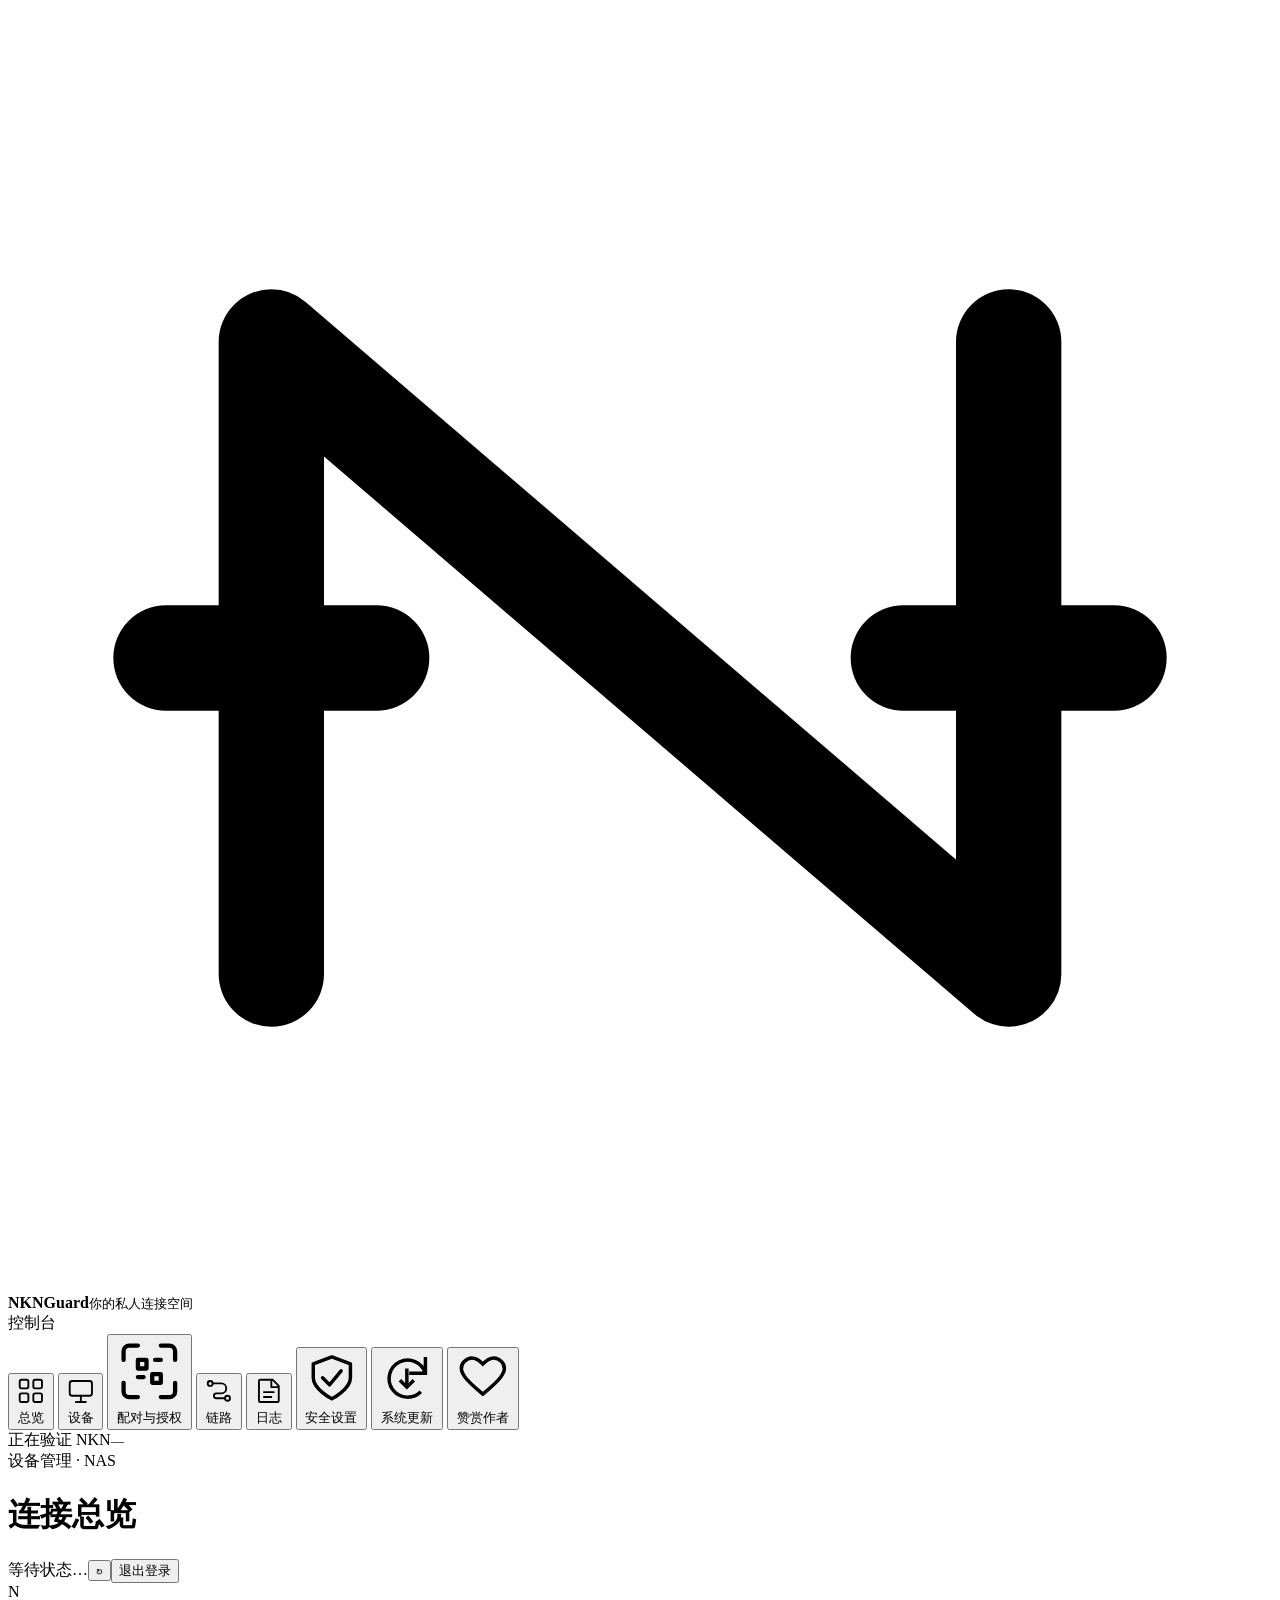
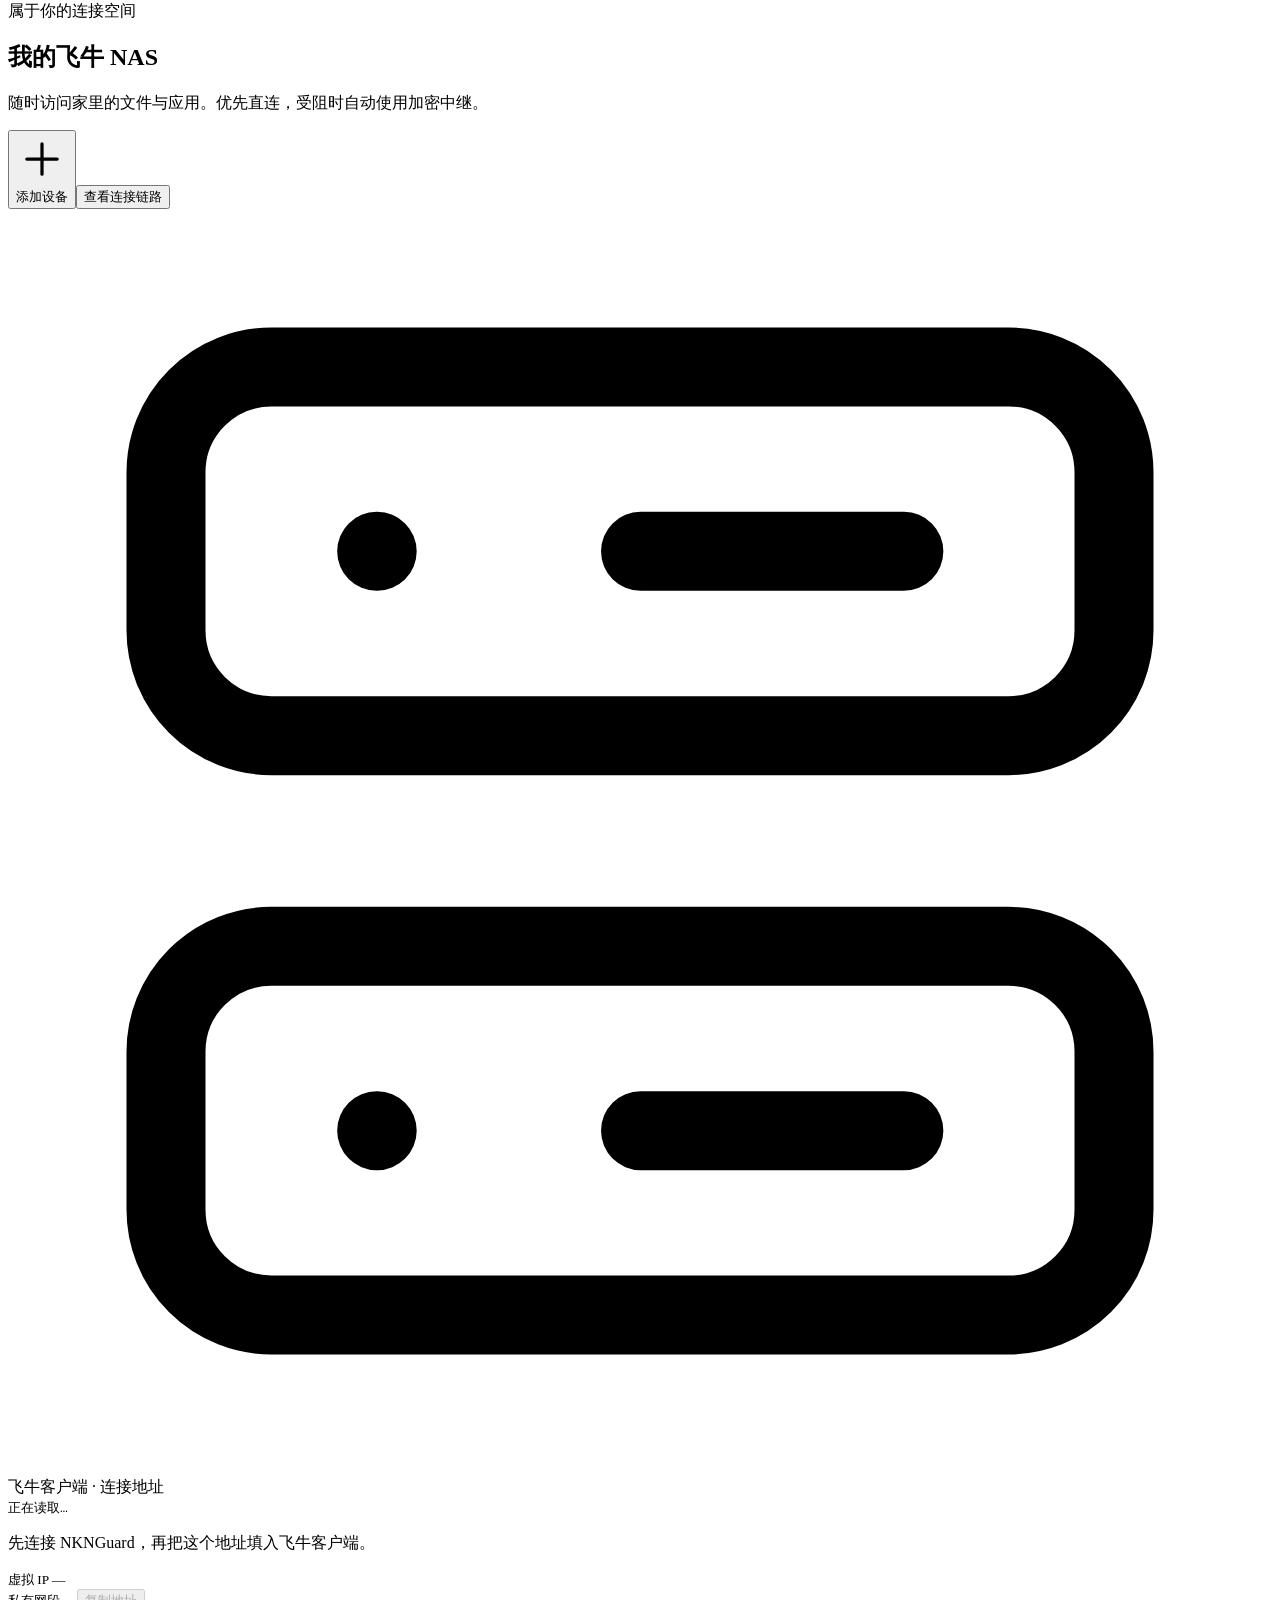
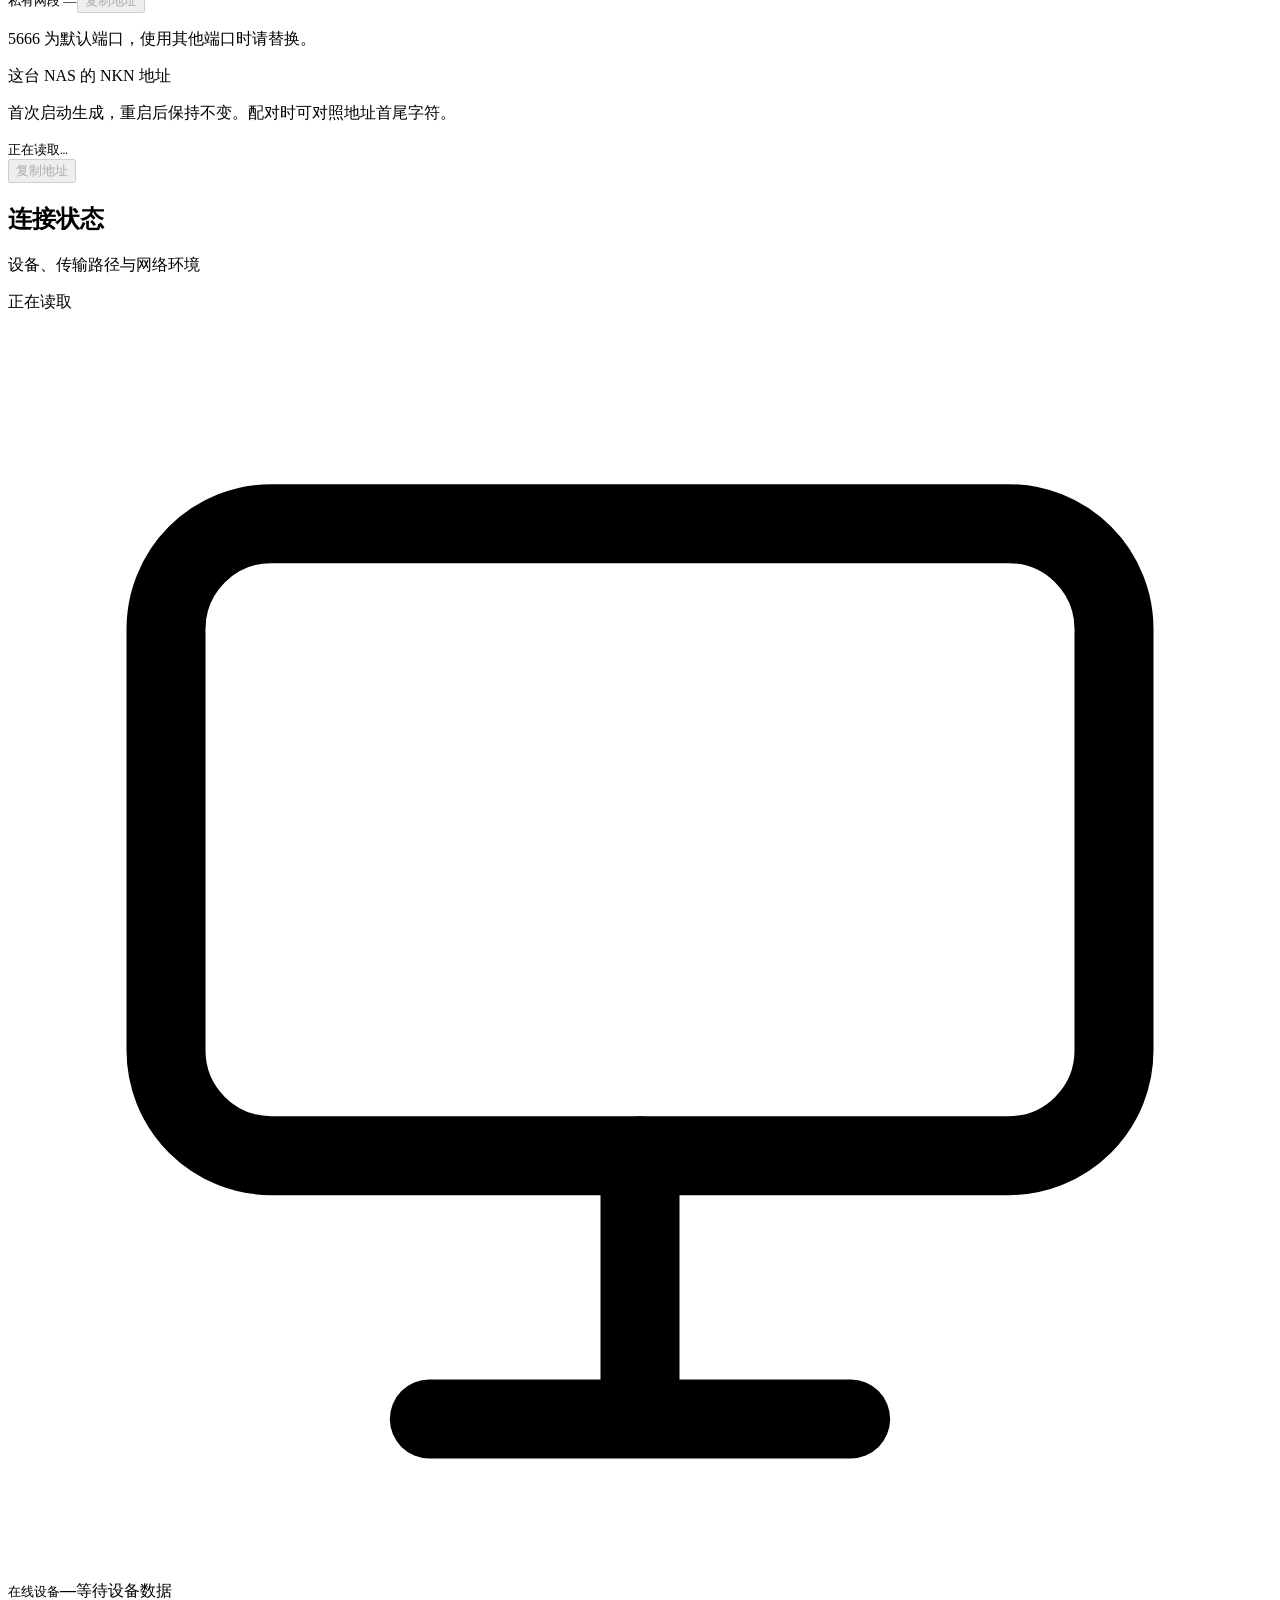
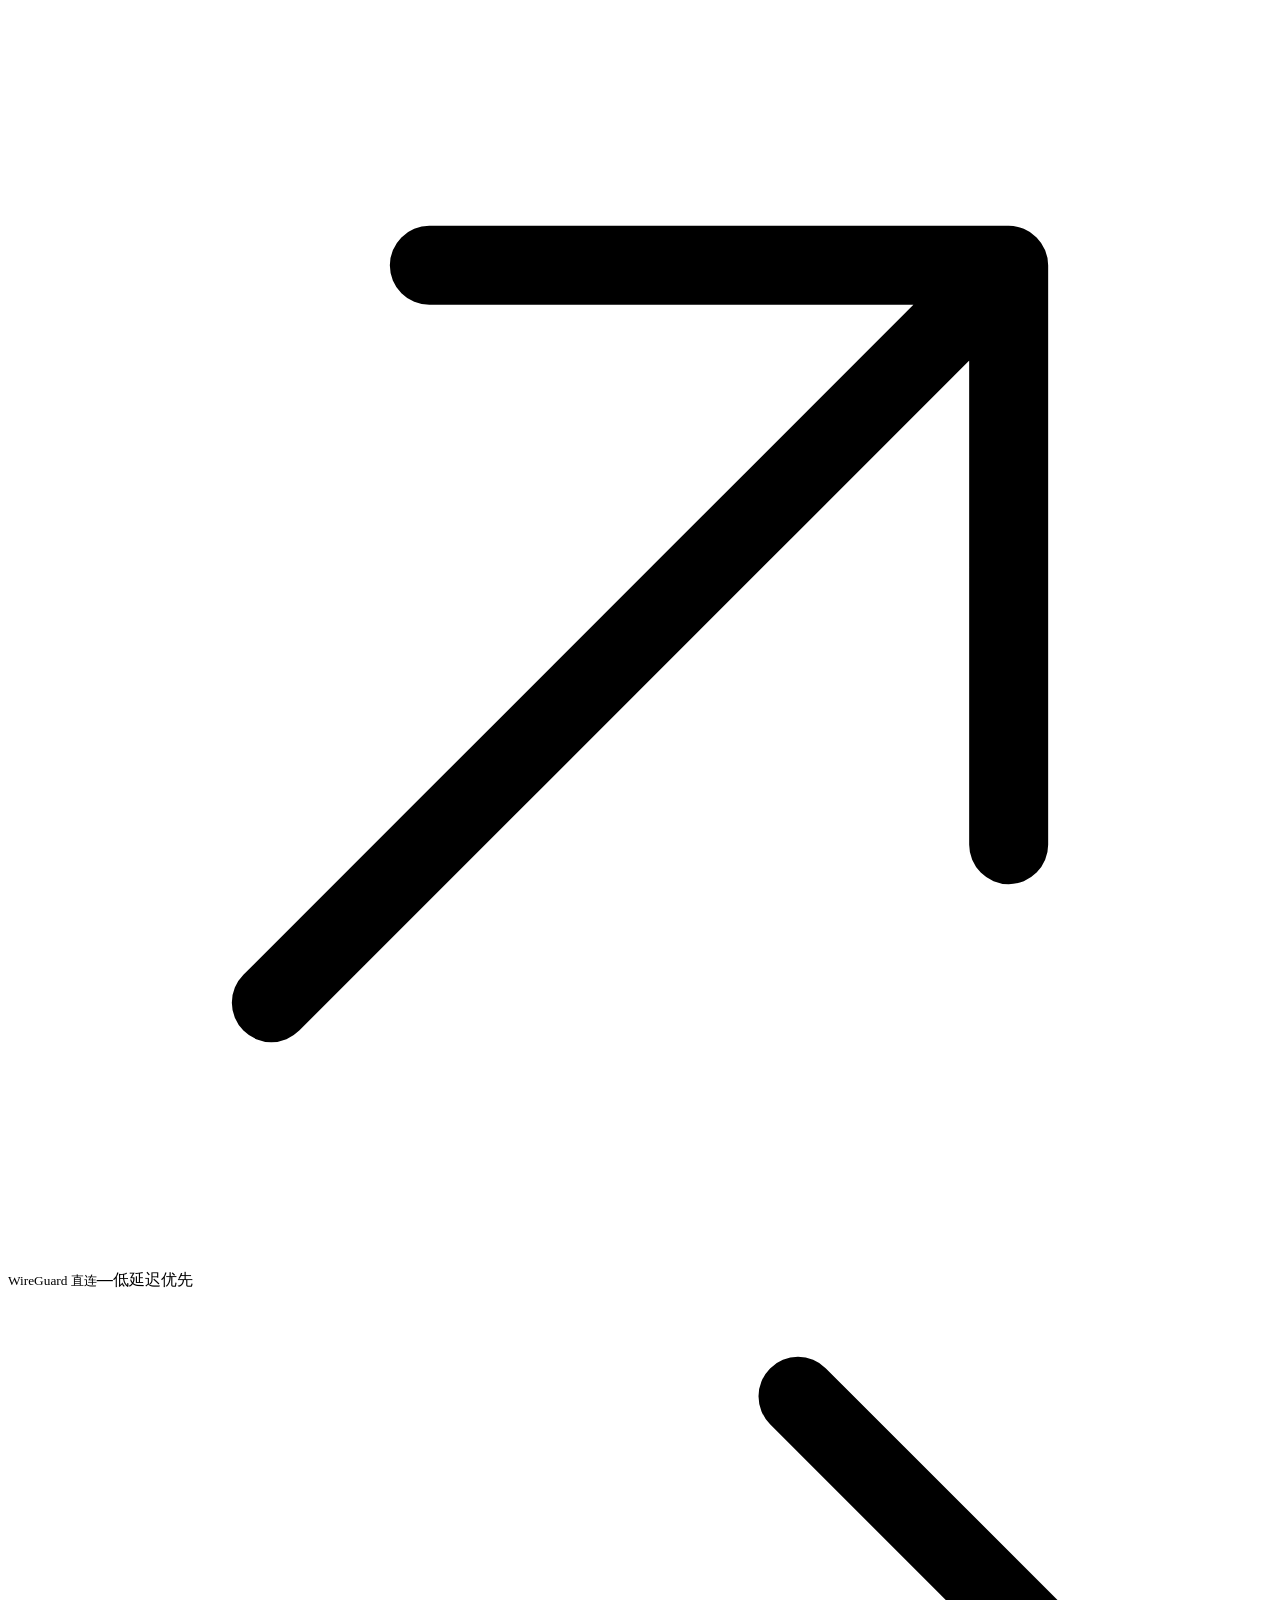
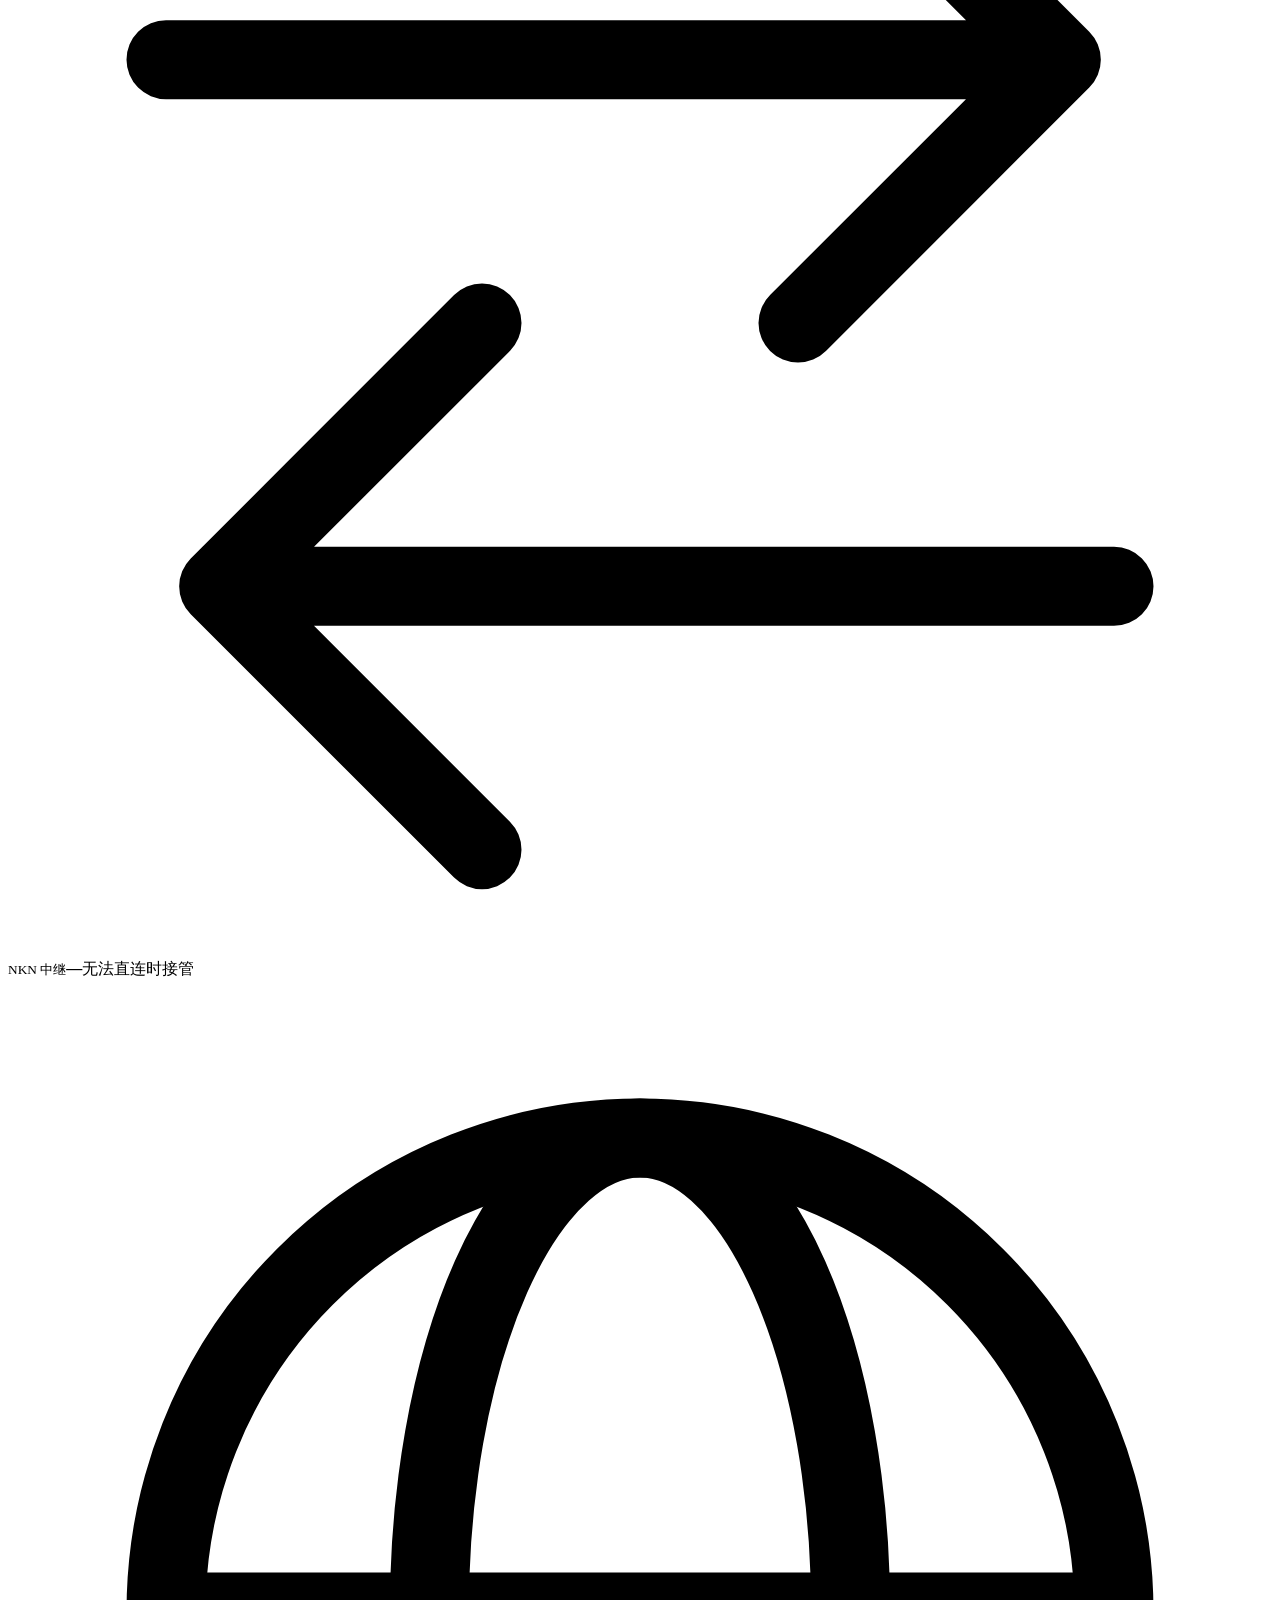
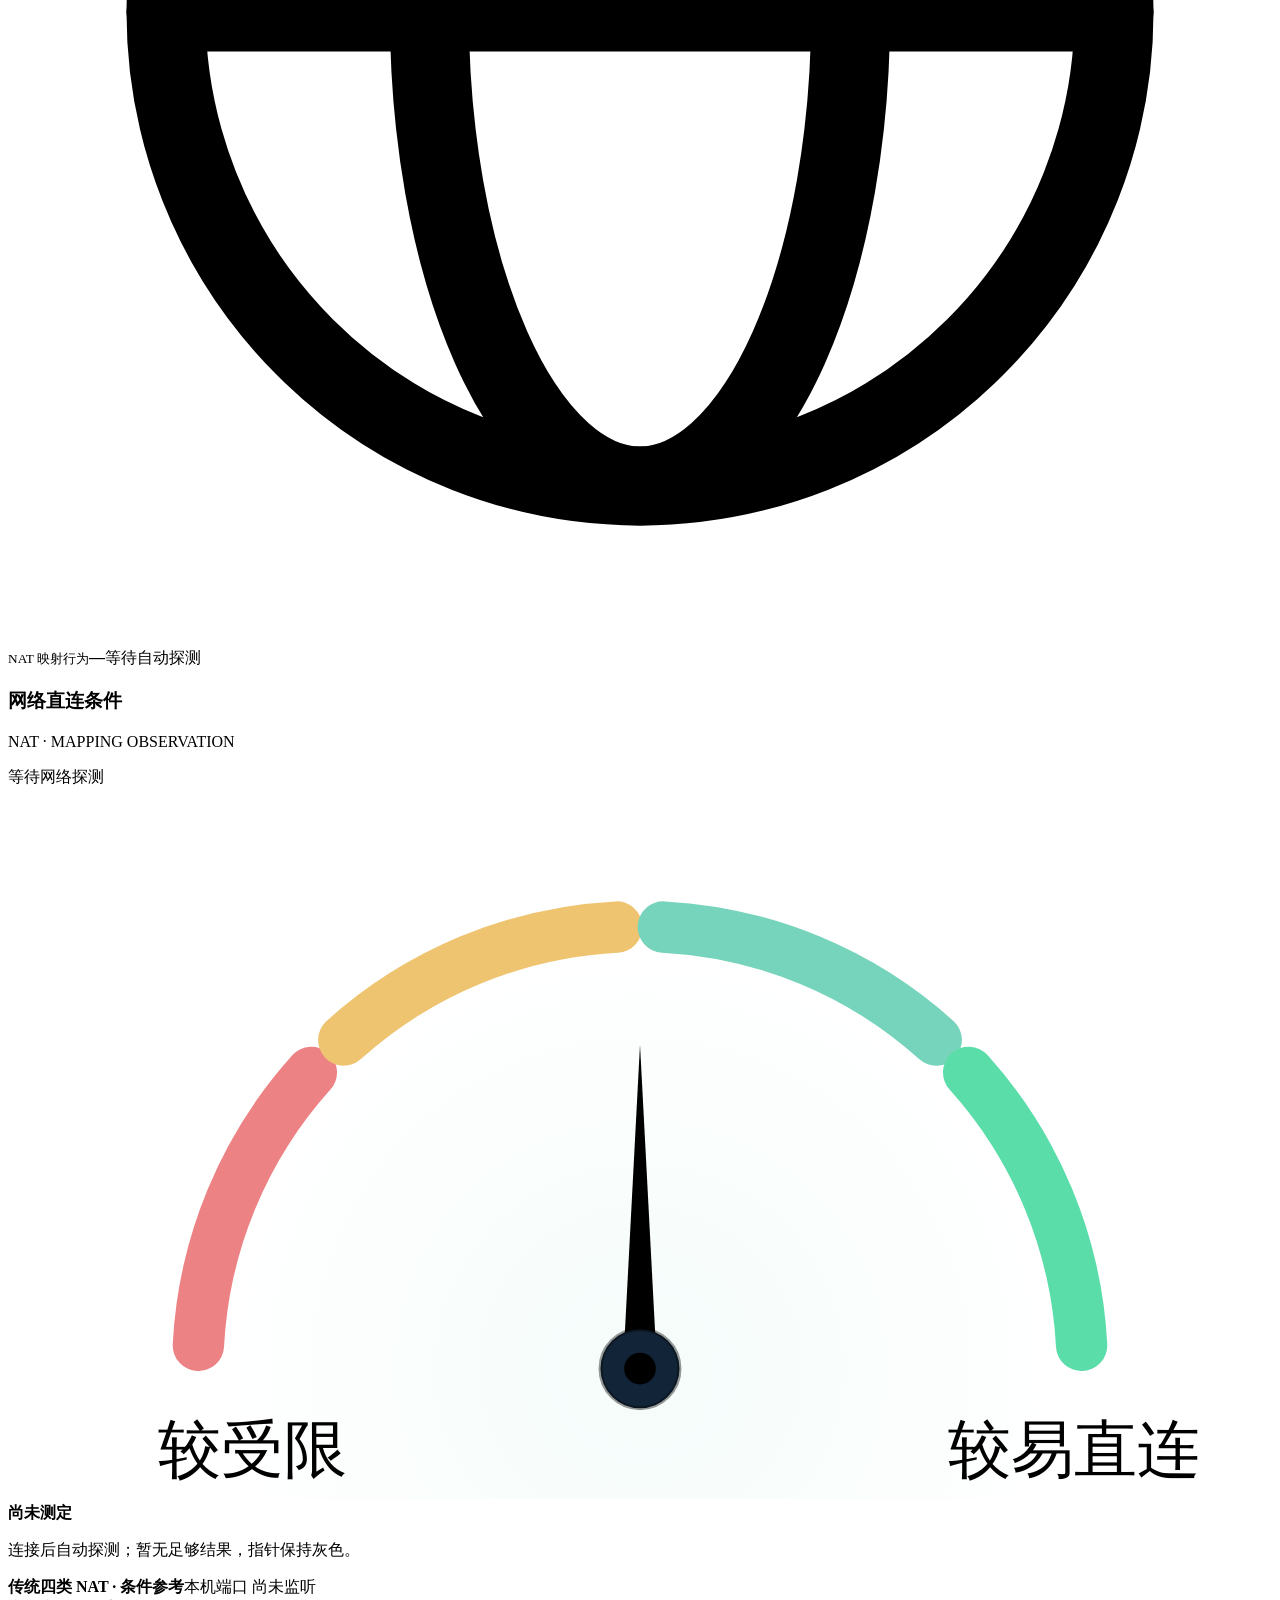
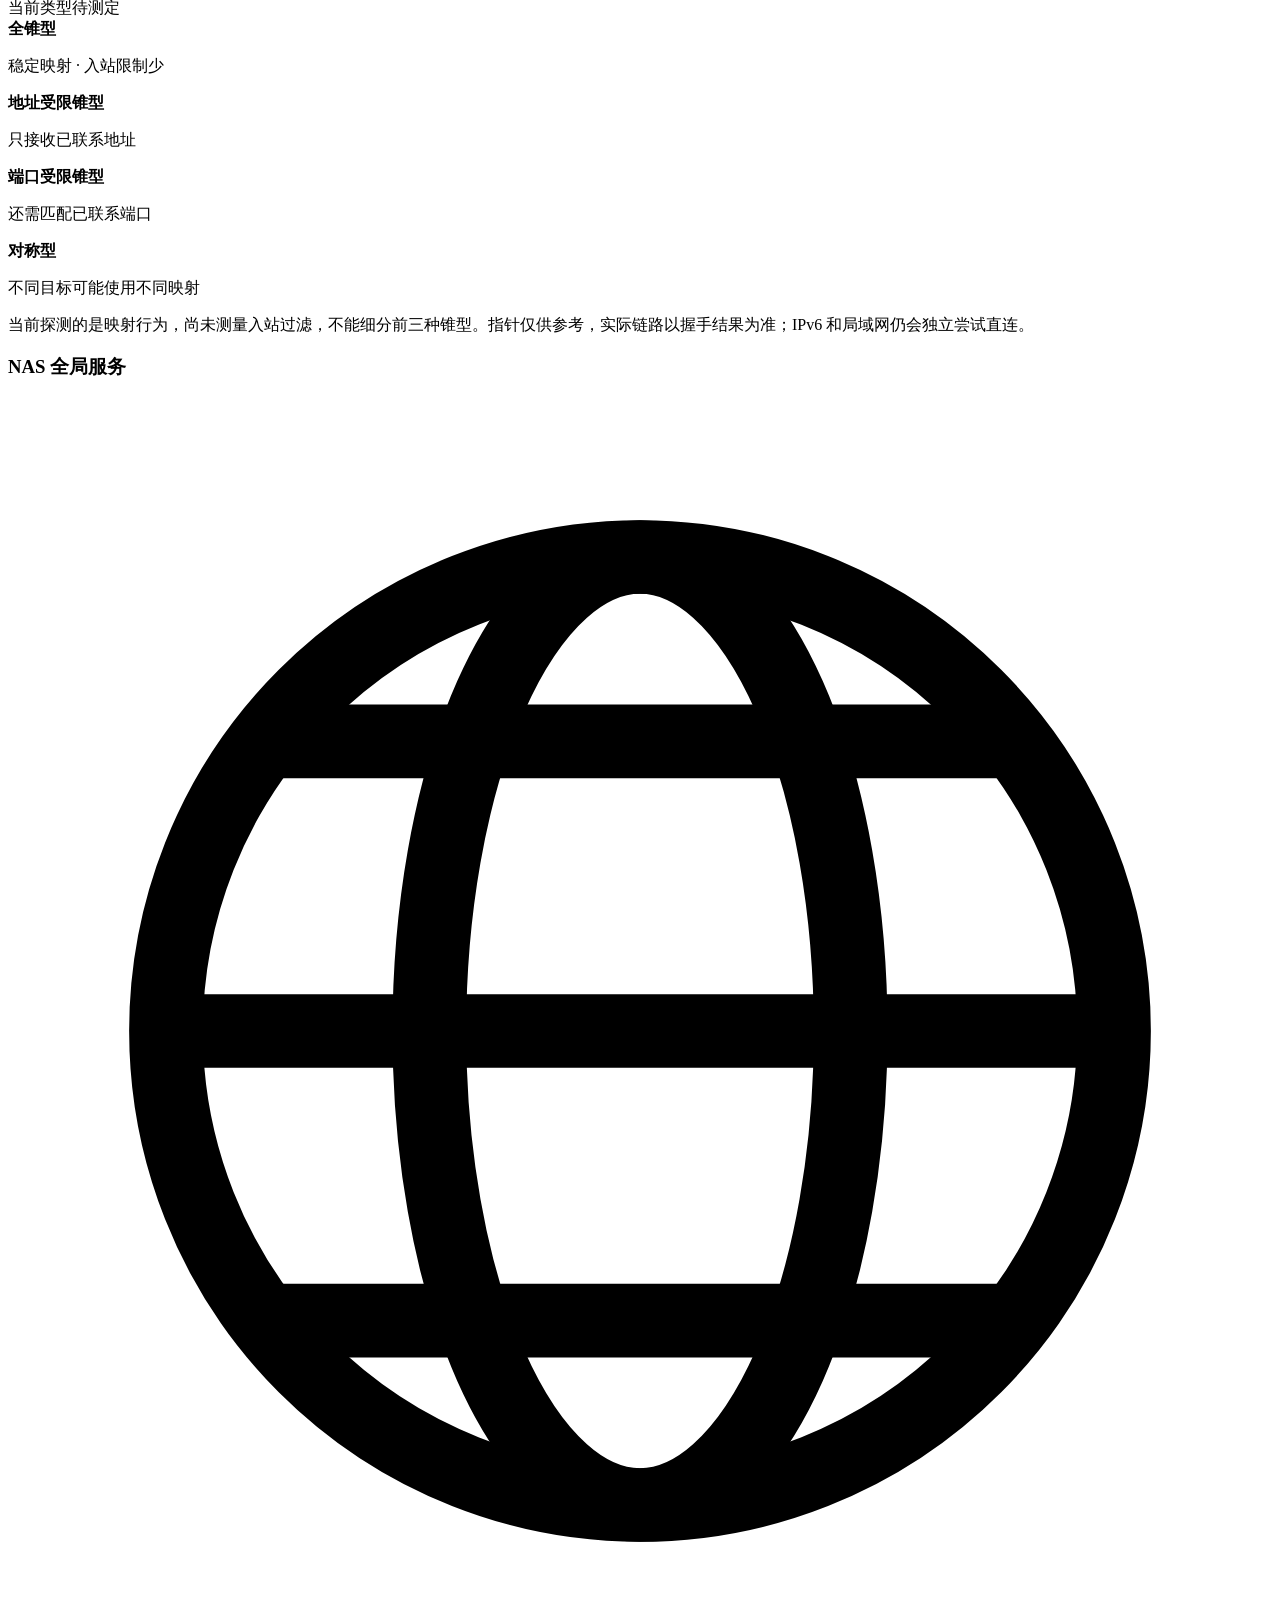
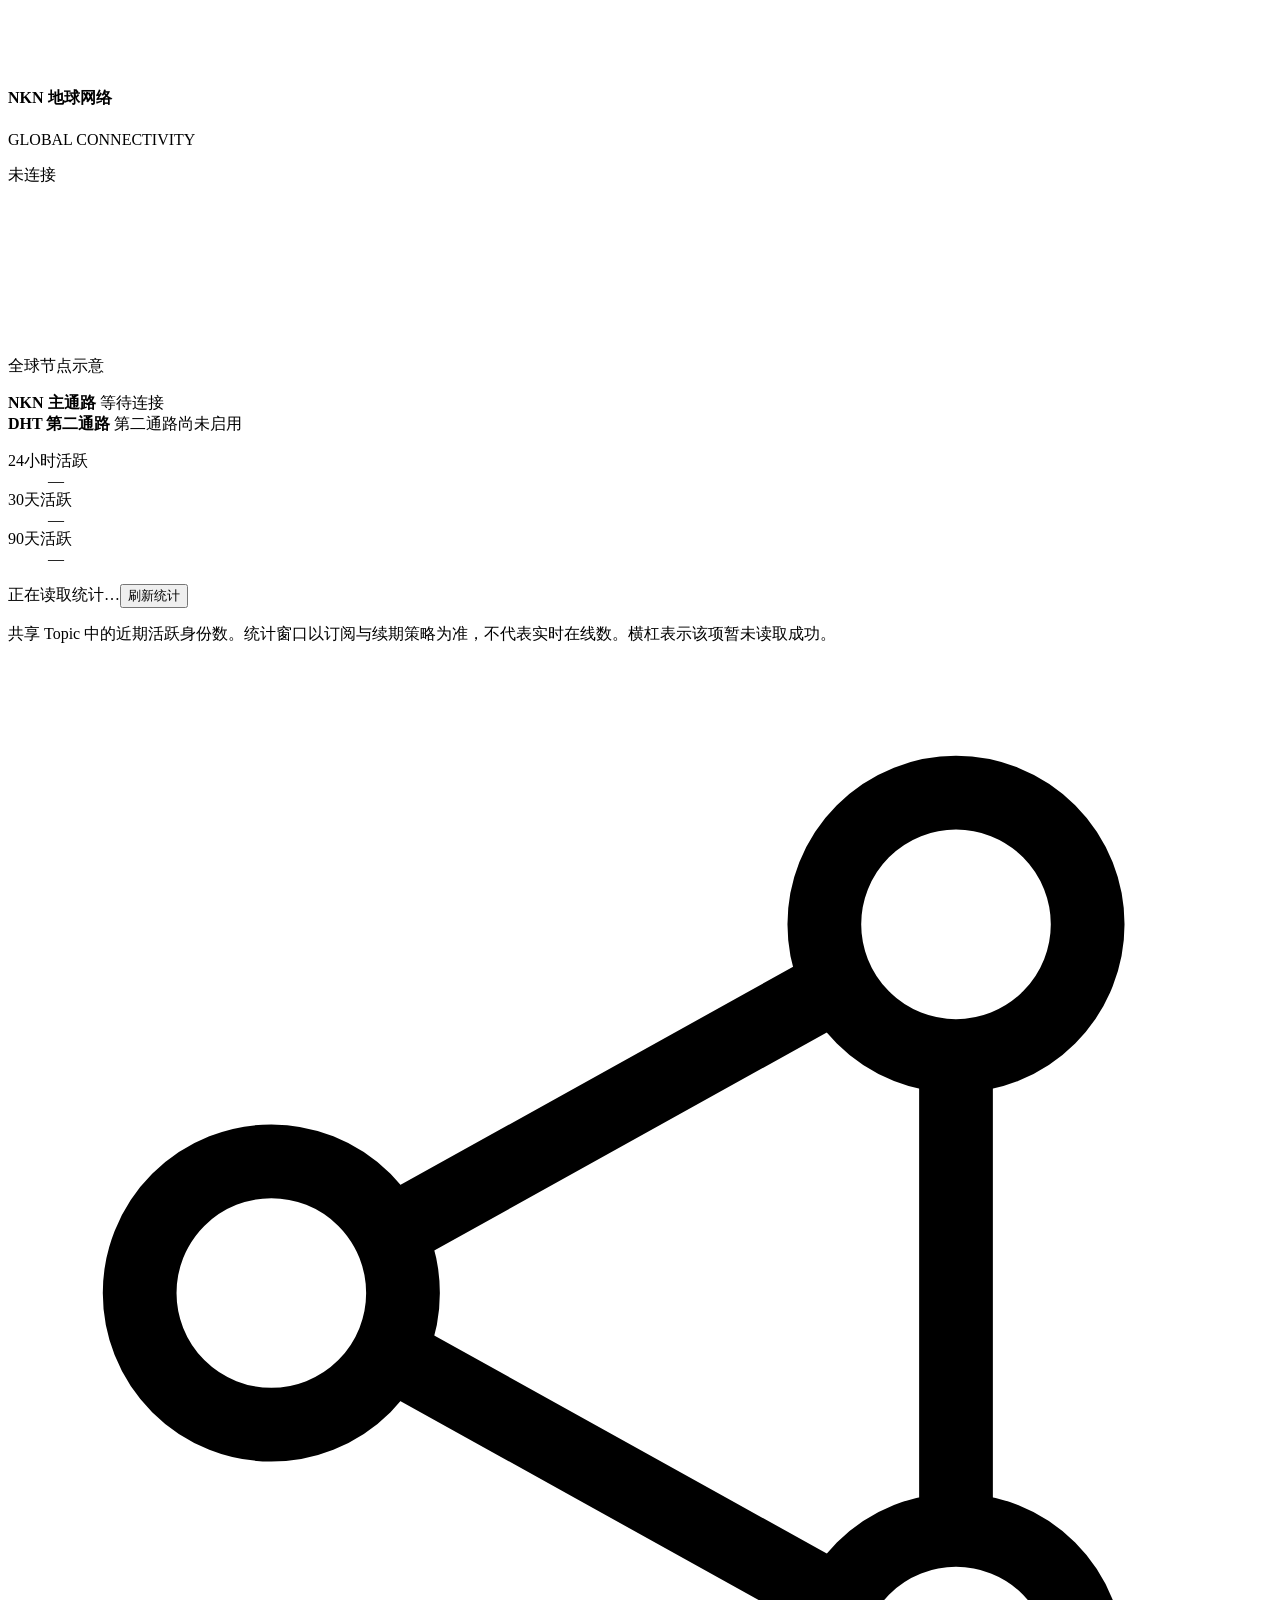
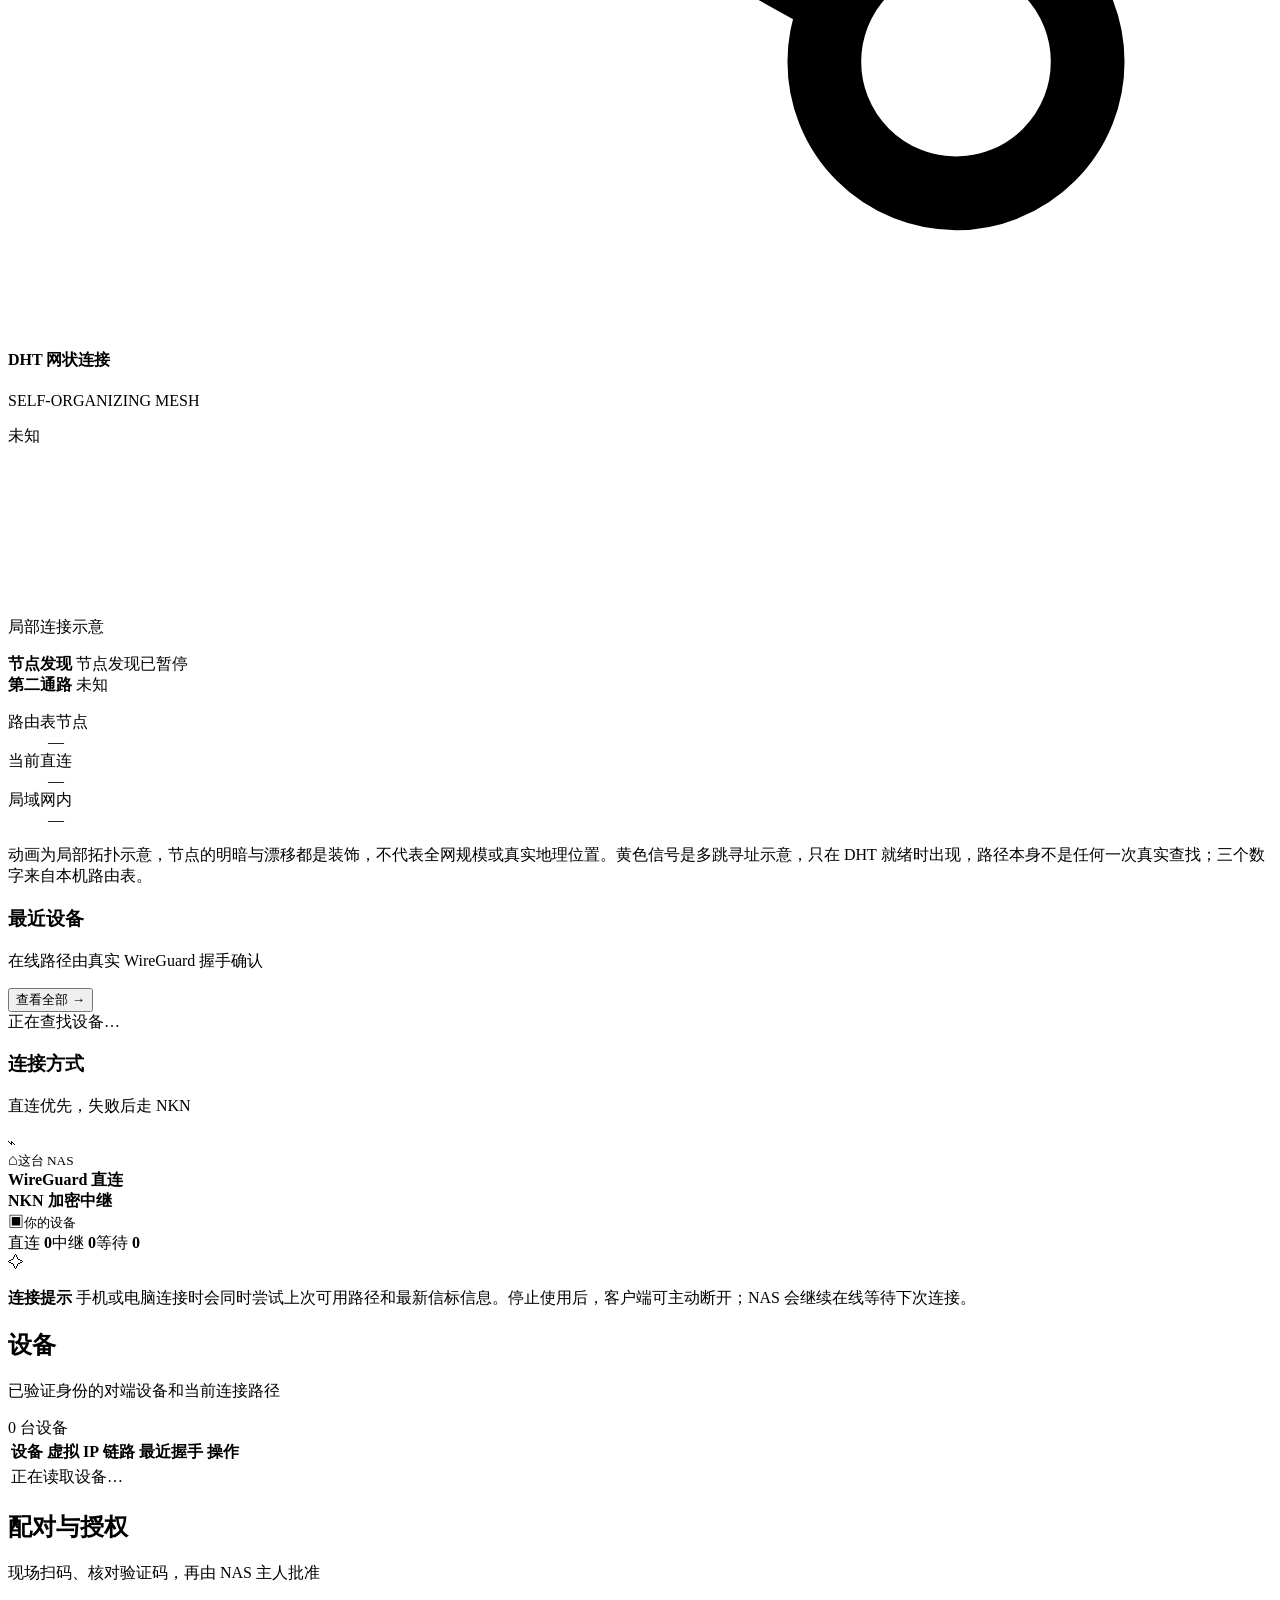
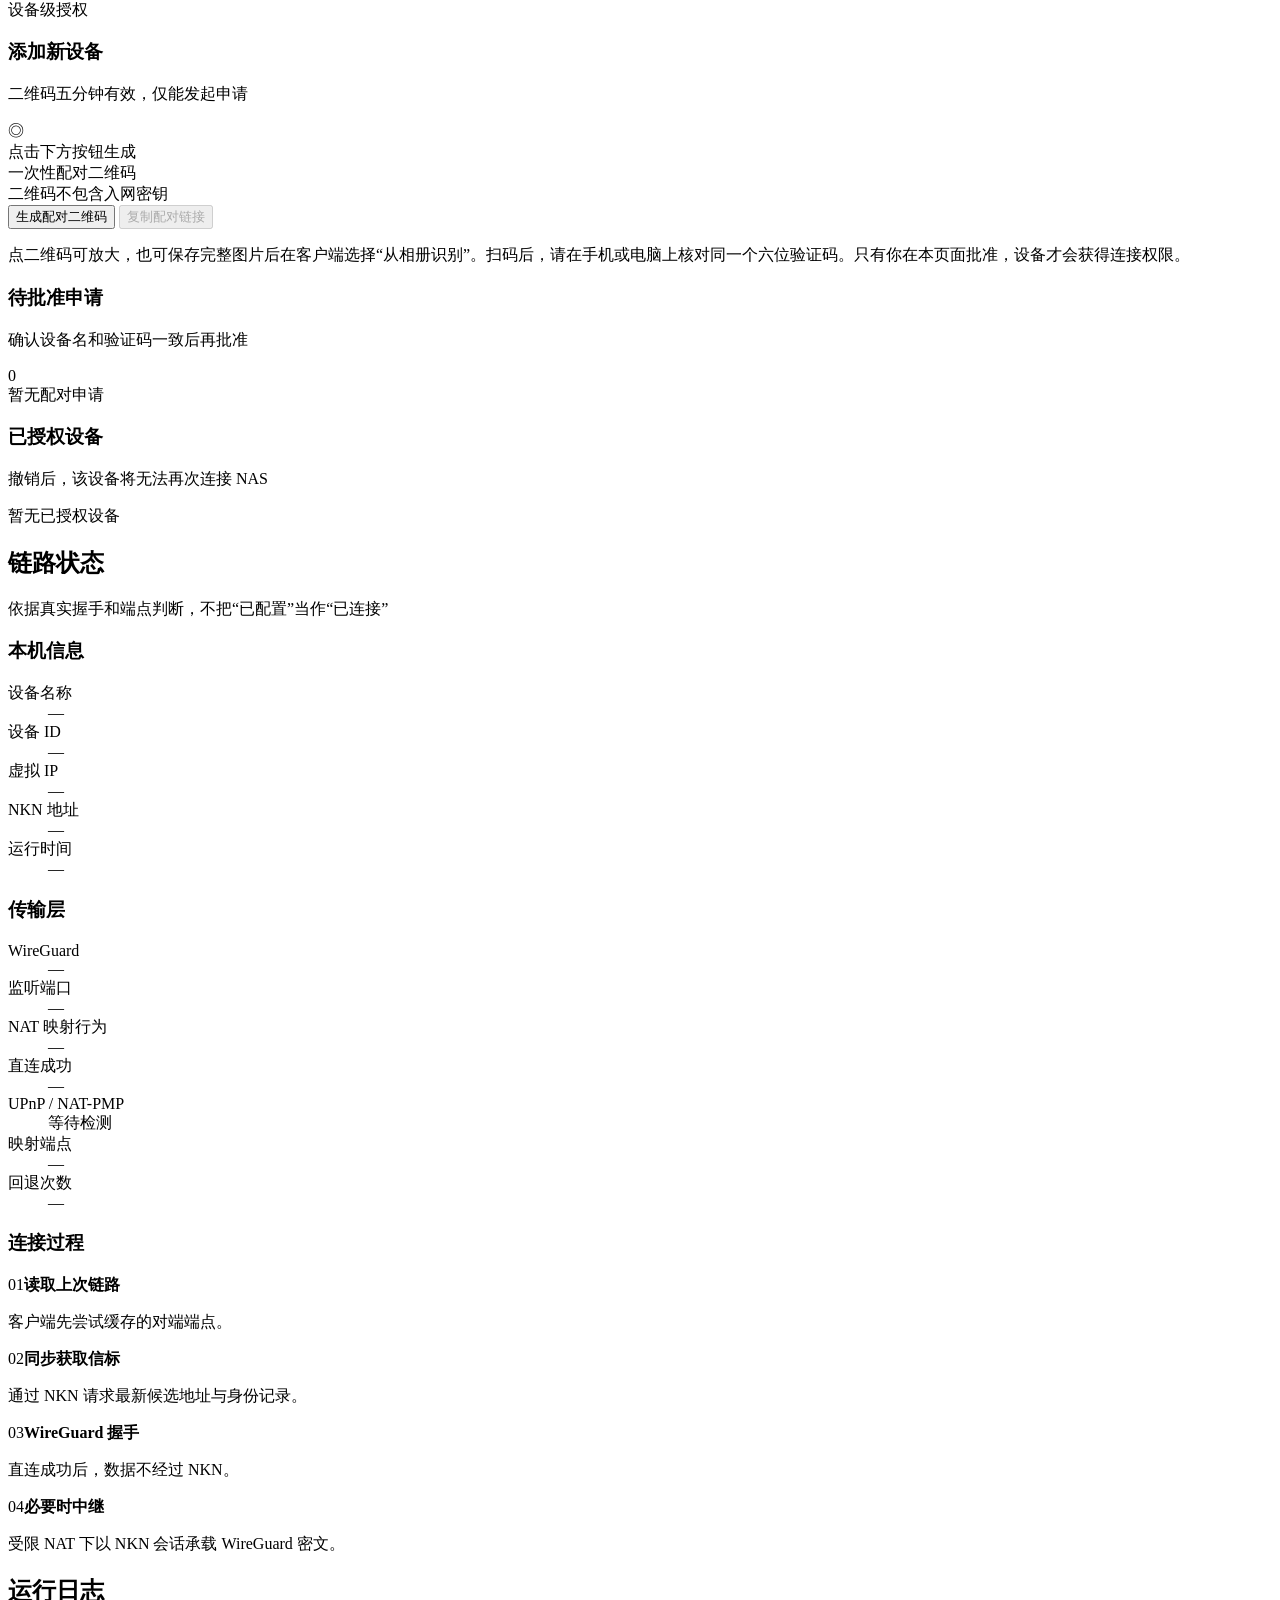
==== commit 711f8d9b: "fix: dashboard donation loading, aligned cards and usage refresh" ====
--- a/internal/app/dashboard/index.html
+++ b/internal/app/dashboard/index.html
@@ -9,14 +9,13 @@
   <link rel="stylesheet" href="/pairing.css">
   <link rel="stylesheet" href="/identity.css">
   <link rel="stylesheet" href="/security.css">
-  <link rel="stylesheet" href="/usage.css">
   <link rel="stylesheet" href="/network-animation.css">
   <link rel="stylesheet" href="/shell.css">
+  <link rel="stylesheet" href="/nat-gauge.css">
   <link rel="stylesheet" href="/support.css">
-  <link rel="stylesheet" href="/nat-gauge.css">
   <script src="/session.js" defer></script>
+  <script src="/support.js" defer></script>
   <script src="/nat-gauge.js" defer></script>
-  <script src="/support.js" defer></script>
   <script src="/updates.js" defer></script>
   <script src="/app.js" defer></script>
   <script src="/network-animation.js" type="module"></script>
@@ -141,7 +140,8 @@
         </div>
       </dl>
 
-      <p class="net-card__note">共享 Topic 中的近期活跃身份数。统计窗口以订阅与续期策略为准，不代表实时在线数。</p>
+      <div class="net-usage-actions"><span id="network-usage-message" role="status">正在读取统计…</span><button class="secondary-button" id="refresh-usage">刷新统计</button></div>
+      <p class="net-card__note">共享 Topic 中的近期活跃身份数。统计窗口以订阅与续期策略为准，不代表实时在线数。横杠表示该项暂未读取成功。</p>
     </div>
   </article>
 <article class="net-card mesh-card" data-state="offline">
@@ -210,7 +210,6 @@
   </article>
   </div>
 </section>
-        <section class="panel usage-panel" aria-label="NKNGuard 使用人数"><div class="panel-head"><div><h3>NKNGuard 使用人数</h3><p>最近一段时间内运行过 NKNGuard 的设备数，来自 NKN 链上的匿名订阅</p></div><button class="secondary-button" id="refresh-usage">刷新</button></div><div class="usage-grid"><div><small>24 小时</small><strong id="usage-day">—</strong></div><div><small>30 天</small><strong id="usage-month">—</strong></div><div><small>90 天</small><strong id="usage-quarter">—</strong></div></div><p class="usage-note" id="usage-note">正在读取…</p></section>
         <div class="content-grid"><section class="panel device-panel"><div class="panel-head"><div><h3>最近设备</h3><p>在线路径由真实 WireGuard 握手确认</p></div><button class="text-button" data-go="devices">查看全部 →</button></div><div id="recent-devices" class="device-list"><div class="empty">正在查找设备…</div></div></section><section class="panel connection-panel"><div class="panel-head"><div><h3>连接方式</h3><p>直连优先，失败后走 NKN</p></div><span class="connection-symbol">⌁</span></div><div class="route-visual"><div class="route-end"><span>⌂</span><small>这台 NAS</small></div><div class="route-lines"><div class="route-line direct"><span class="route-dot"></span><b>WireGuard 直连</b></div><div class="route-line relay"><span class="route-dot"></span><b>NKN 加密中继</b></div></div><div class="route-end client"><span>▣</span><small>你的设备</small></div></div><div class="route-footer"><span><i class="legend direct-color"></i>直连 <b id="route-direct">0</b></span><span><i class="legend relay-color"></i>中继 <b id="route-relay">0</b></span><span><i class="legend idle-color"></i>等待 <b id="route-idle">0</b></span></div></section></div>
         <div class="info-strip"><span>✧</span><p><strong>连接提示</strong> 手机或电脑连接时会同时尝试上次可用路径和最新信标信息。停止使用后，客户端可主动断开；NAS 会继续在线等待下次连接。</p></div>
       </section>
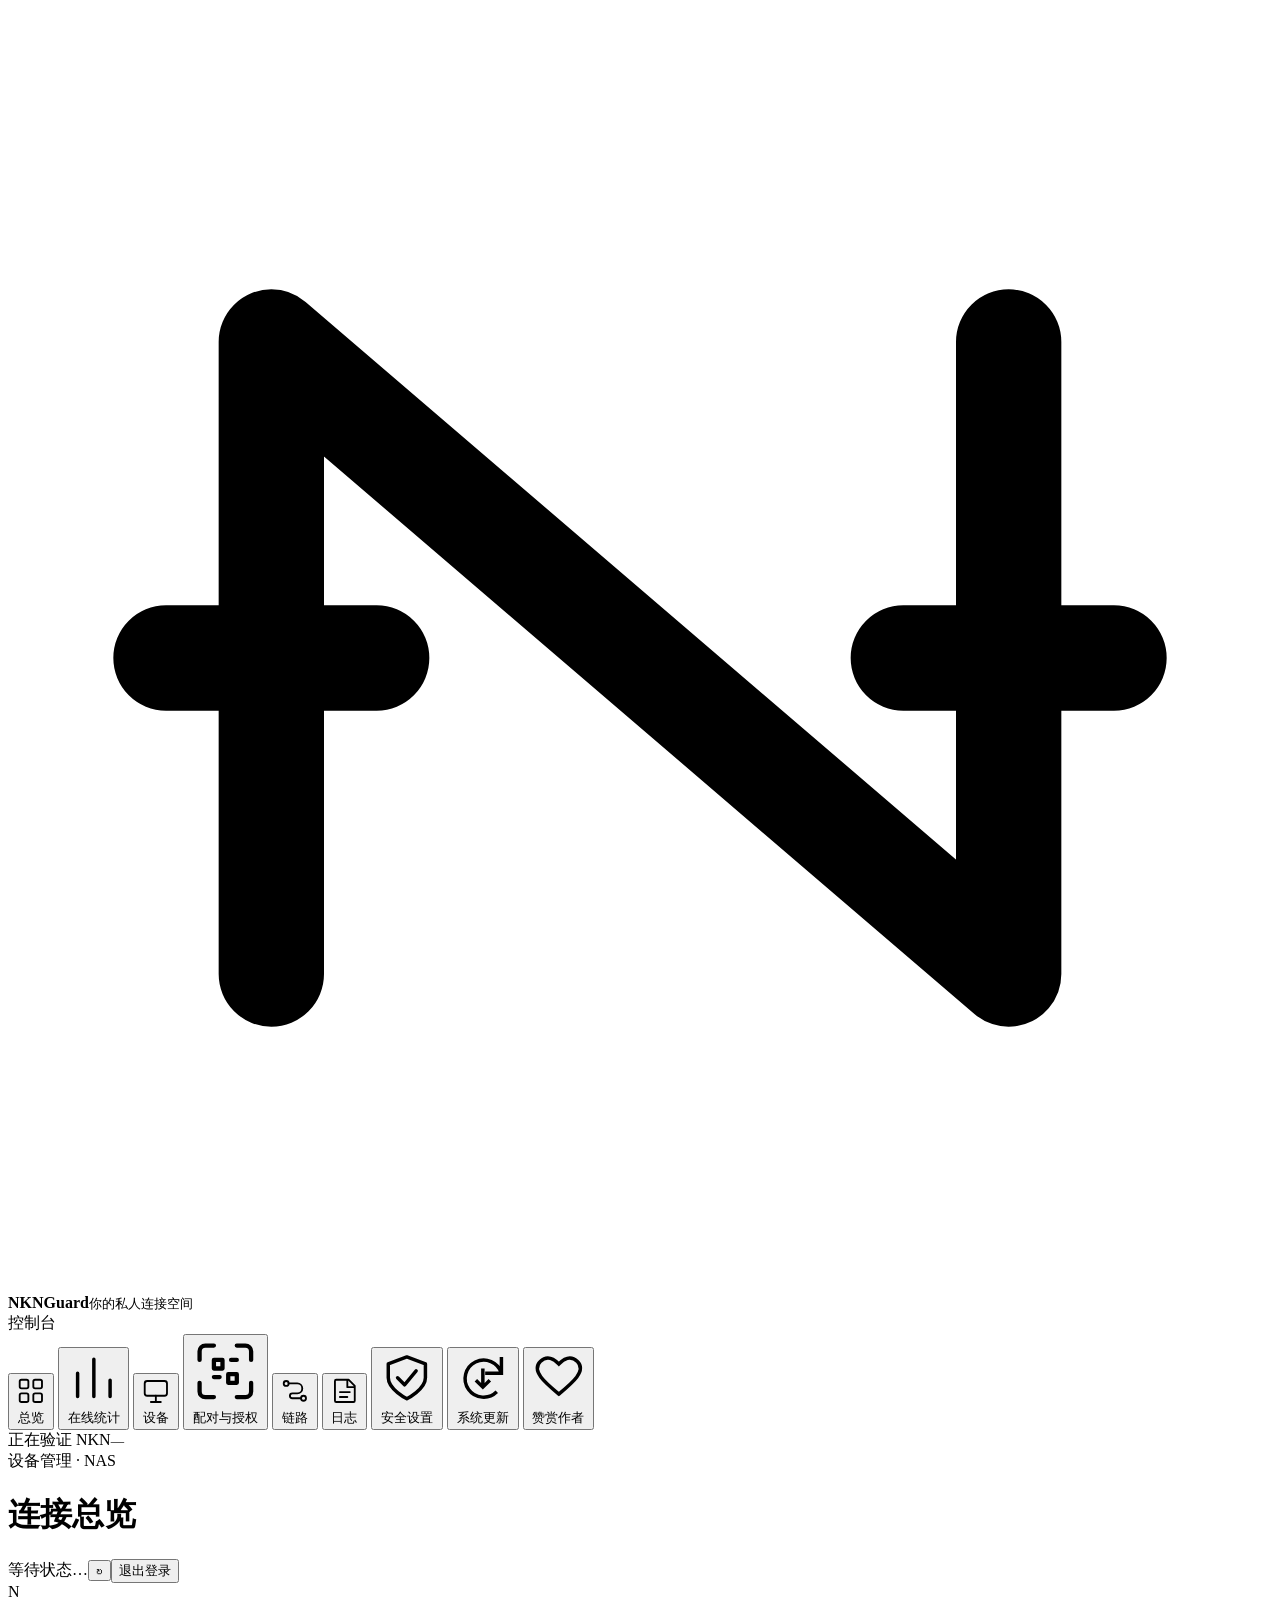
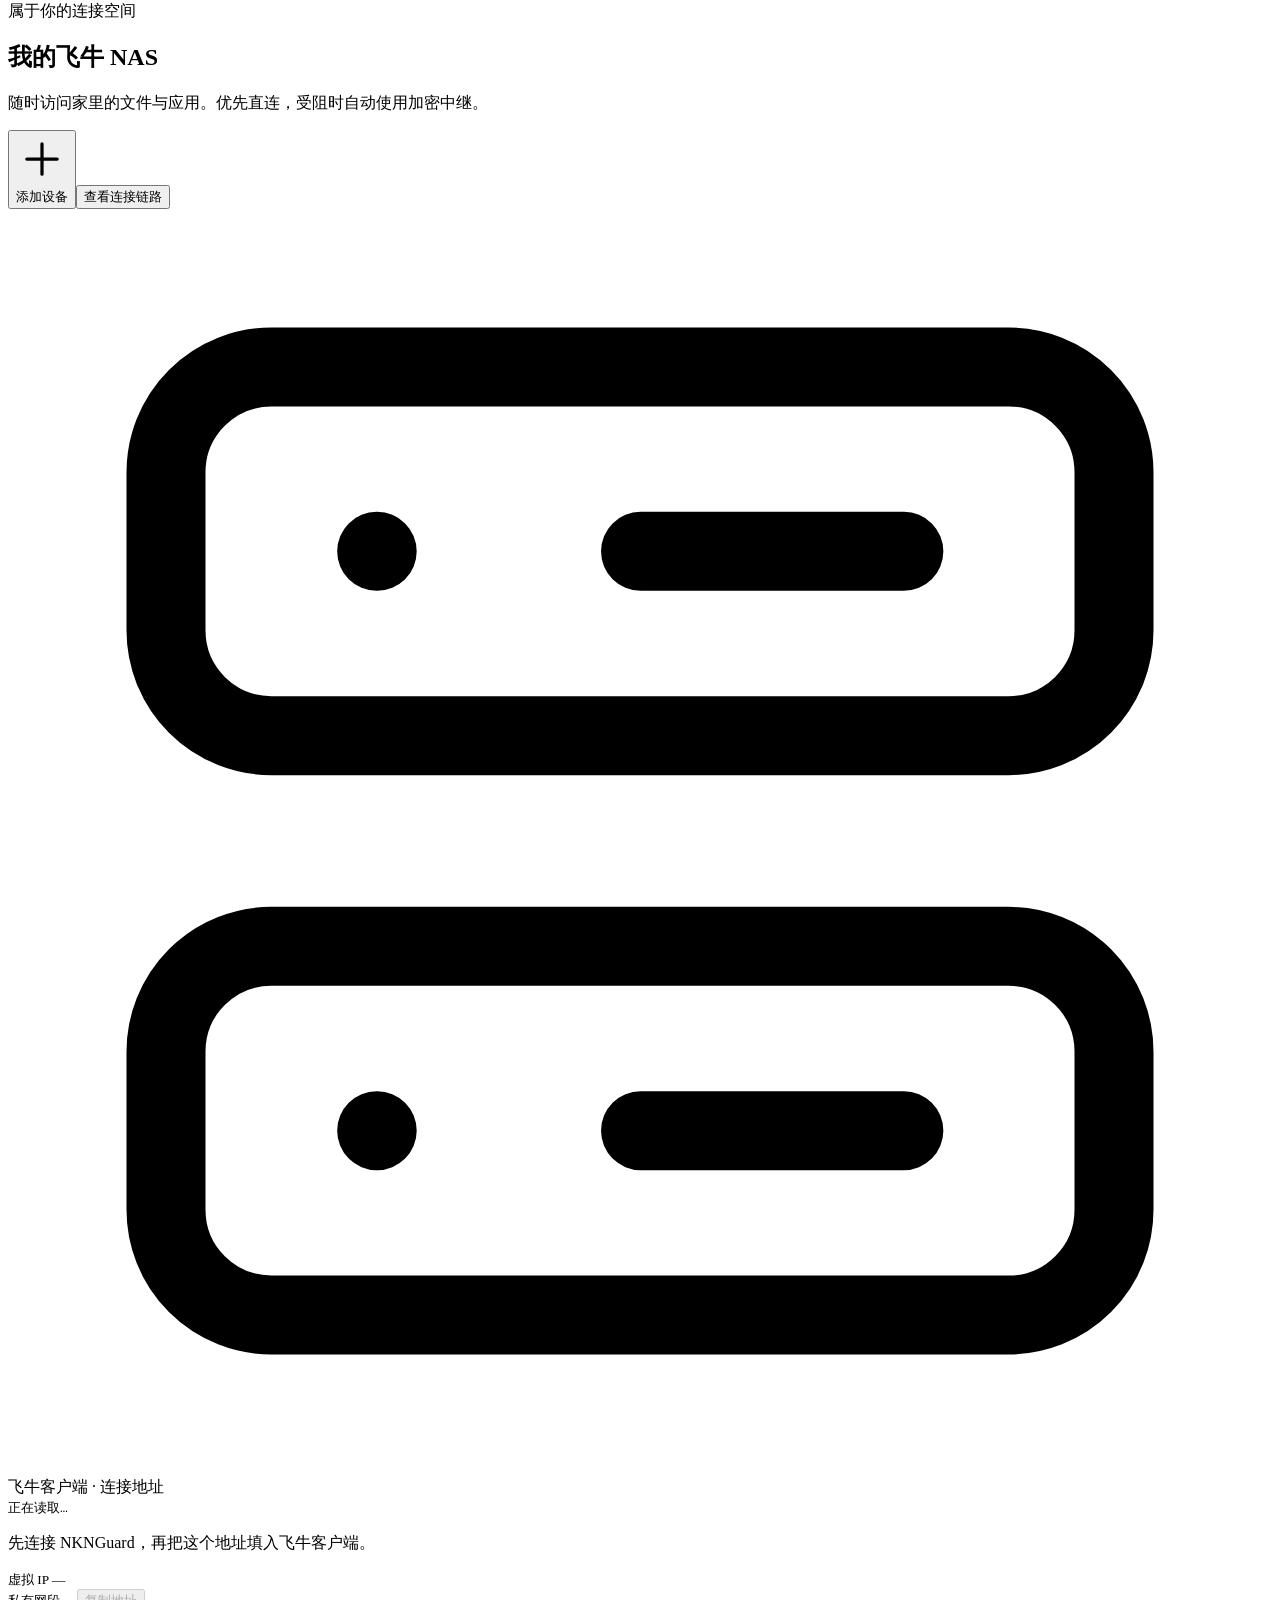
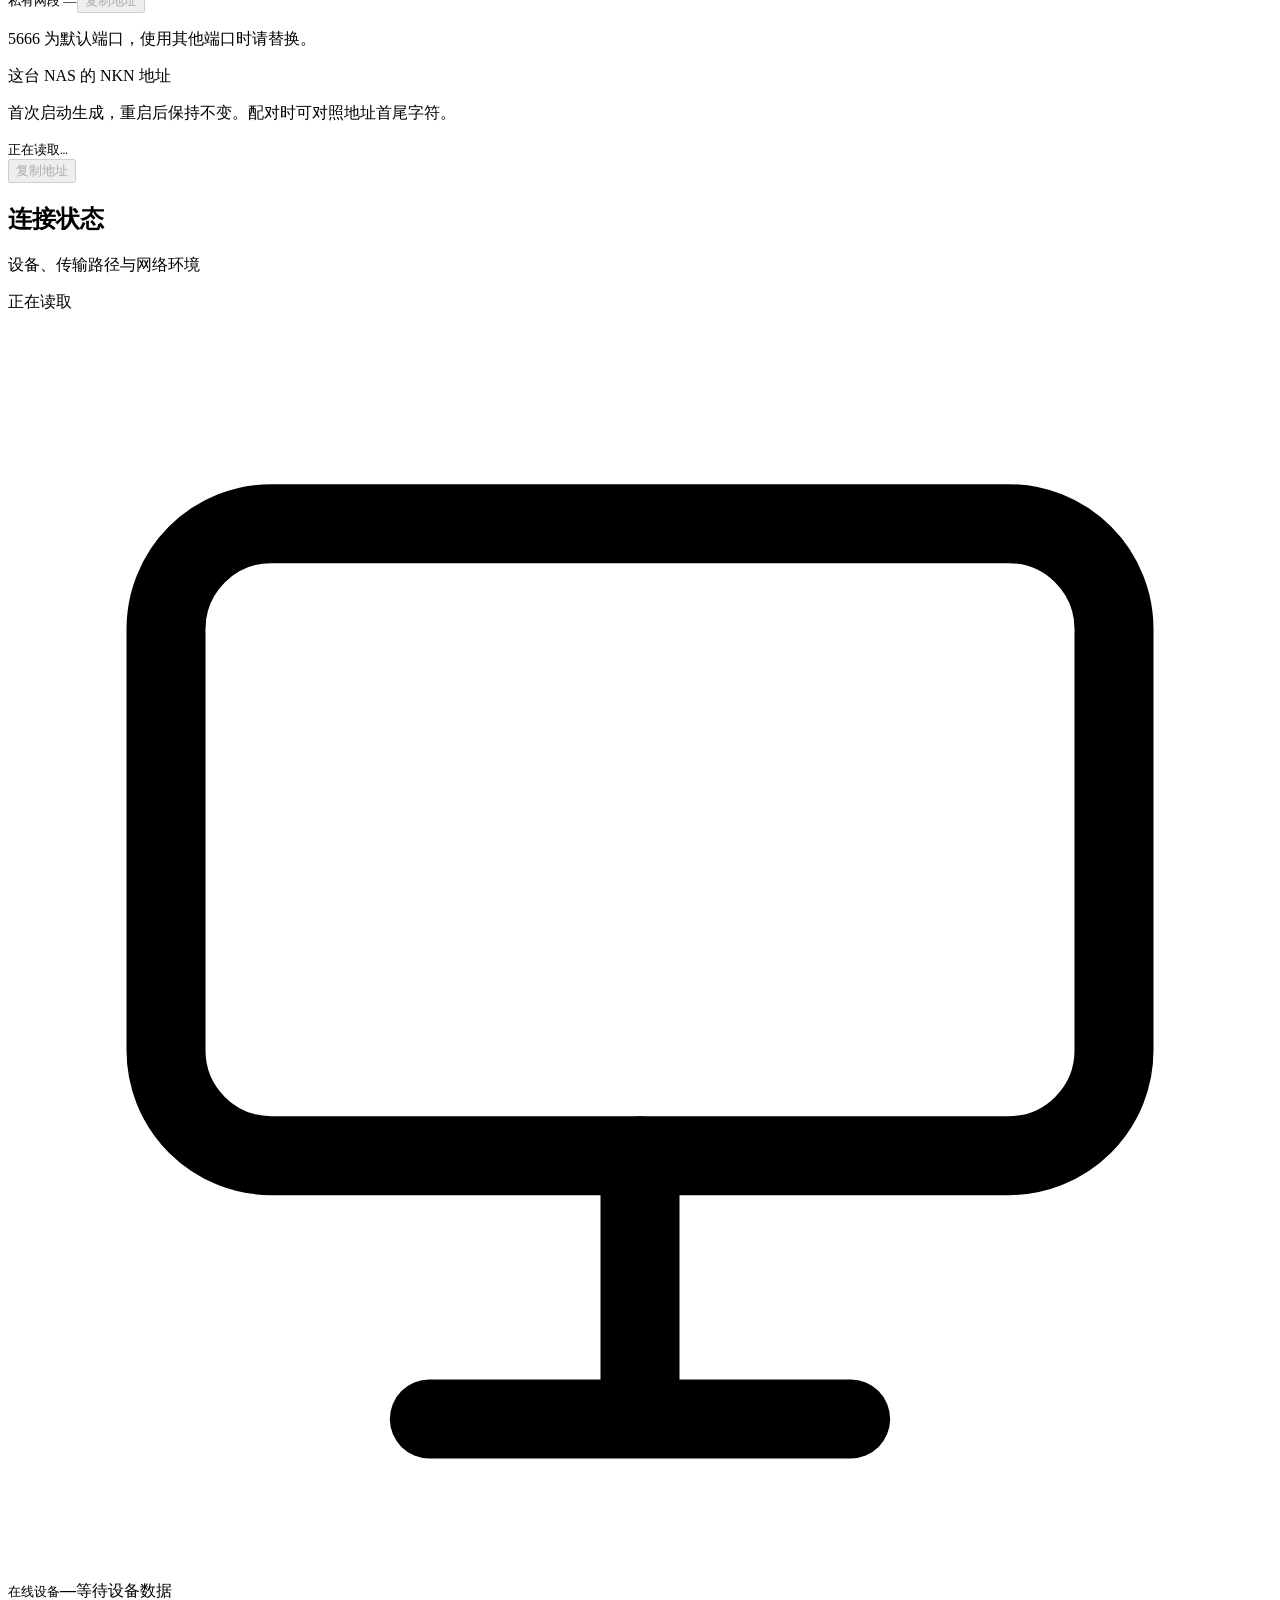
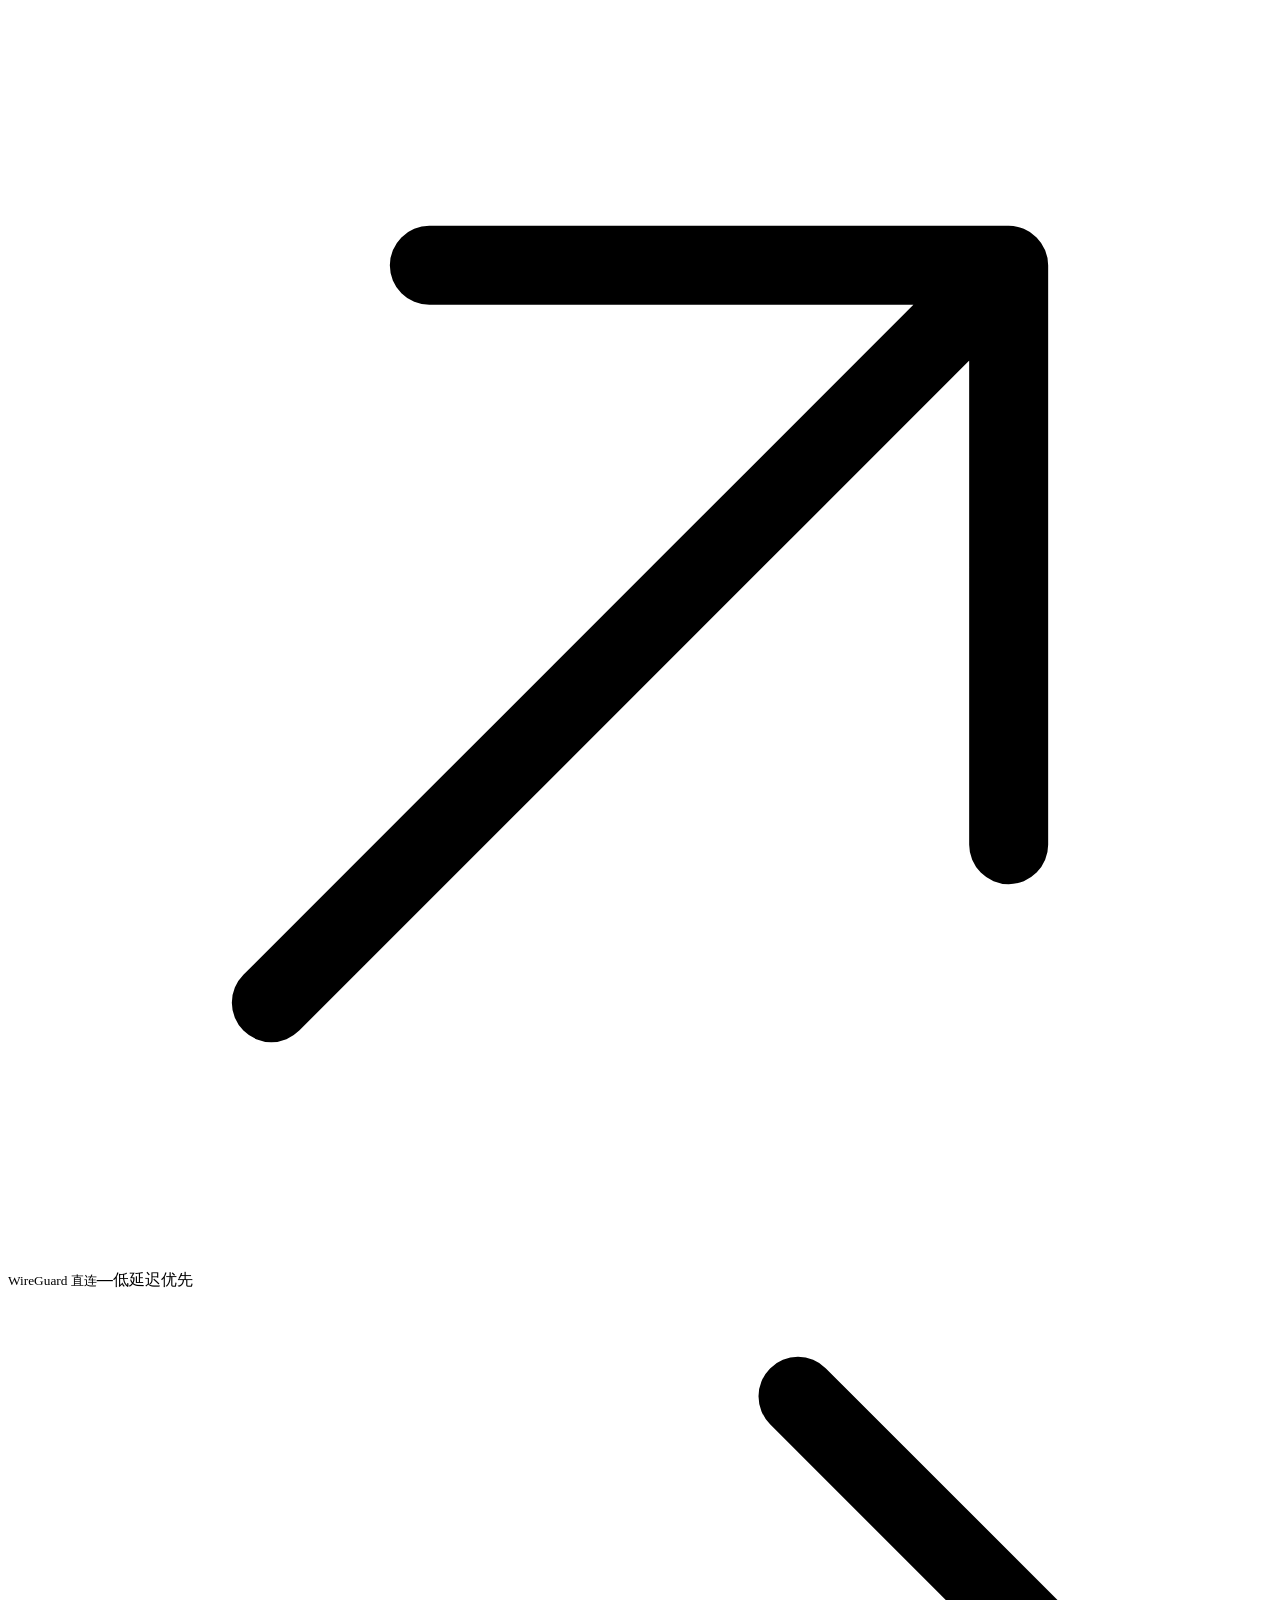
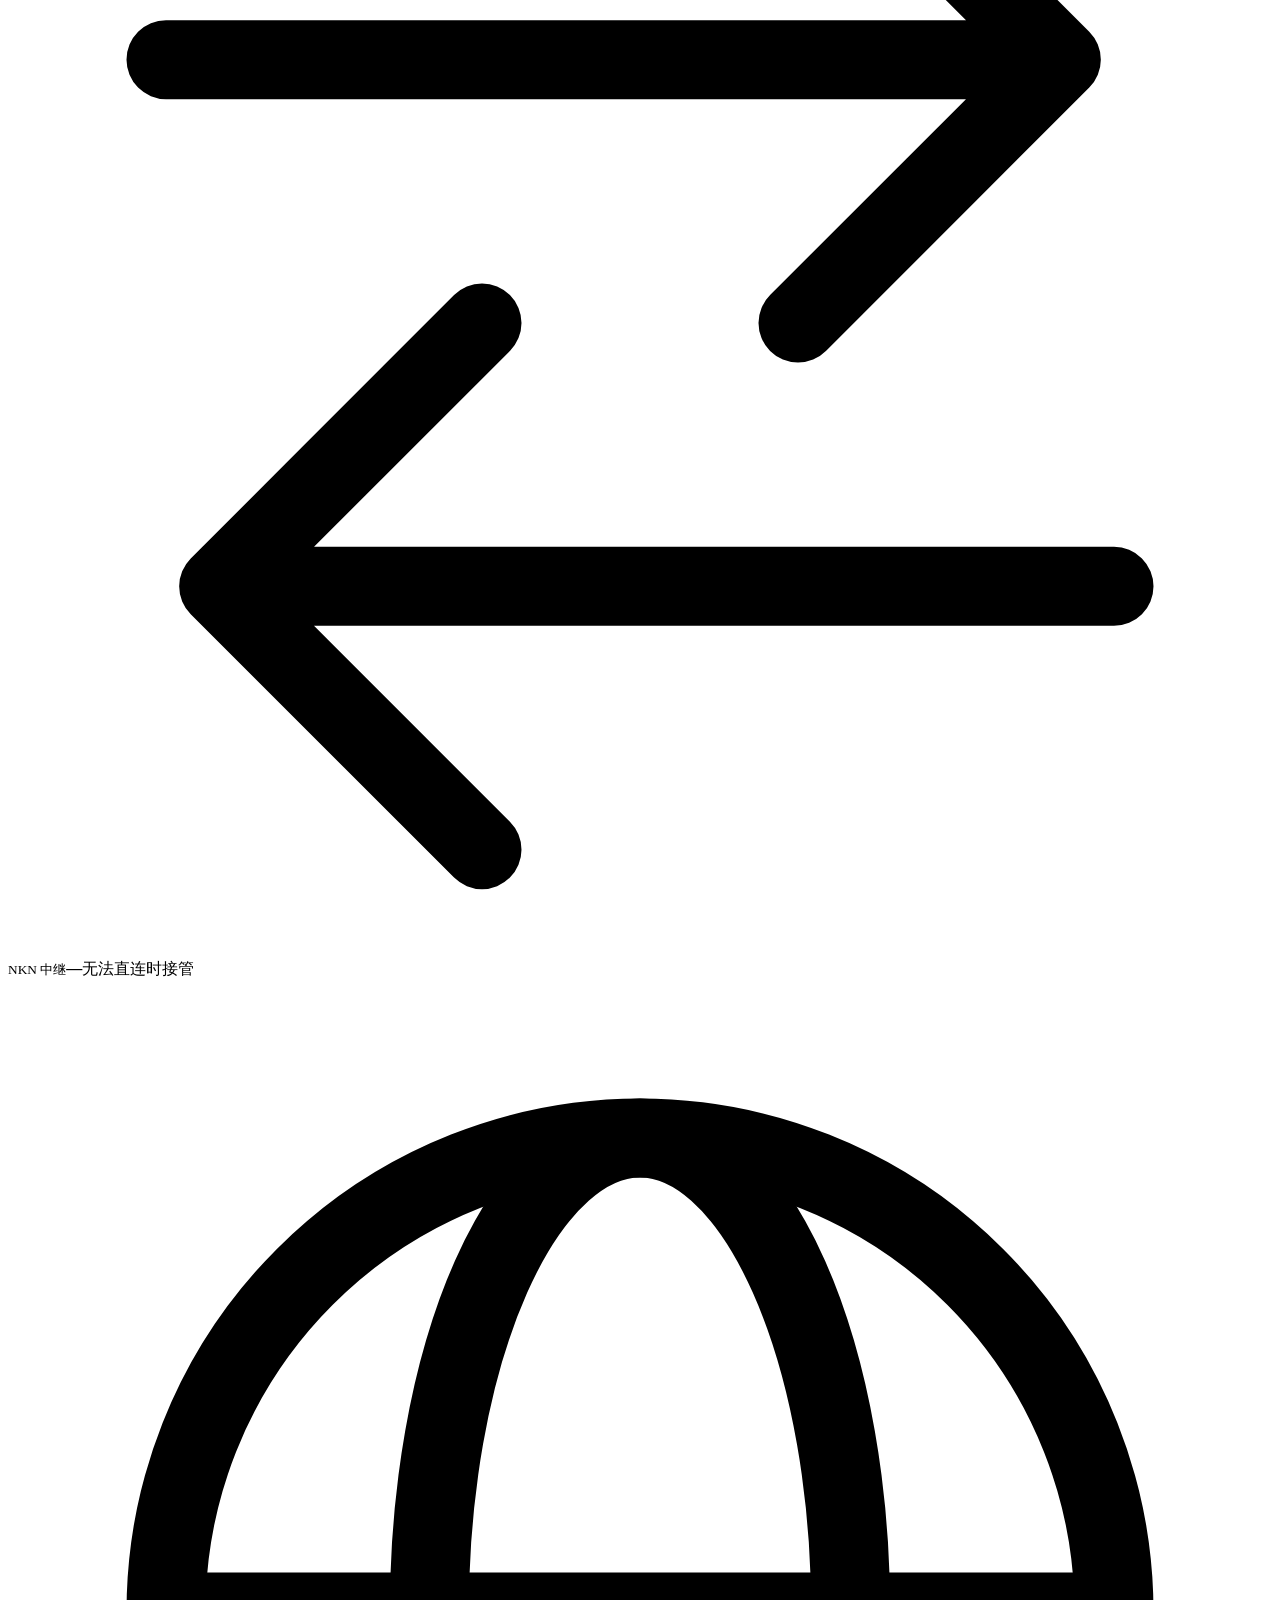
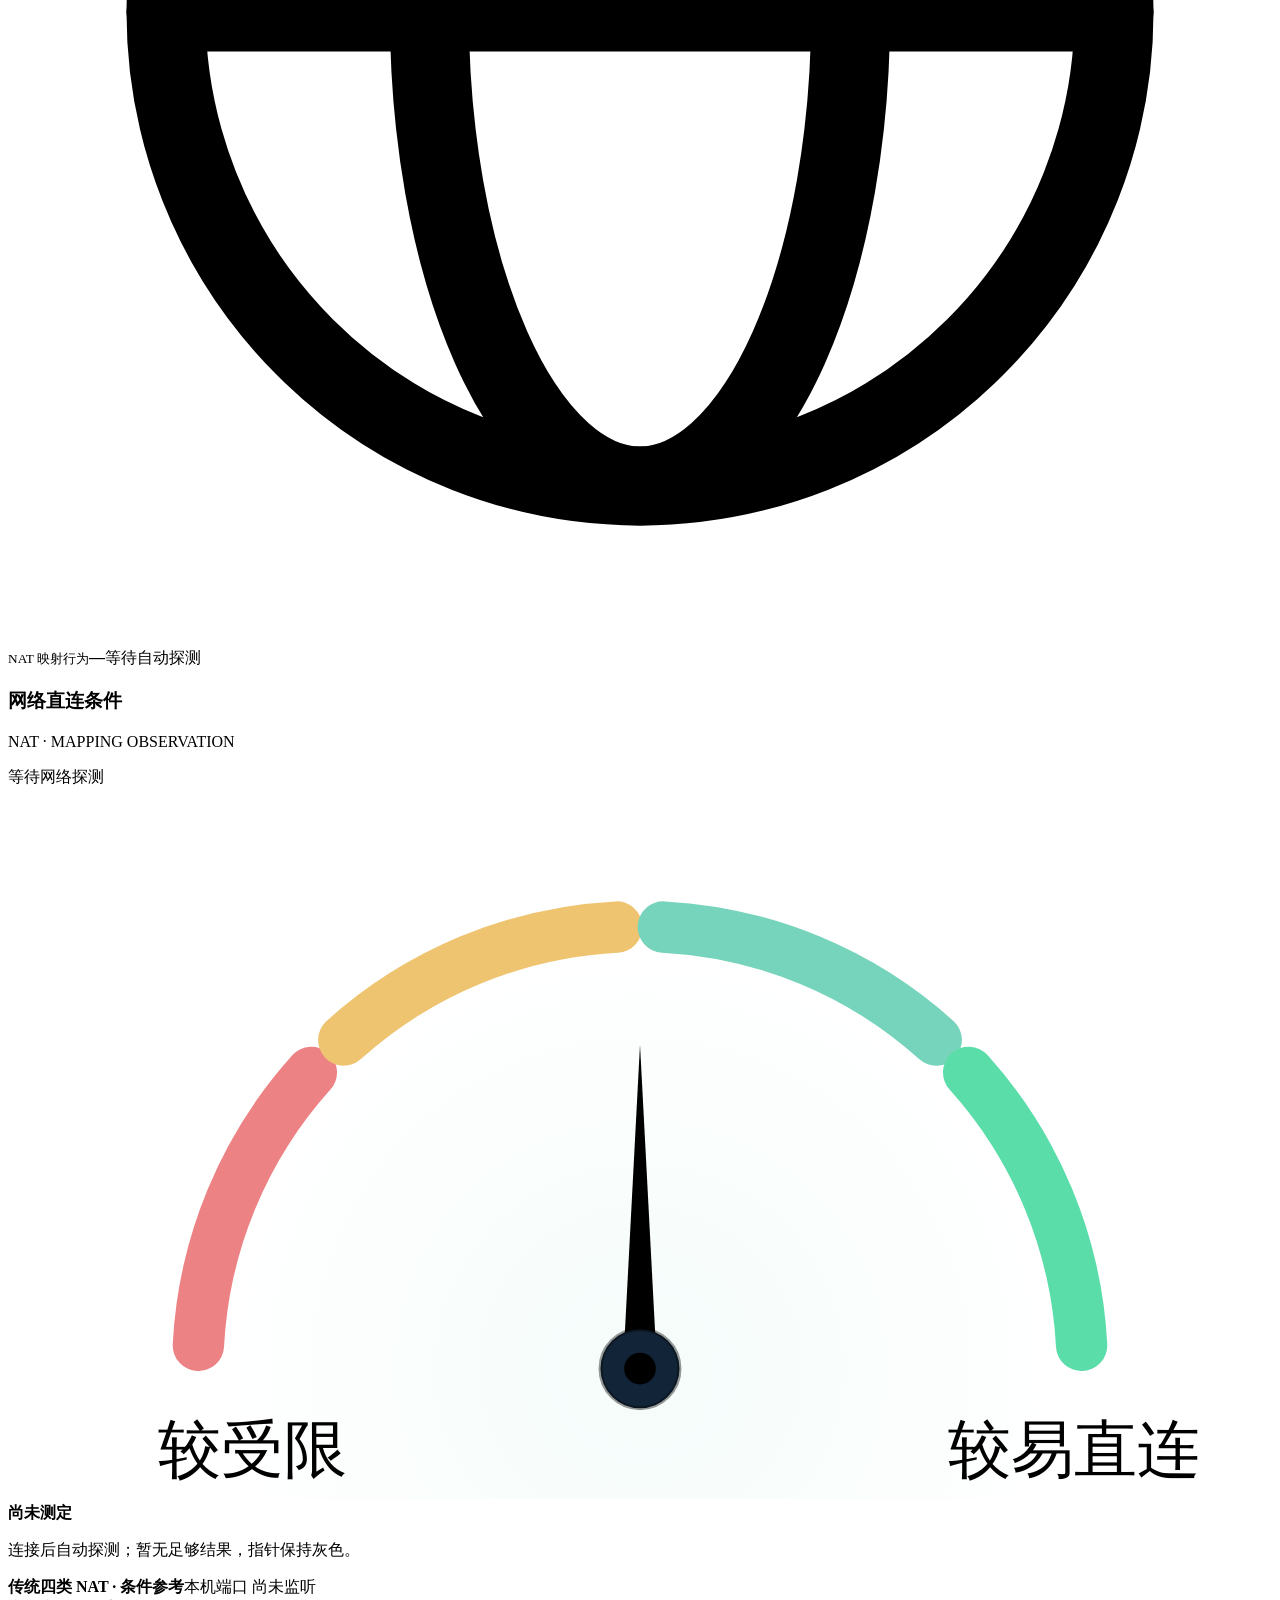
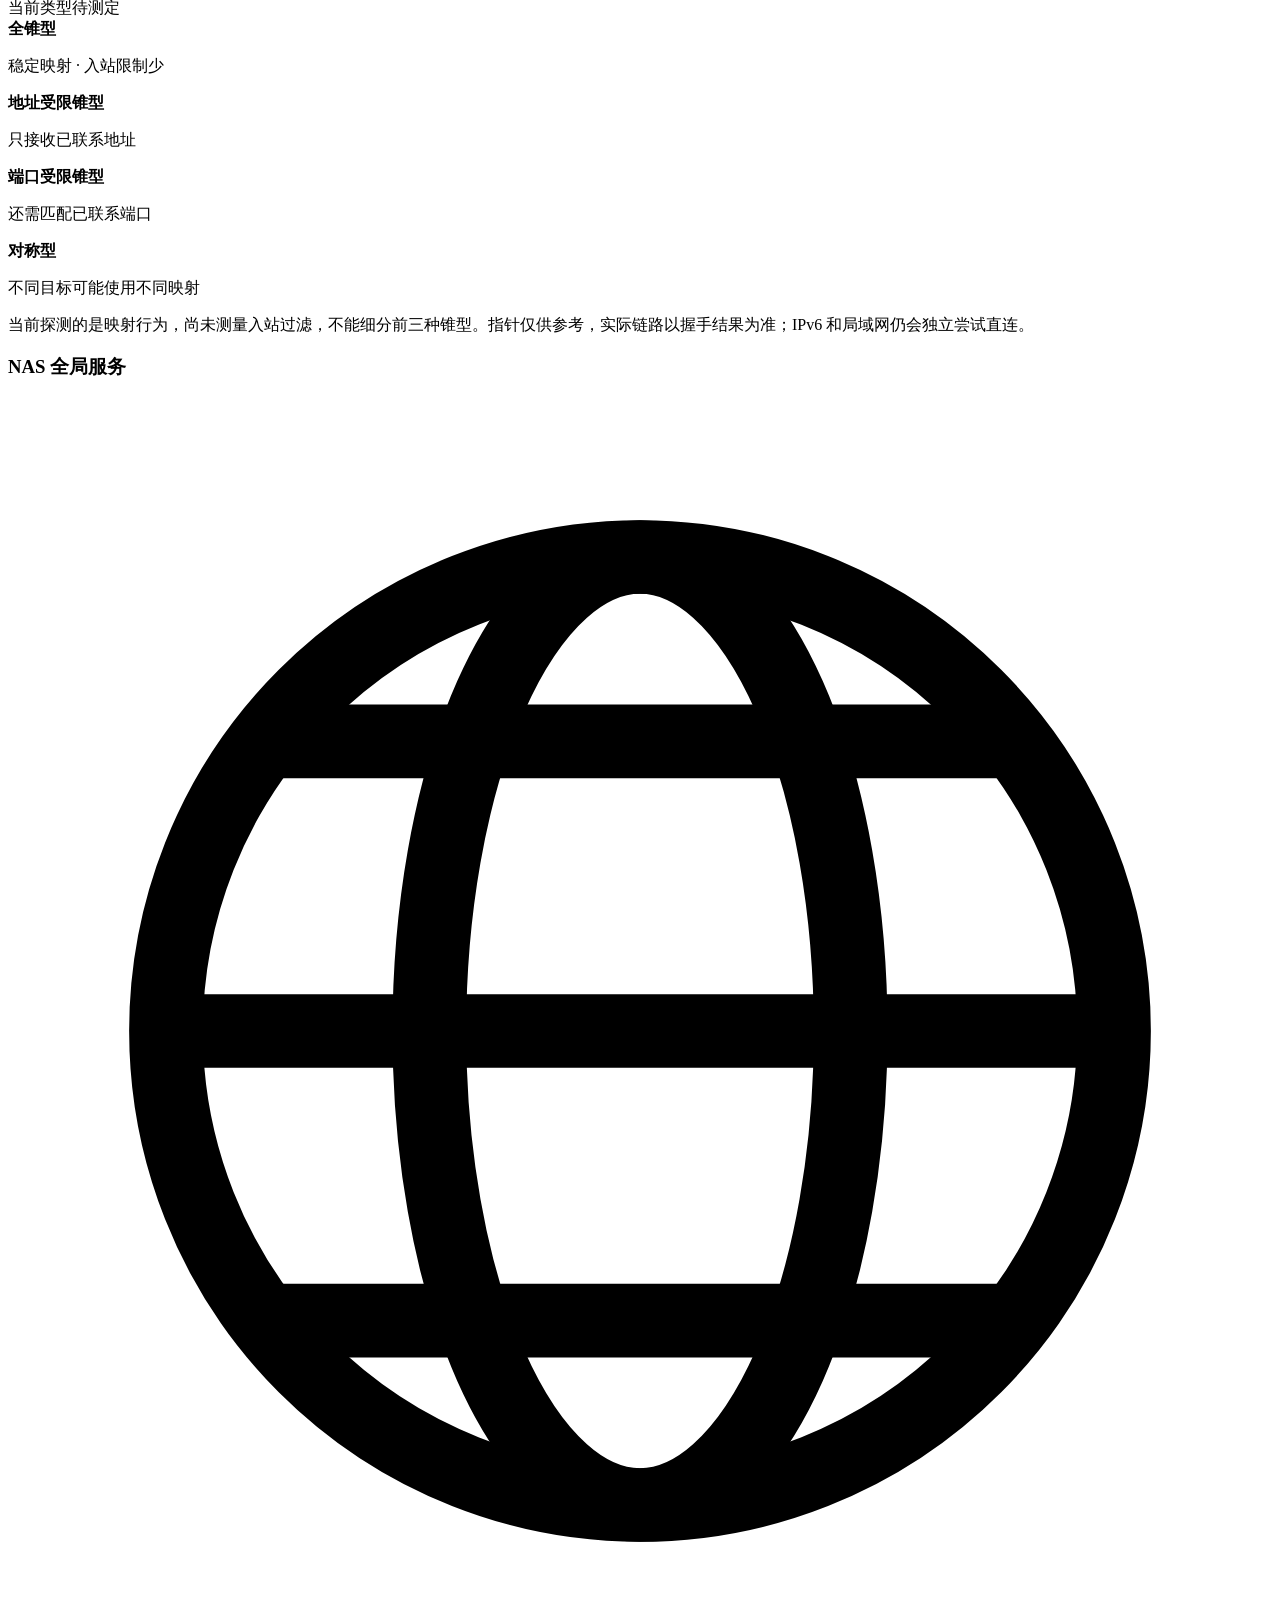
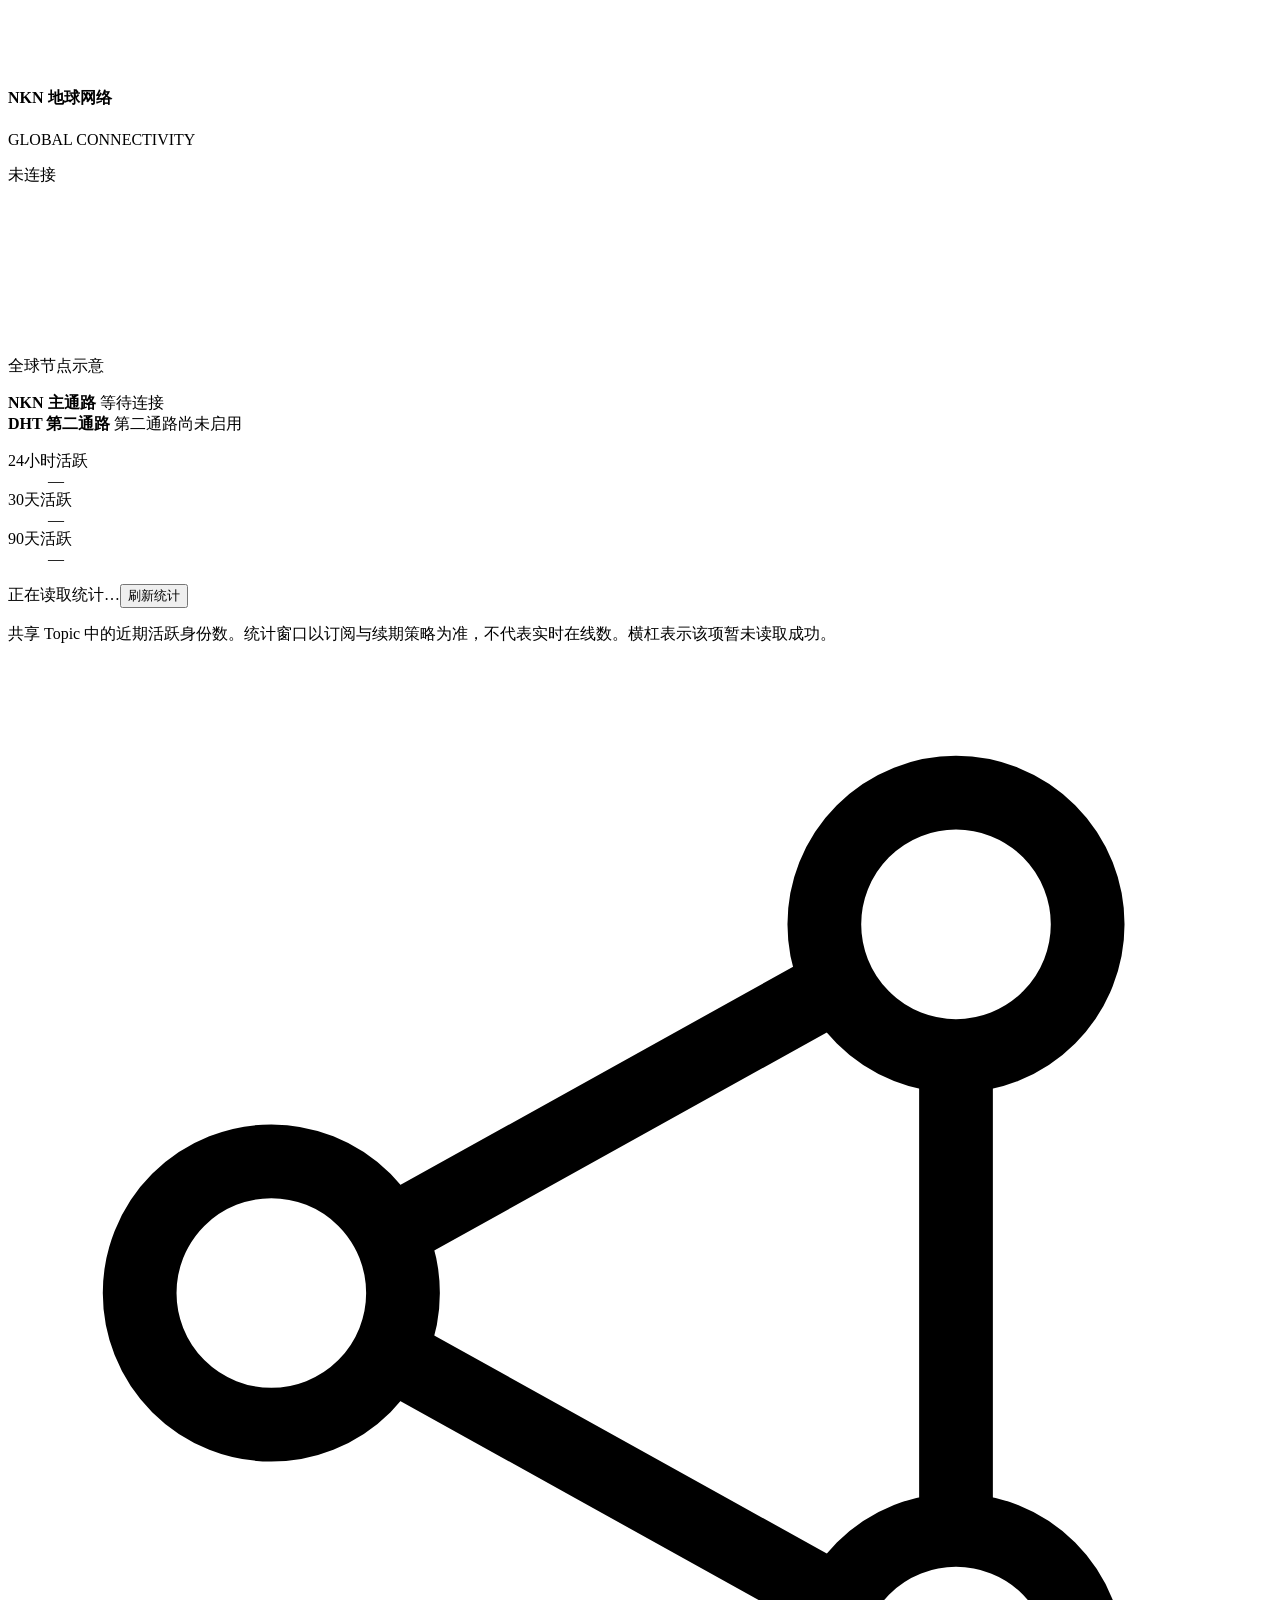
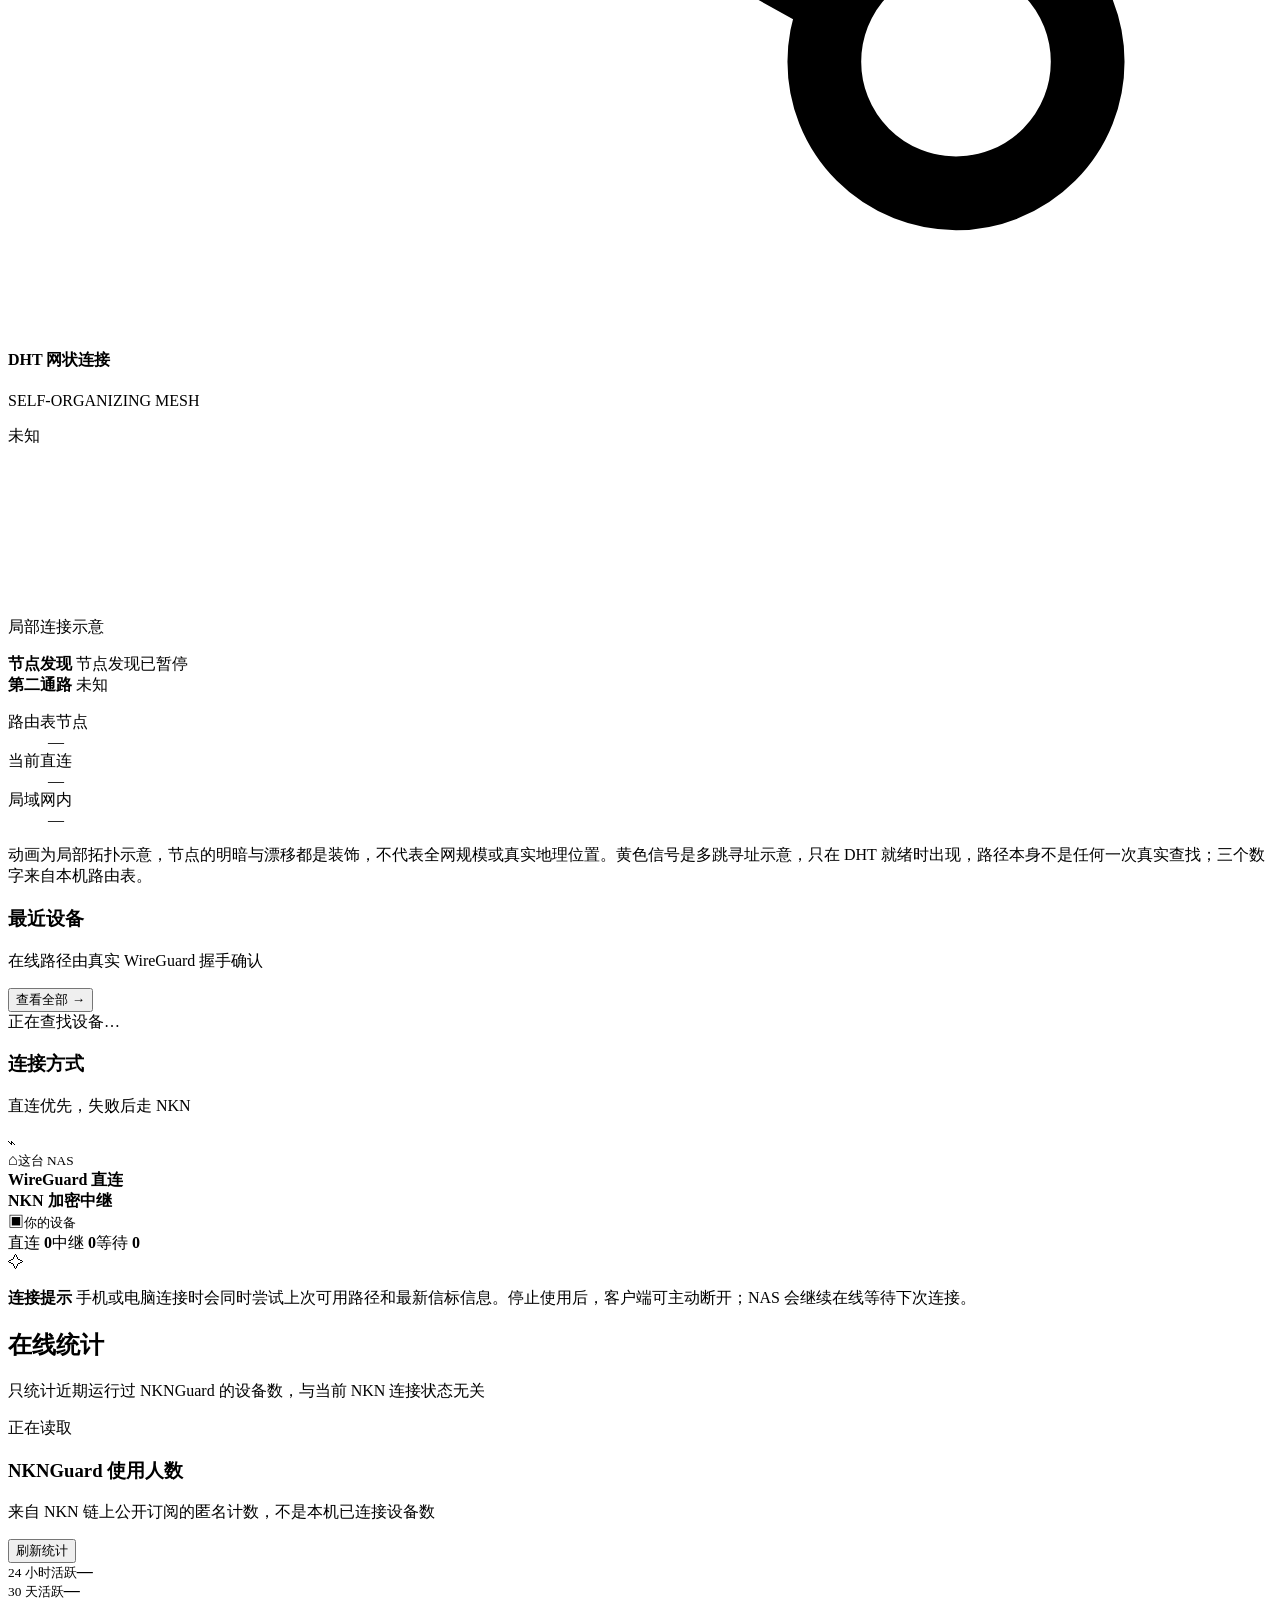
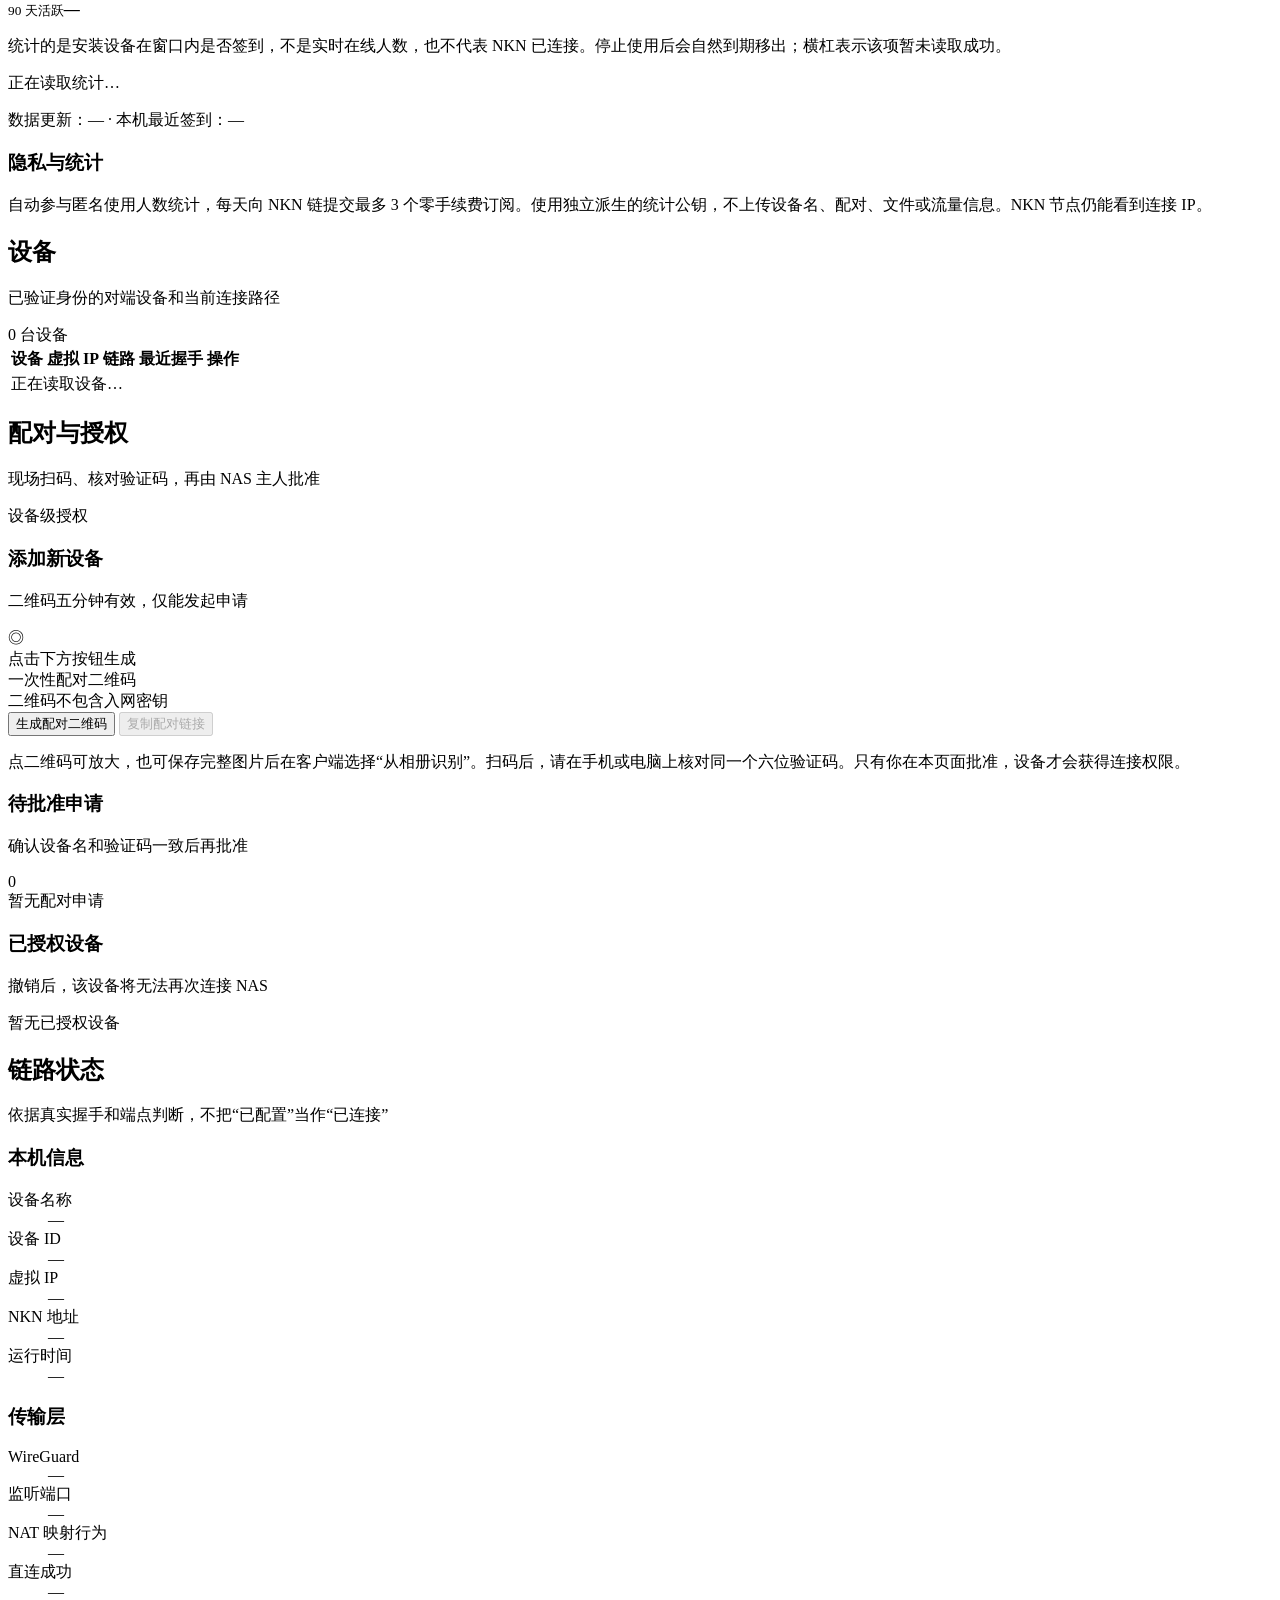
==== commit c87dac3d: "feat: add standalone usage statistics page" ====
--- a/internal/app/dashboard/index.html
+++ b/internal/app/dashboard/index.html
@@ -10,6 +10,7 @@
   <link rel="stylesheet" href="/identity.css">
   <link rel="stylesheet" href="/security.css">
   <link rel="stylesheet" href="/network-animation.css">
+  <link rel="stylesheet" href="/usage.css">
   <link rel="stylesheet" href="/shell.css">
   <link rel="stylesheet" href="/nat-gauge.css">
   <link rel="stylesheet" href="/support.css">
@@ -21,13 +22,14 @@
   <script src="/network-animation.js" type="module"></script>
 </head>
 <body>
-  <svg aria-hidden="true" width="0" height="0" class="icon-sprite"><defs><symbol id="icon-dashboard" viewBox="0 0 24 24"><rect x="3" y="3" width="7" height="7" rx="1.5"/><rect x="14" y="3" width="7" height="7" rx="1.5"/><rect x="3" y="14" width="7" height="7" rx="1.5"/><rect x="14" y="14" width="7" height="7" rx="1.5"/></symbol><symbol id="icon-devices" viewBox="0 0 24 24"><rect x="3" y="4" width="18" height="12" rx="2"/><path d="M8 21h8m-4-5v5"/></symbol><symbol id="icon-pair" viewBox="0 0 24 24"><path d="M8 3H5a2 2 0 0 0-2 2v3m13-5h3a2 2 0 0 1 2 2v3M8 21H5a2 2 0 0 1-2-2v-3m13 5h3a2 2 0 0 0 2-2v-3"/><path d="M8 8h3v3H8zm5 5h3v3h-3zm-5 1h2m4-6h2"/></symbol><symbol id="icon-paths" viewBox="0 0 24 24"><circle cx="5" cy="6" r="2"/><circle cx="19" cy="18" r="2"/><path d="M7 6h7a4 4 0 0 1 0 8h-4a2 2 0 0 0 0 4h7"/></symbol><symbol id="icon-logs" viewBox="0 0 24 24"><path d="M8 3h7l5 5v12a1 1 0 0 1-1 1H5a1 1 0 0 1-1-1V4a1 1 0 0 1 1-1zM14 3v6h6M8 13h8m-8 4h6"/></symbol><symbol id="icon-shield" viewBox="0 0 24 24"><path d="m12 3 8 3v6c0 5-8 9-8 9s-8-4-8-9V6z"/><path d="m8 12 3 3 5-6"/></symbol><symbol id="icon-direct" viewBox="0 0 24 24"><path d="M5 19 19 5M8 5h11v11"/></symbol><symbol id="icon-relay" viewBox="0 0 24 24"><path d="M3 7h17m-5-5 5 5-5 5M21 17H4m5-5-5 5 5 5"/></symbol><symbol id="icon-network" viewBox="0 0 24 24"><circle cx="12" cy="12" r="9"/><ellipse cx="12" cy="12" rx="4" ry="9"/><path d="M3 12h18"/></symbol><symbol id="icon-server" viewBox="0 0 24 24"><rect x="3" y="3" width="18" height="7" rx="2"/><rect x="3" y="14" width="18" height="7" rx="2"/><path d="M7 6.5h.01M7 17.5h.01m5-11h5m-5 11h5"/></symbol><symbol id="icon-plus" viewBox="0 0 24 24"><path d="M12 5v14M5 12h14"/></symbol></defs></svg>
+  <svg aria-hidden="true" width="0" height="0" class="icon-sprite"><defs><symbol id="icon-dashboard" viewBox="0 0 24 24"><rect x="3" y="3" width="7" height="7" rx="1.5"/><rect x="14" y="3" width="7" height="7" rx="1.5"/><rect x="3" y="14" width="7" height="7" rx="1.5"/><rect x="14" y="14" width="7" height="7" rx="1.5"/></symbol><symbol id="icon-devices" viewBox="0 0 24 24"><rect x="3" y="4" width="18" height="12" rx="2"/><path d="M8 21h8m-4-5v5"/></symbol><symbol id="icon-pair" viewBox="0 0 24 24"><path d="M8 3H5a2 2 0 0 0-2 2v3m13-5h3a2 2 0 0 1 2 2v3M8 21H5a2 2 0 0 1-2-2v-3m13 5h3a2 2 0 0 0 2-2v-3"/><path d="M8 8h3v3H8zm5 5h3v3h-3zm-5 1h2m4-6h2"/></symbol><symbol id="icon-paths" viewBox="0 0 24 24"><circle cx="5" cy="6" r="2"/><circle cx="19" cy="18" r="2"/><path d="M7 6h7a4 4 0 0 1 0 8h-4a2 2 0 0 0 0 4h7"/></symbol><symbol id="icon-logs" viewBox="0 0 24 24"><path d="M8 3h7l5 5v12a1 1 0 0 1-1 1H5a1 1 0 0 1-1-1V4a1 1 0 0 1 1-1zM14 3v6h6M8 13h8m-8 4h6"/></symbol><symbol id="icon-shield" viewBox="0 0 24 24"><path d="m12 3 8 3v6c0 5-8 9-8 9s-8-4-8-9V6z"/><path d="m8 12 3 3 5-6"/></symbol><symbol id="icon-direct" viewBox="0 0 24 24"><path d="M5 19 19 5M8 5h11v11"/></symbol><symbol id="icon-relay" viewBox="0 0 24 24"><path d="M3 7h17m-5-5 5 5-5 5M21 17H4m5-5-5 5 5 5"/></symbol><symbol id="icon-network" viewBox="0 0 24 24"><circle cx="12" cy="12" r="9"/><ellipse cx="12" cy="12" rx="4" ry="9"/><path d="M3 12h18"/></symbol><symbol id="icon-server" viewBox="0 0 24 24"><rect x="3" y="3" width="18" height="7" rx="2"/><rect x="3" y="14" width="18" height="7" rx="2"/><path d="M7 6.5h.01M7 17.5h.01m5-11h5m-5 11h5"/></symbol><symbol id="icon-usage" viewBox="0 0 24 24"><path d="M5 20V10m7 10V4m7 16v-7"/></symbol><symbol id="icon-plus" viewBox="0 0 24 24"><path d="M12 5v14M5 12h14"/></symbol></defs></svg>
   <div class="app-shell">
     <aside class="sidebar">
       <div class="brand"><div class="brand-mark"><svg viewBox="0 0 24 24" fill="none" stroke="currentColor" stroke-width="2" stroke-linecap="round" stroke-linejoin="round" aria-hidden="true"><path d="M5 18V6l14 12V6M3 12h4m10 0h4"/></svg></div><div><strong>NKNGuard</strong><small>你的私人连接空间</small></div></div>
       <div class="side-label">控制台</div>
       <nav aria-label="主导航">
         <button class="nav-item active" data-view="overview"><span><svg viewBox="0 0 24 24" fill="none" stroke="currentColor" stroke-width="1.5" stroke-linecap="round" stroke-linejoin="round" aria-hidden="true"><use href="#icon-dashboard"/></svg></span> 总览</button>
+        <button class="nav-item" data-view="usage"><span><svg viewBox="0 0 24 24" fill="none" stroke="currentColor" stroke-width="1.5" stroke-linecap="round" stroke-linejoin="round" aria-hidden="true"><use href="#icon-usage"/></svg></span> 在线统计</button>
         <button class="nav-item" data-view="devices"><span><svg viewBox="0 0 24 24" fill="none" stroke="currentColor" stroke-width="1.5" stroke-linecap="round" stroke-linejoin="round" aria-hidden="true"><use href="#icon-devices"/></svg></span> 设备</button>
         <button class="nav-item" data-view="pairing"><span><svg viewBox="0 0 24 24" fill="none" stroke="currentColor" stroke-width="1.5" stroke-linecap="round" stroke-linejoin="round" aria-hidden="true"><use href="#icon-pair"/></svg></span> 配对与授权</button>
         <button class="nav-item" data-view="paths"><span><svg viewBox="0 0 24 24" fill="none" stroke="currentColor" stroke-width="1.5" stroke-linecap="round" stroke-linejoin="round" aria-hidden="true"><use href="#icon-paths"/></svg></span> 链路</button>
@@ -104,7 +106,7 @@
     </header>
 
     <div class="net-stage">
-      <canvas id="nkn-globe" aria-label="缓慢旋转的蓝色点阵地球，表示 NKN 全球连接" role="img"></canvas>
+      <canvas id="nkn-globe" aria-label="蓝色点阵地球与流动连线，NKN 在线时显示连接示意，不代表真实节点位置或流量" title="连线为连接示意，不代表真实节点位置或实时流量" role="img"></canvas>
       <!-- The caption follows the channel. The reference build had it fixed at
            "worldwide · always on", which is a claim, and it sat on the card
            unchanged while NKN was disconnected. -->
@@ -214,6 +216,22 @@
         <div class="info-strip"><span>✧</span><p><strong>连接提示</strong> 手机或电脑连接时会同时尝试上次可用路径和最新信标信息。停止使用后，客户端可主动断开；NAS 会继续在线等待下次连接。</p></div>
       </section>
 
+      <section id="usage" class="view">
+        <div class="section-head"><div><h2>在线统计</h2><p>只统计近期运行过 NKNGuard 的设备数，与当前 NKN 连接状态无关</p></div><span class="pill neutral" id="usage-pill"><i></i>正在读取</span></div>
+        <section class="panel usage-panel">
+          <div class="panel-head"><div><h3>NKNGuard 使用人数</h3><p>来自 NKN 链上公开订阅的匿名计数，不是本机已连接设备数</p></div><button class="secondary-button" id="usage-refresh">刷新统计</button></div>
+          <div class="usage-grid">
+            <div><small>24 小时活跃</small><strong id="usage-day">—</strong></div>
+            <div><small>30 天活跃</small><strong id="usage-month">—</strong></div>
+            <div><small>90 天活跃</small><strong id="usage-quarter">—</strong></div>
+          </div>
+          <p class="usage-note">统计的是安装设备在窗口内是否签到，不是实时在线人数，也不代表 NKN 已连接。停止使用后会自然到期移出；横杠表示该项暂未读取成功。</p>
+          <p class="usage-note" id="usage-message" role="status">正在读取统计…</p>
+          <p class="usage-note">数据更新：<span id="usage-fetched-at">—</span> · 本机最近签到：<span id="usage-last-check-in">—</span></p>
+        </section>
+        <section class="panel usage-settings"><h3>隐私与统计</h3><p>自动参与匿名使用人数统计，每天向 NKN 链提交最多 3 个零手续费订阅。使用独立派生的统计公钥，不上传设备名、配对、文件或流量信息。NKN 节点仍能看到连接 IP。</p></section>
+      </section>
+
       <section id="devices" class="view"><div class="section-head"><div><h2>设备</h2><p>已验证身份的对端设备和当前连接路径</p></div><span class="pill neutral" id="devices-count">0 台设备</span></div><section class="panel table-panel"><div class="table-wrap"><table><thead><tr><th>设备</th><th>虚拟 IP</th><th>链路</th><th>最近握手</th><th>操作</th></tr></thead><tbody id="device-table"><tr><td colspan="5" class="empty">正在读取设备…</td></tr></tbody></table></div></section></section>
 
       <section id="pairing" class="view"><div class="section-head"><div><h2>配对与授权</h2><p>现场扫码、核对验证码，再由 NAS 主人批准</p></div><span class="pill good"><i></i>设备级授权</span></div><div class="pair-grid"><section class="panel invite-panel"><div class="panel-head"><div><h3>添加新设备</h3><p>二维码五分钟有效，仅能发起申请</p></div><span class="connection-symbol">◎</span></div><div class="qr-wrap" id="qr-wrap"><div class="qr-placeholder">点击下方按钮生成<br>一次性配对二维码</div></div><div class="invite-expiry" id="invite-expiry">二维码不包含入网密钥</div><div class="invite-link-box" id="invite-link-box" hidden><small>配对链接（与二维码内容相同；可复制给 Windows / Linux 客户端，或在手机上直接打开）</small><code id="invite-link"></code></div><button id="new-invite" class="primary-button">生成配对二维码</button> <button id="copy-invite" class="secondary-button" disabled>复制配对链接</button><p class="pair-note">点二维码可放大，也可保存完整图片后在客户端选择“从相册识别”。扫码后，请在手机或电脑上核对同一个六位验证码。只有你在本页面批准，设备才会获得连接权限。</p></section><section class="panel approvals-panel"><div class="panel-head"><div><h3>待批准申请</h3><p>确认设备名和验证码一致后再批准</p></div><span id="pending-count" class="count-chip">0</span></div><div id="pending-list" class="pending-list"><div class="empty">暂无配对申请</div></div><div class="approved-head"><h3>已授权设备</h3><p>撤销后，该设备将无法再次连接 NAS</p></div><div id="approved-list" class="approved-list"><div class="empty">暂无已授权设备</div></div></section></div></section>
@@ -223,7 +241,7 @@
       <section id="logs" class="view"><div class="section-head"><div><h2>运行日志</h2><p>仅保留最近 2000 行内存日志（每行最多 4 KB），退出清空，不持续写入硬盘</p></div><button class="secondary-button" id="refresh-logs">刷新日志</button></div><section class="panel log-panel"><pre id="log-lines">正在读取日志…</pre></section></section>
 
       <section id="security" class="view"><div class="section-head"><div><h2>安全设置</h2><p>管理密码由你设置，服务端只保存加盐后的哈希</p></div></div><section class="panel password-panel"><h3>管理员账号</h3><p>修改用户名或密码后，需要重新登录。只修改用户名时，新密码留空即可。</p><form id="password-form"><label>管理员用户名<input id="account-username" name="username" autocomplete="username" minlength="3" maxlength="32" required></label><label>当前密码<input id="current-password" type="password" autocomplete="current-password" required></label><label>新密码<input id="new-password" type="password" autocomplete="new-password" minlength="12" placeholder="至少 12 个字符；留空则保持当前密码"></label><label>确认新密码<input id="confirm-password" type="password" autocomplete="new-password" minlength="12" placeholder="再次输入新密码"></label><button class="primary-button" type="submit">保存账号设置</button><span id="password-message" role="status"></span></form></section><section class="panel usage-settings"><h3>隐私与统计</h3><p>自动参与匿名使用人数统计，每天向 NKN 链提交最多 3 个零手续费订阅。使用独立派生的统计公钥，不上传设备名、配对、文件或流量信息。NKN 节点仍能看到连接 IP。</p></section></section>
-      <section id="updates" class="view"><div class="section-head"><div><h2>系统更新</h2><p>手动检查、验证安装包，保留设备身份与配对</p></div><span class="pill neutral" id="update-version">正在读取版本…</span></div><section class="panel"><div class="panel-head"><div><h3>GitHub 发布版本</h3><p>不会自动下载或安装；预览版也会显示</p></div><button class="primary-button" id="check-update">检查更新</button></div><p><a class="text-button" href="https://github.com/Viper-Boss/nknguard/releases" target="_blank" rel="noopener noreferrer">前往发布页下载安装包 ↗</a></p></section><section class="panel password-panel"><h3>上传安装包更新</h3><p>选择发布页中的 NAS-Update 更新包（.zip），架构必须与上方显示一致。更新包经过发布签名和完整性检查后才会安装；独立服务启动失败会恢复上一版。</p><div class="package-picker"><input id="update-file" type="file" accept=".zip,application/zip" hidden><button id="choose-update" type="button" class="primary-button">选择安装包</button><span id="update-filename">尚未选择更新包</span></div><button class="primary-button" id="upload-update">上传并更新</button><p id="update-message" role="status" aria-live="polite">更新完成后刷新面板查看结果。</p></section></section>
+      <section id="updates" class="view"><div class="section-head"><div><h2>系统更新</h2><p>自动下载，确认后安装，保留设备身份与配对</p></div><span class="pill neutral" id="update-version">正在读取版本…</span></div><section class="panel"><div class="panel-head"><div><h3>GitHub 发布版本</h3><p>后台检查正式版，自动下载并验签；点击后才安装</p></div><button class="primary-button" id="check-update">检查更新</button></div><div class="update-ready-card"><div><span class="pill neutral" id="download-state">等待检查</span><h3 id="download-version">更新准备</h3><p id="download-message">后台下载完成后，可直接点击更新。</p></div><progress id="update-progress" max="100" value="0" hidden aria-label="更新下载进度"></progress><div class="update-actions"><button class="primary-button" id="apply-update" disabled>立即更新</button><button class="secondary-button" id="download-update">下载 / 重试</button></div></div><label class="update-preference"><input type="checkbox" id="auto-download" checked> 自动下载正式版更新包</label><p><a class="text-button" href="https://github.com/Viper-Boss/nknguard/releases" target="_blank" rel="noopener noreferrer">前往发布页下载安装包 ↗</a></p></section><section class="panel password-panel"><h3>上传安装包更新</h3><p>选择发布页中的 NAS-Update 更新包（.zip），架构必须与上方显示一致。更新包经过发布签名和完整性检查后才会安装；独立服务启动失败会恢复上一版。</p><div class="package-picker"><input id="update-file" type="file" accept=".zip,application/zip" hidden><button id="choose-update" type="button" class="primary-button">选择安装包</button><span id="update-filename">尚未选择更新包</span></div><button class="primary-button" id="upload-update">上传并更新</button><p id="update-message" role="status" aria-live="polite">更新会短暂重启服务，配置和配对会保留。</p></section></section>
       <section id="support" class="view support-page" aria-label="赞赏作者">
 <div class="support-hero"><span class="support-heart" aria-hidden="true">♡</span><h2>让连接更自由，<br>让更新继续发生。</h2><p>NKNGuard 的开发需要 AI 算力、测试设备和时间。如果它帮你连上了自己的 NAS，欢迎请作者喝杯咖啡，支持下一次更新。<strong>金额随意，心意就好。</strong></p></div>
 <div class="support-payment"><article class="panel"><h3>微信支付</h3><button class="support-image" data-support-image="/wechat.png" aria-label="放大微信收款码"><img src="/wechat.png" alt="作者的微信收款码" loading="lazy"></button><p class="support-caption">用微信扫一扫 · 点击图片可放大</p></article><article class="panel"><h3>支付宝</h3><button class="support-image" data-support-image="/alipay.png" aria-label="放大支付宝收款码"><img src="/alipay.png" alt="作者的支付宝收款码" loading="lazy"></button><p class="support-caption">用支付宝扫一扫 · 点击图片可放大</p></article></div>
